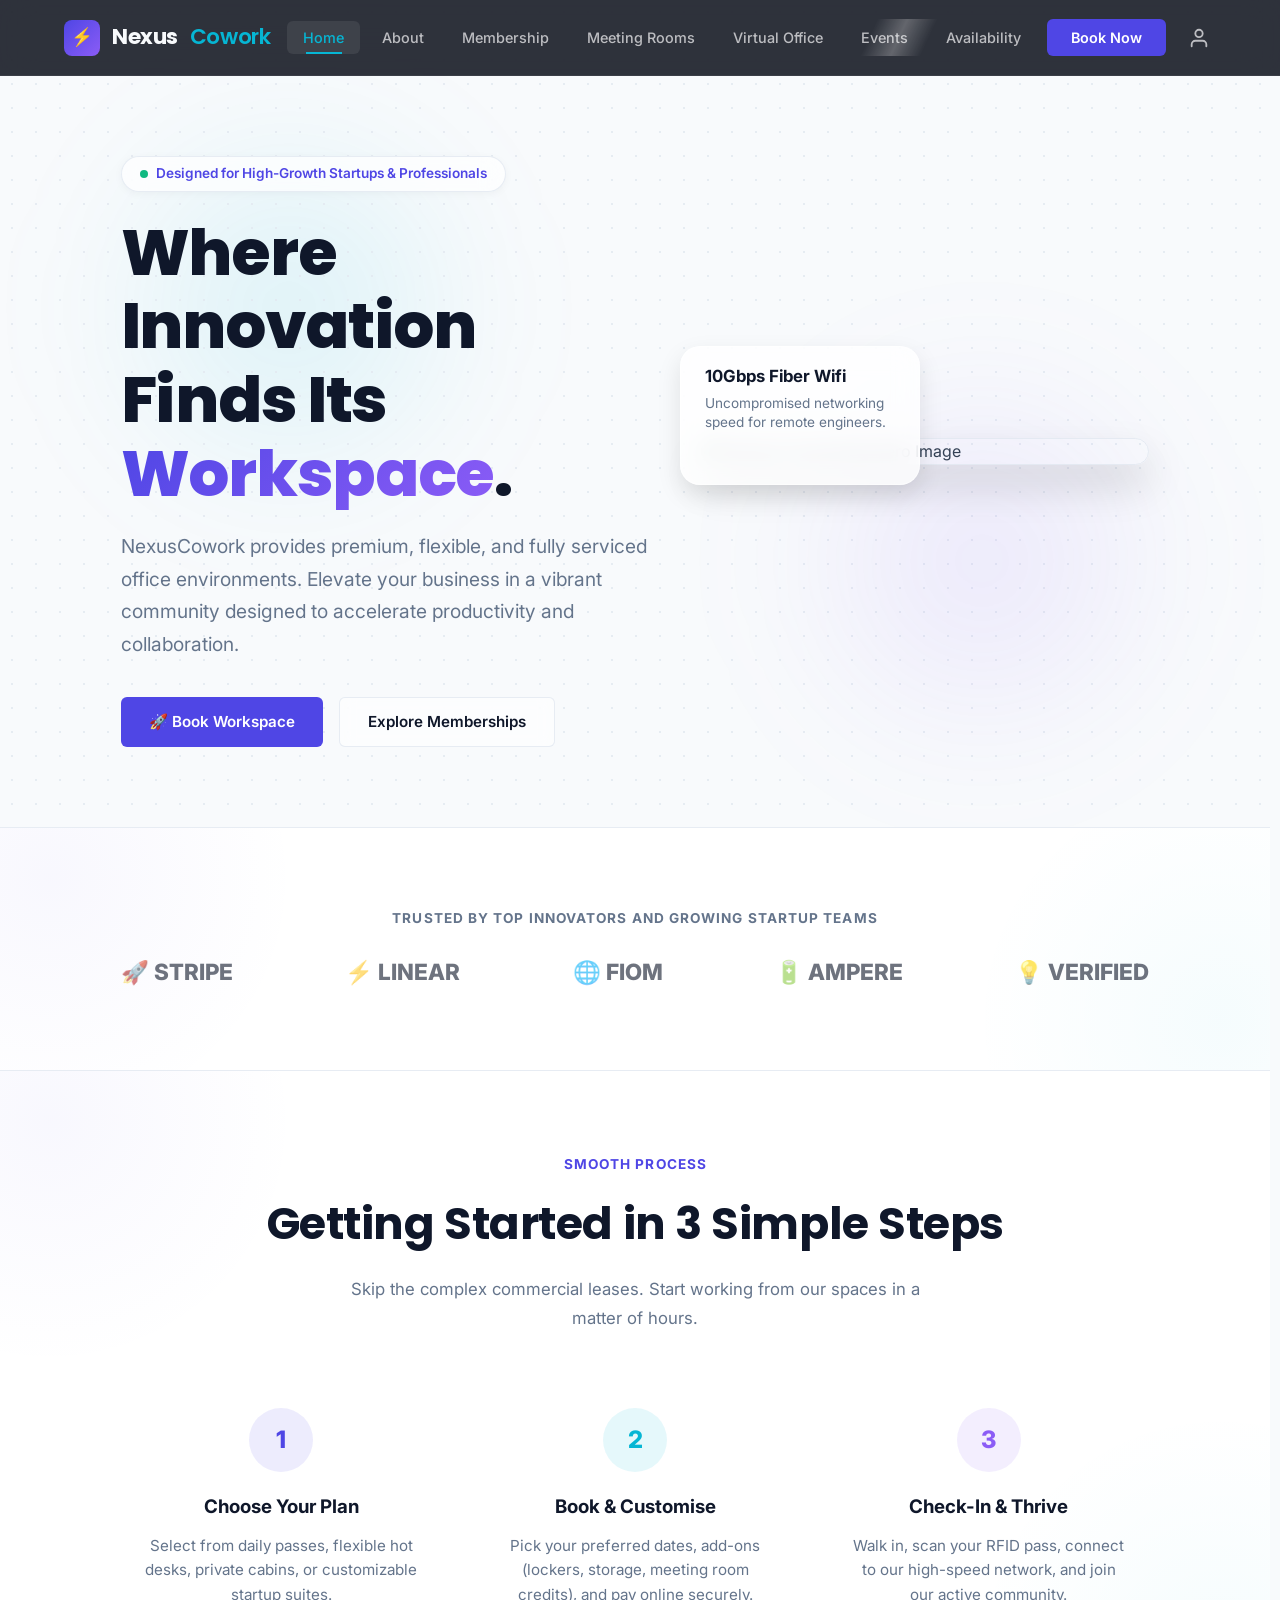
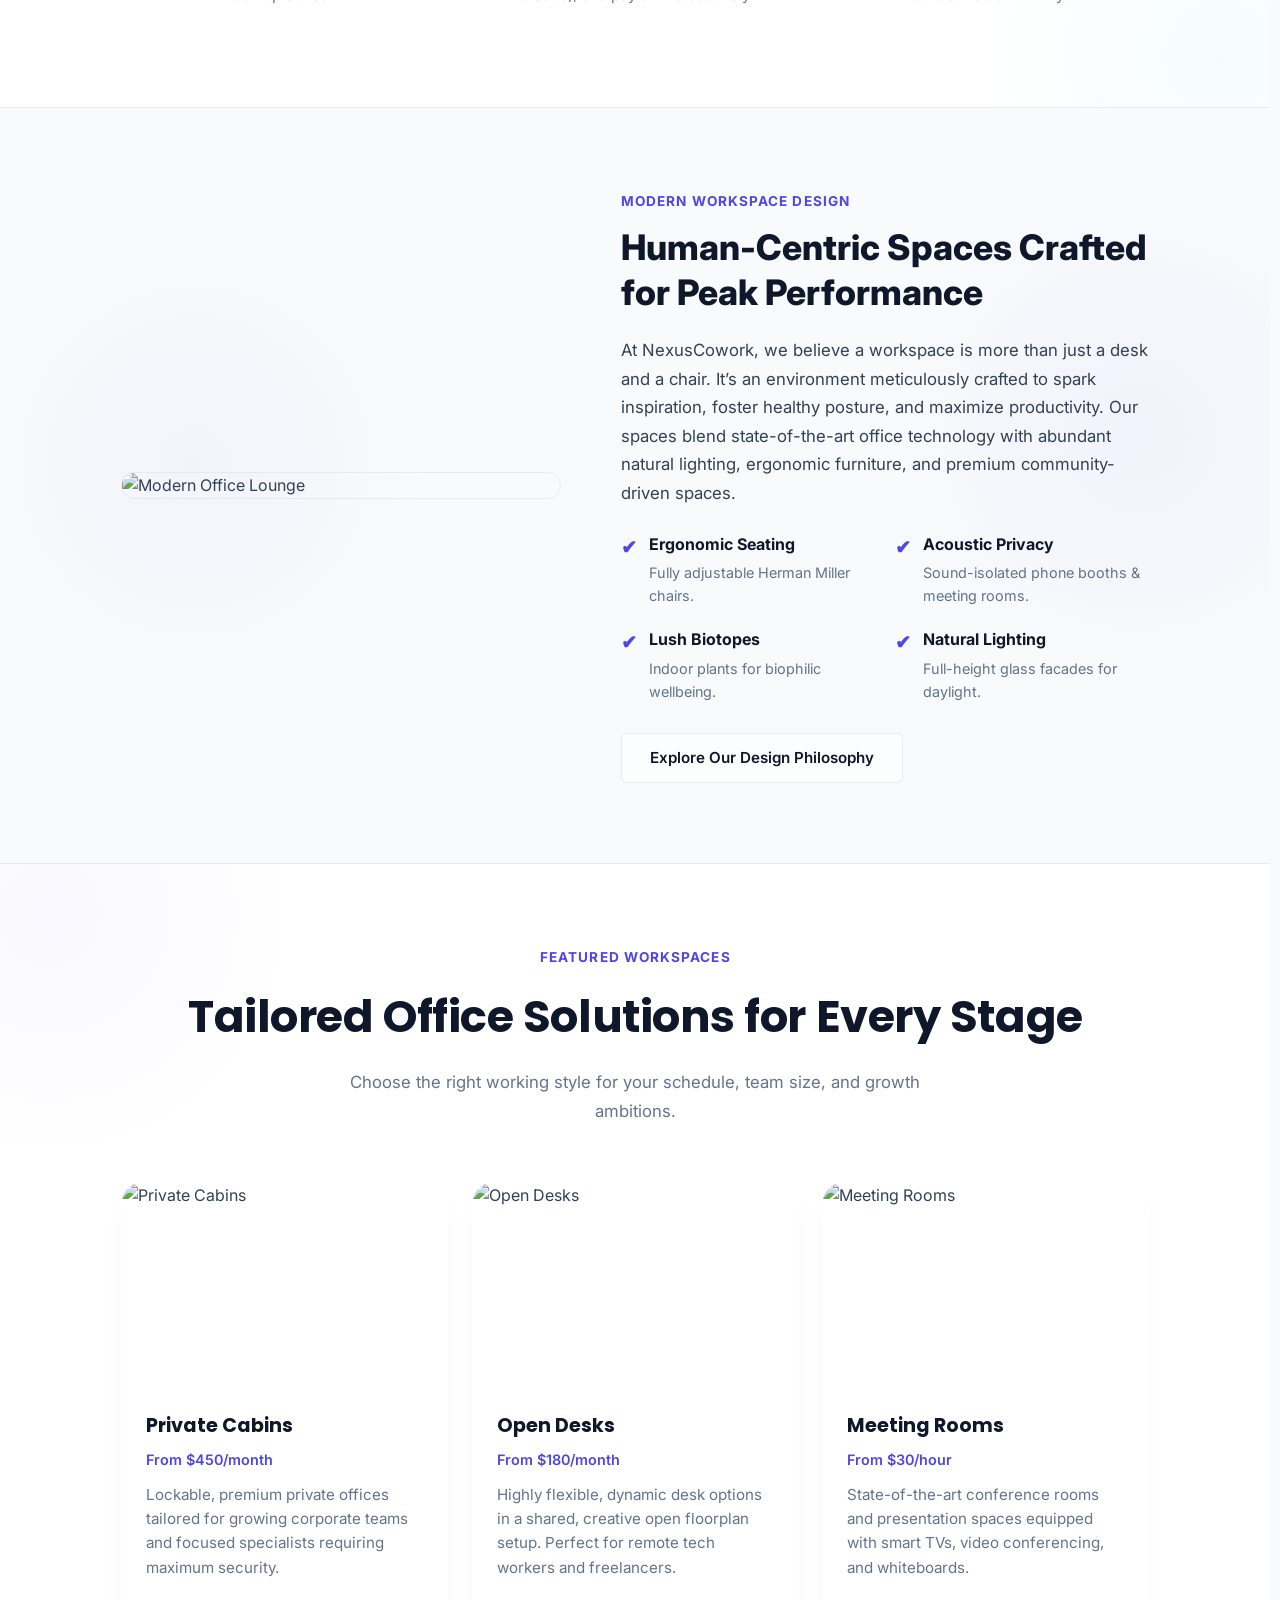
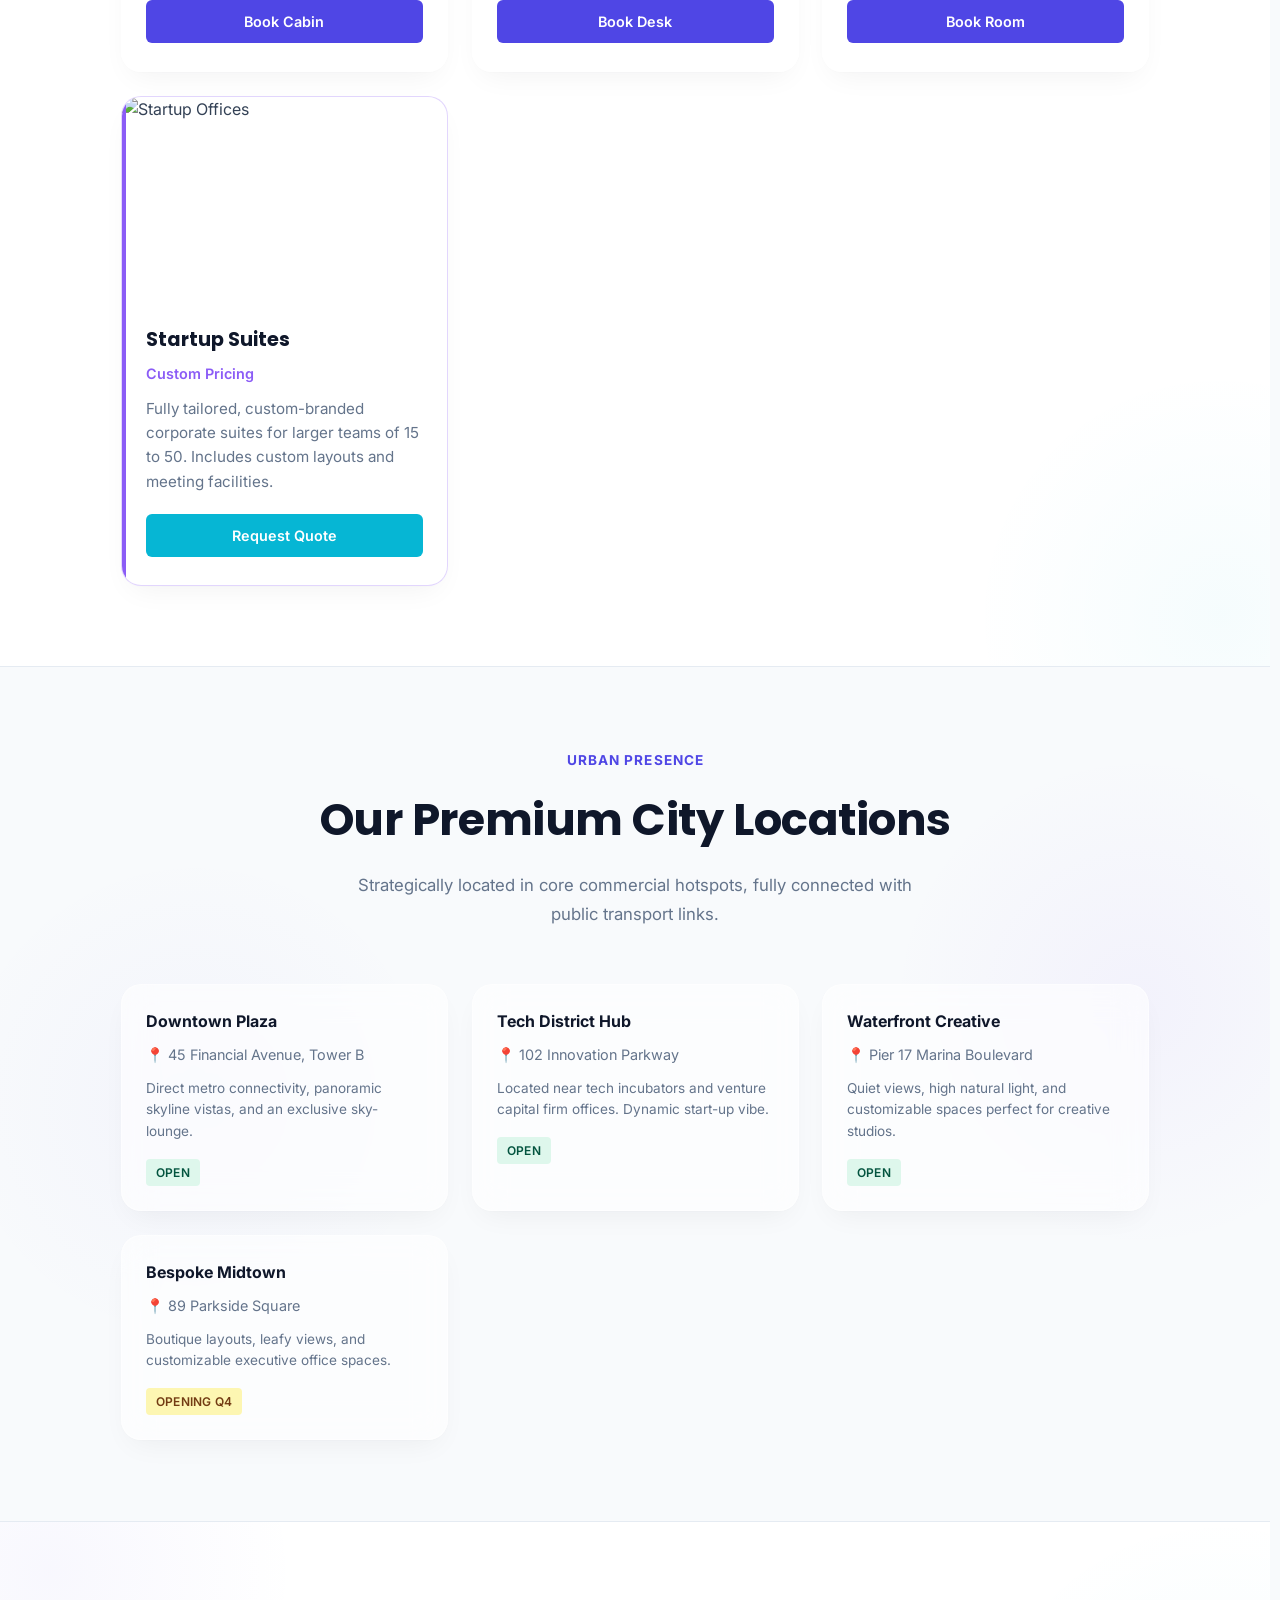
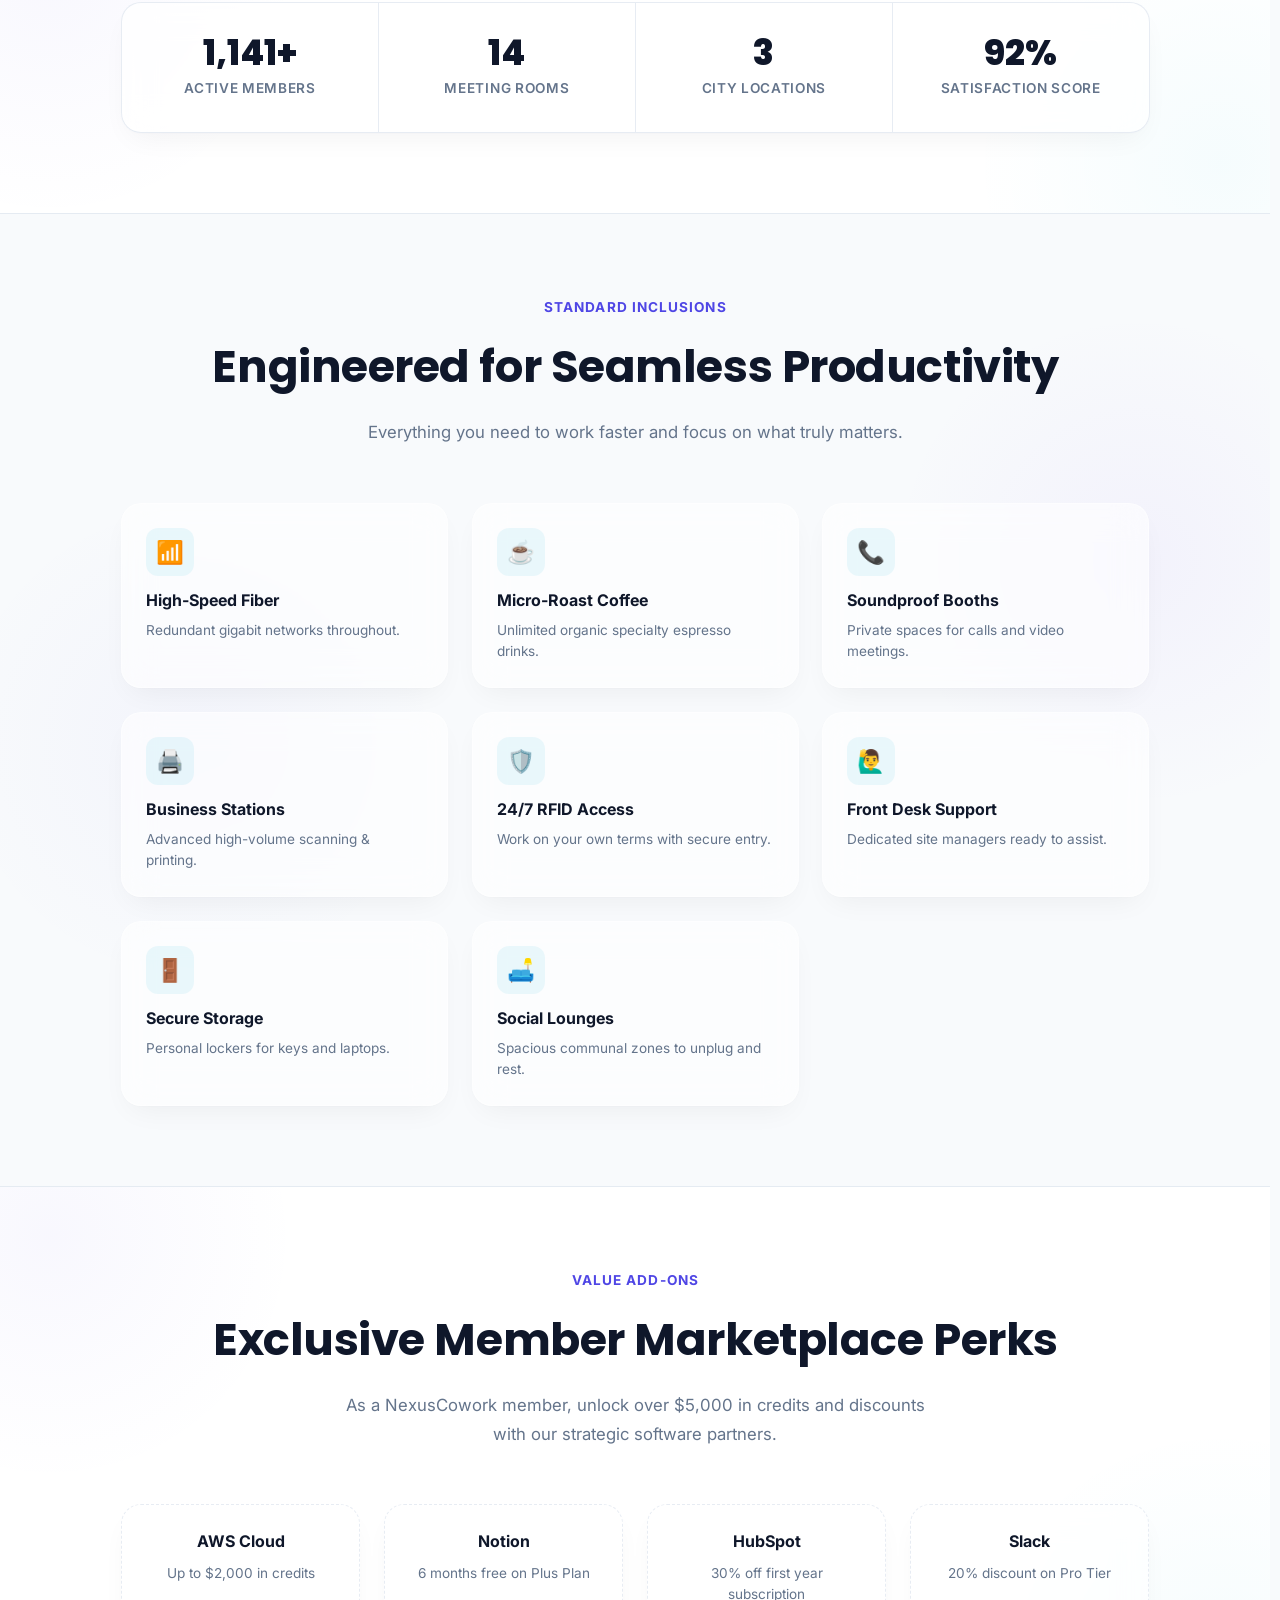
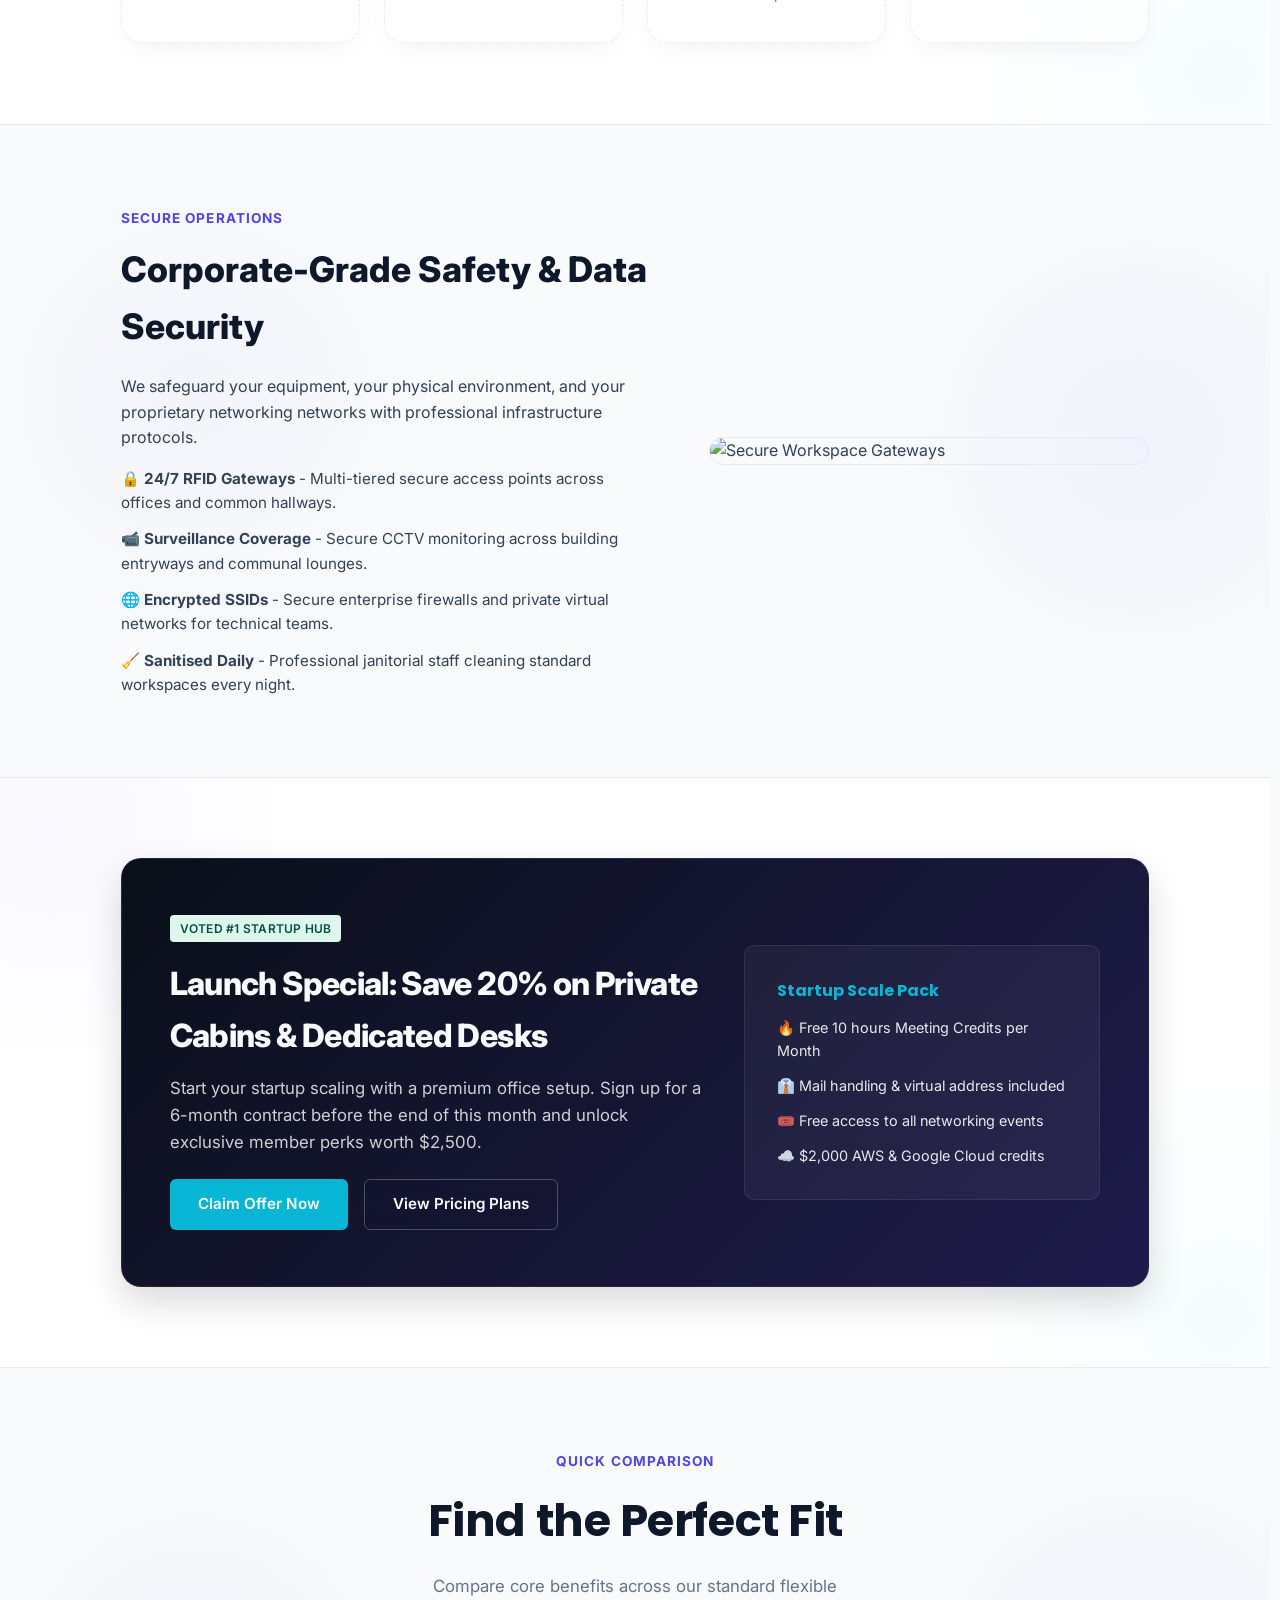
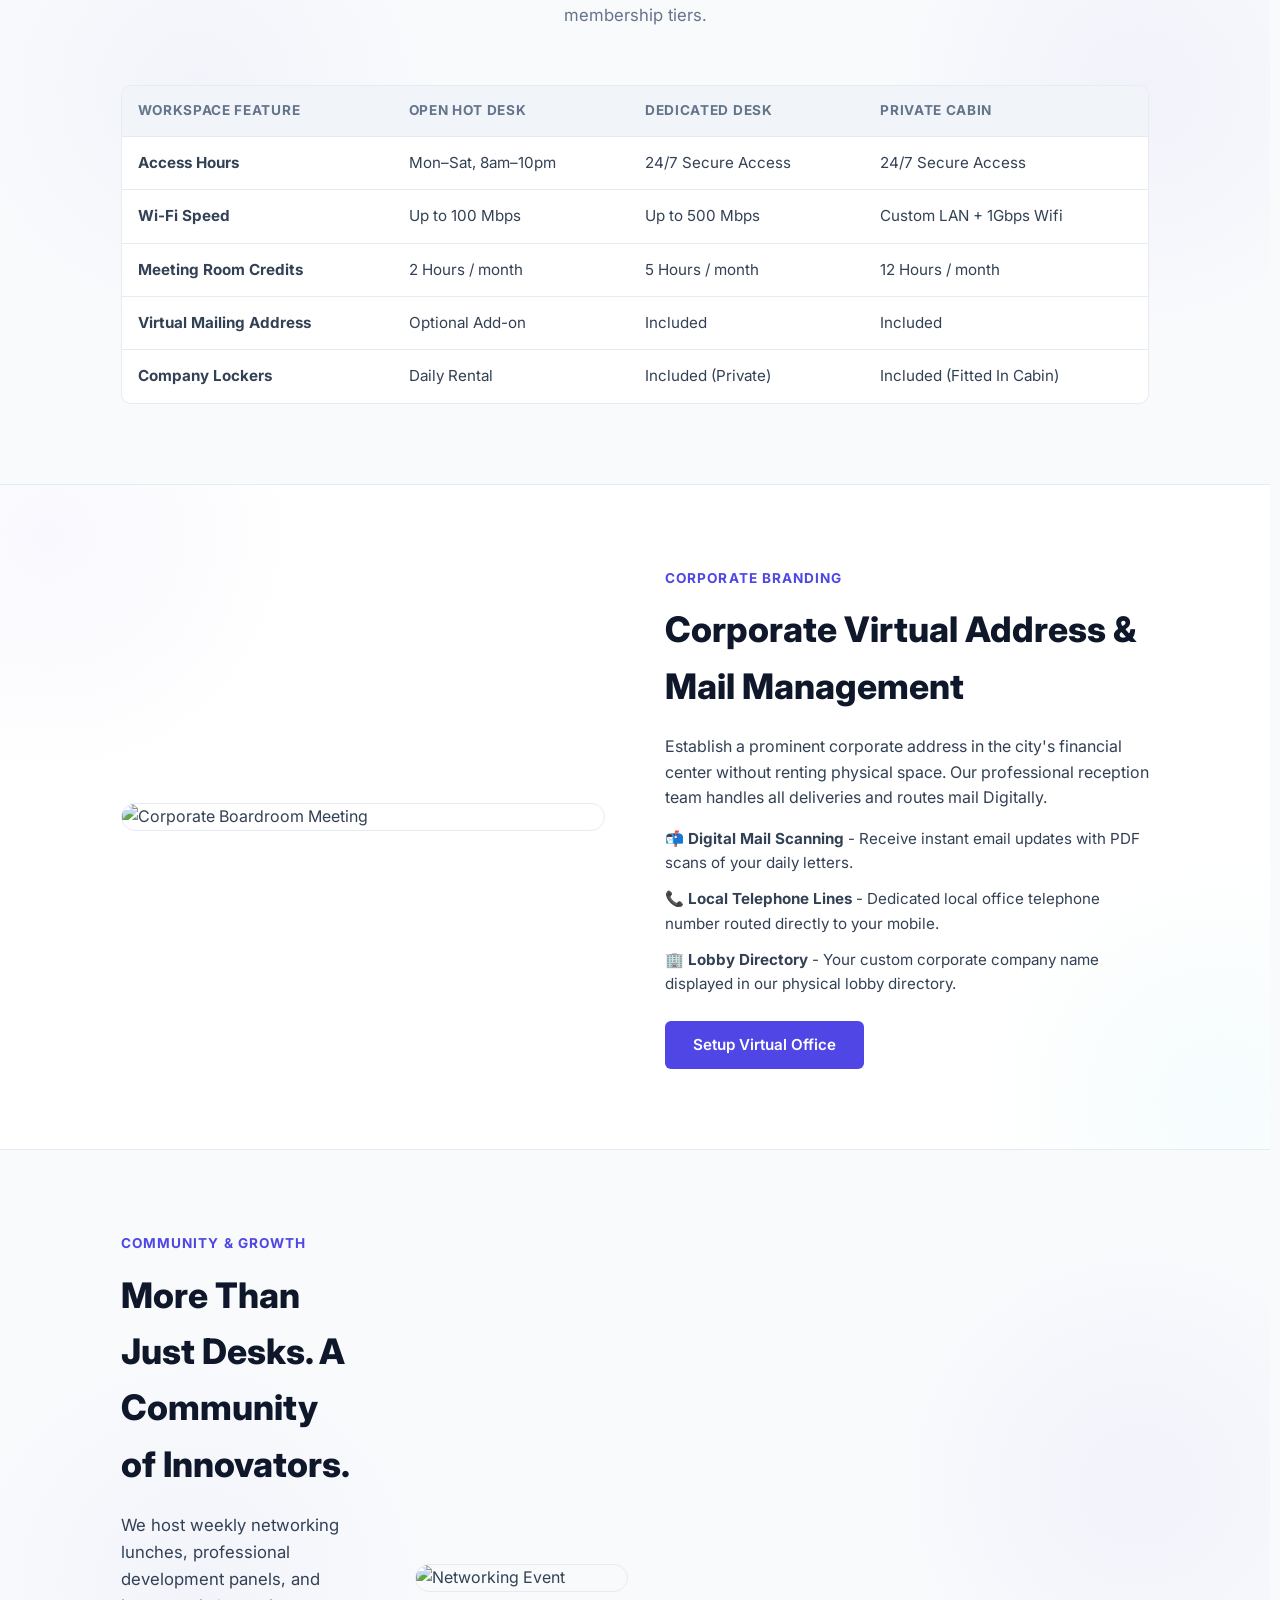
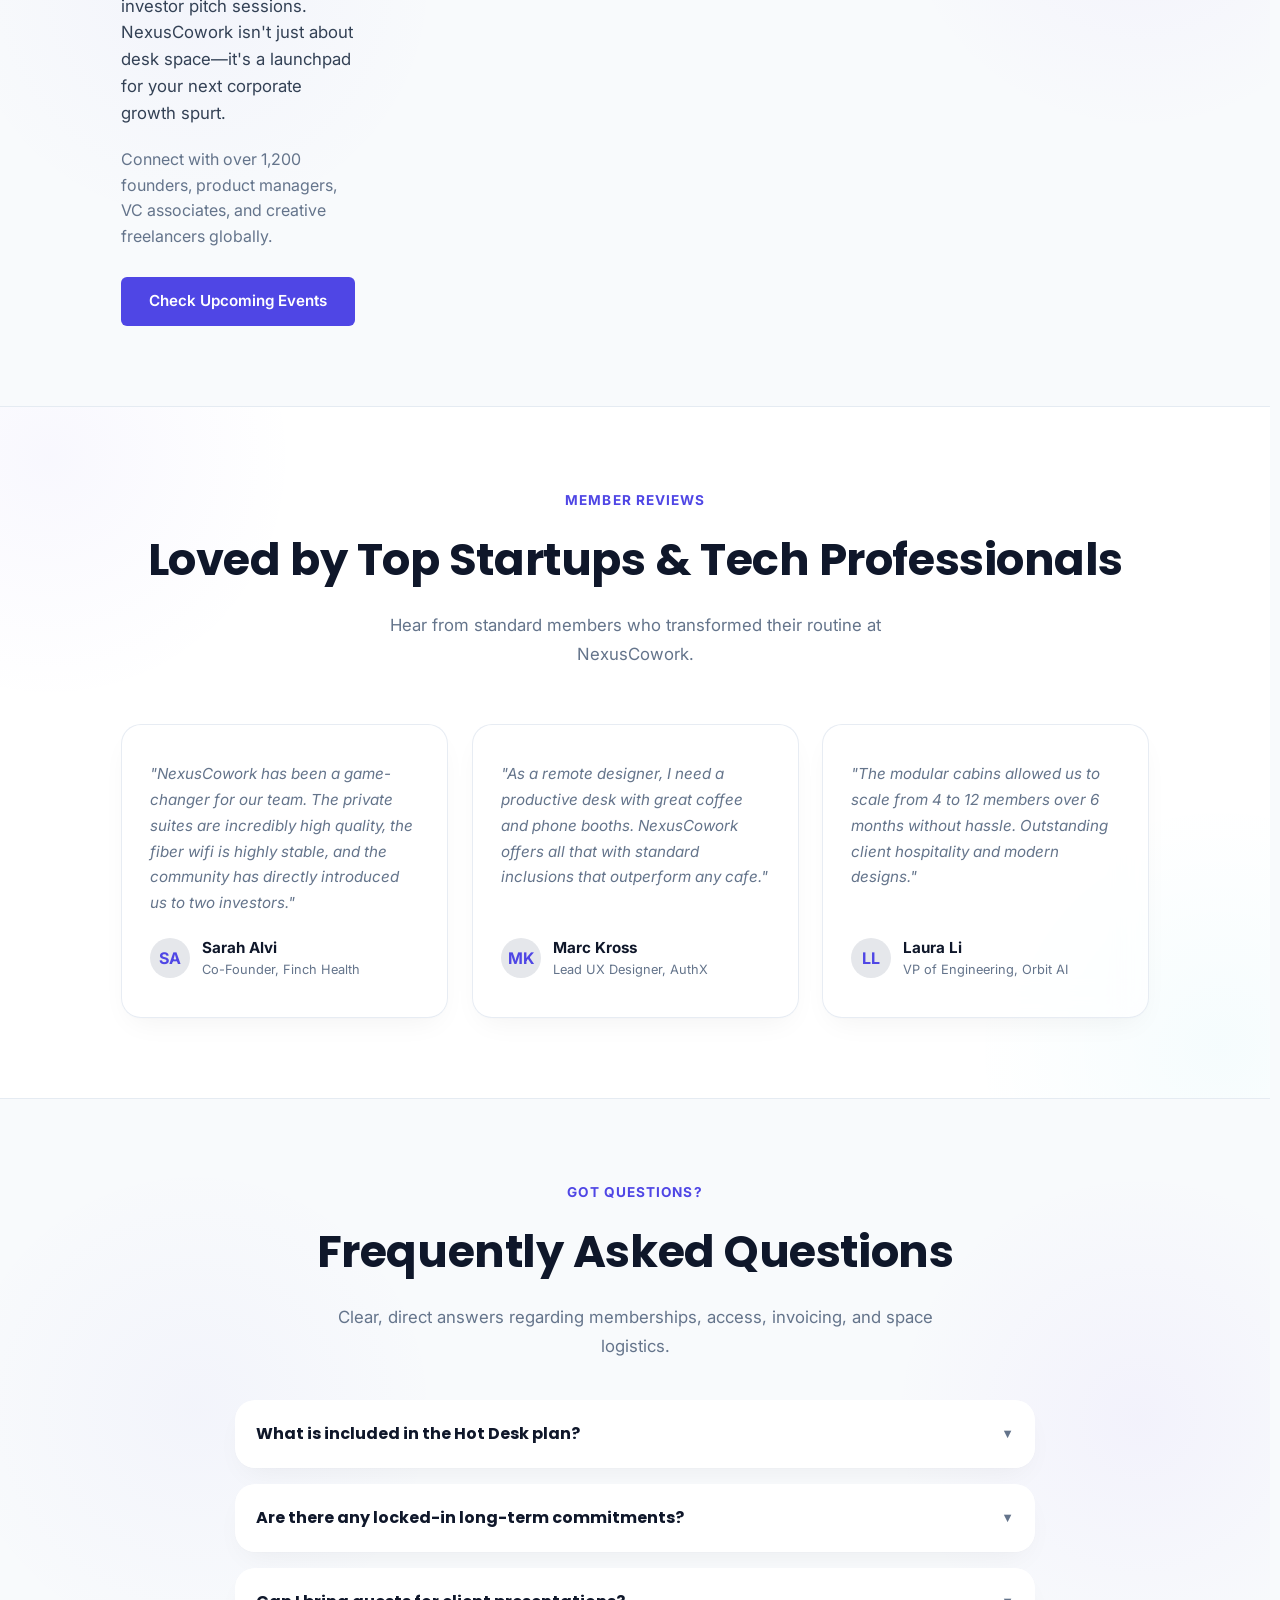
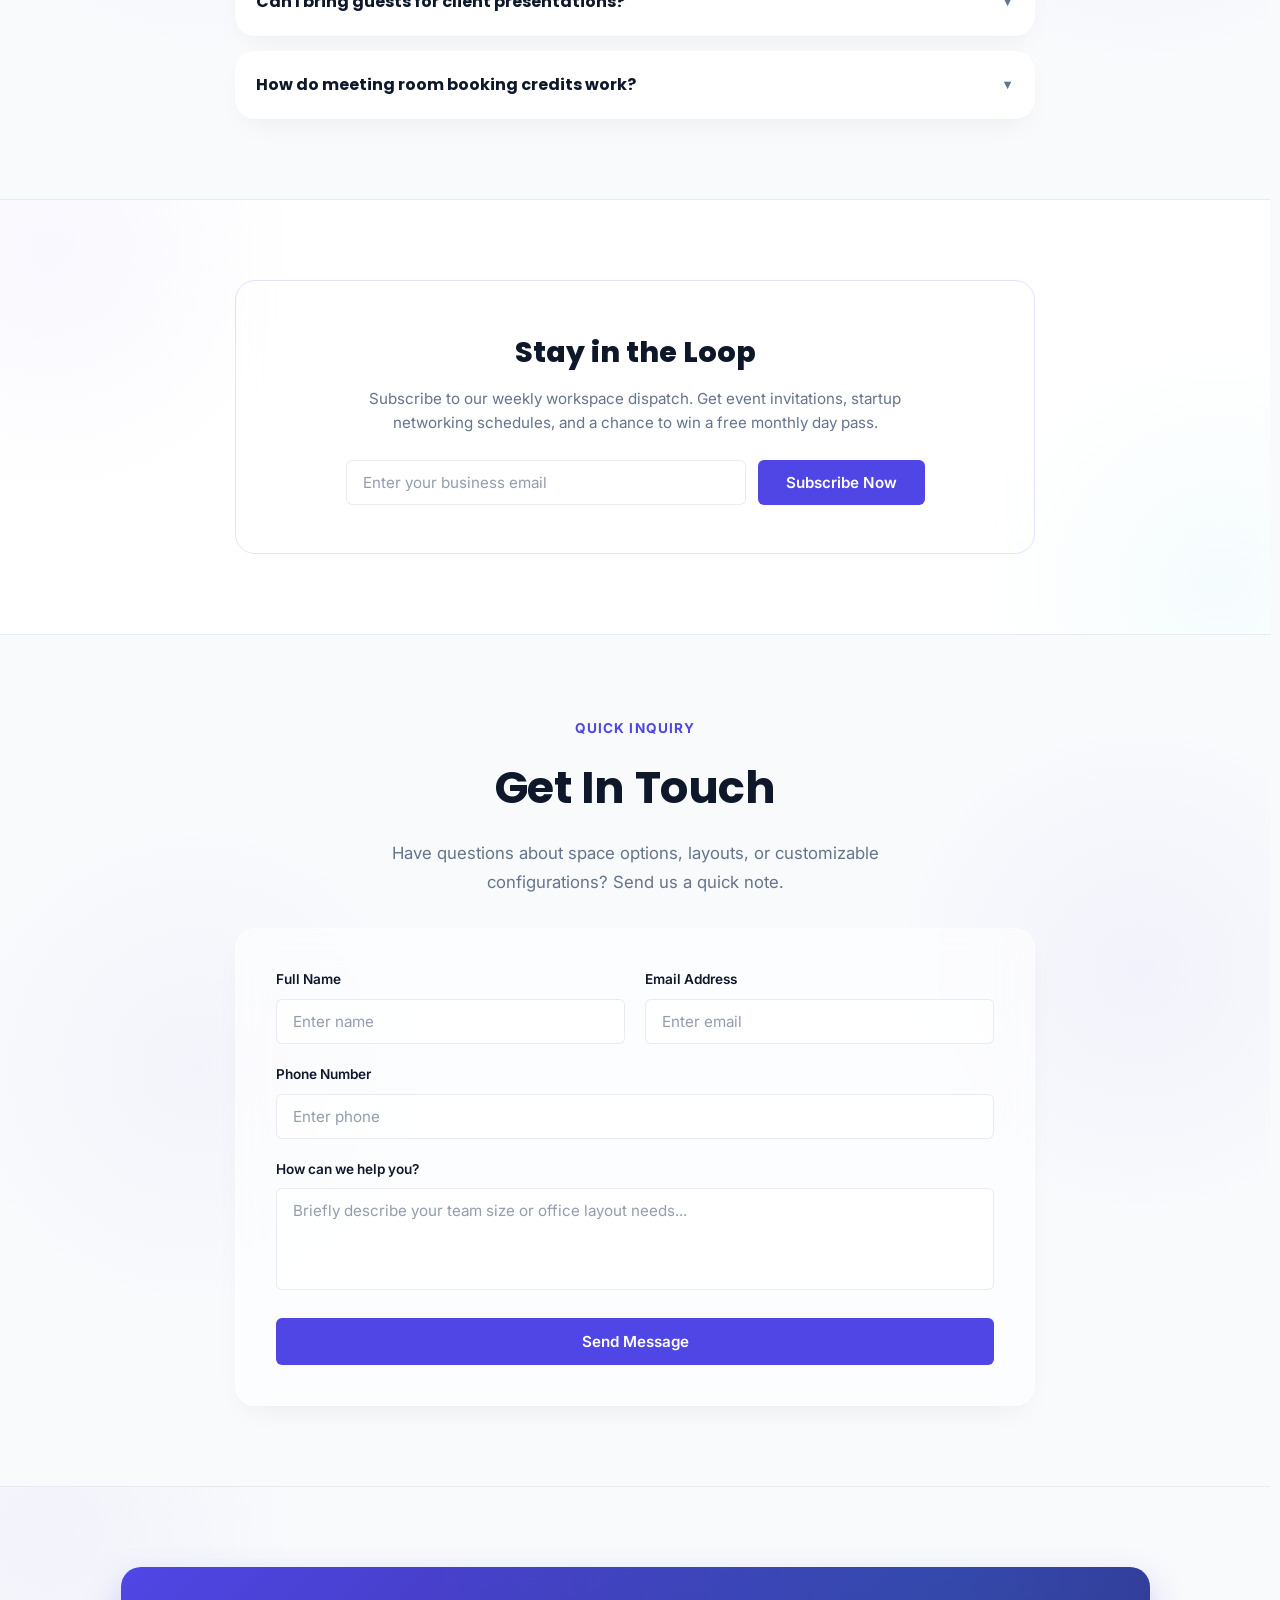
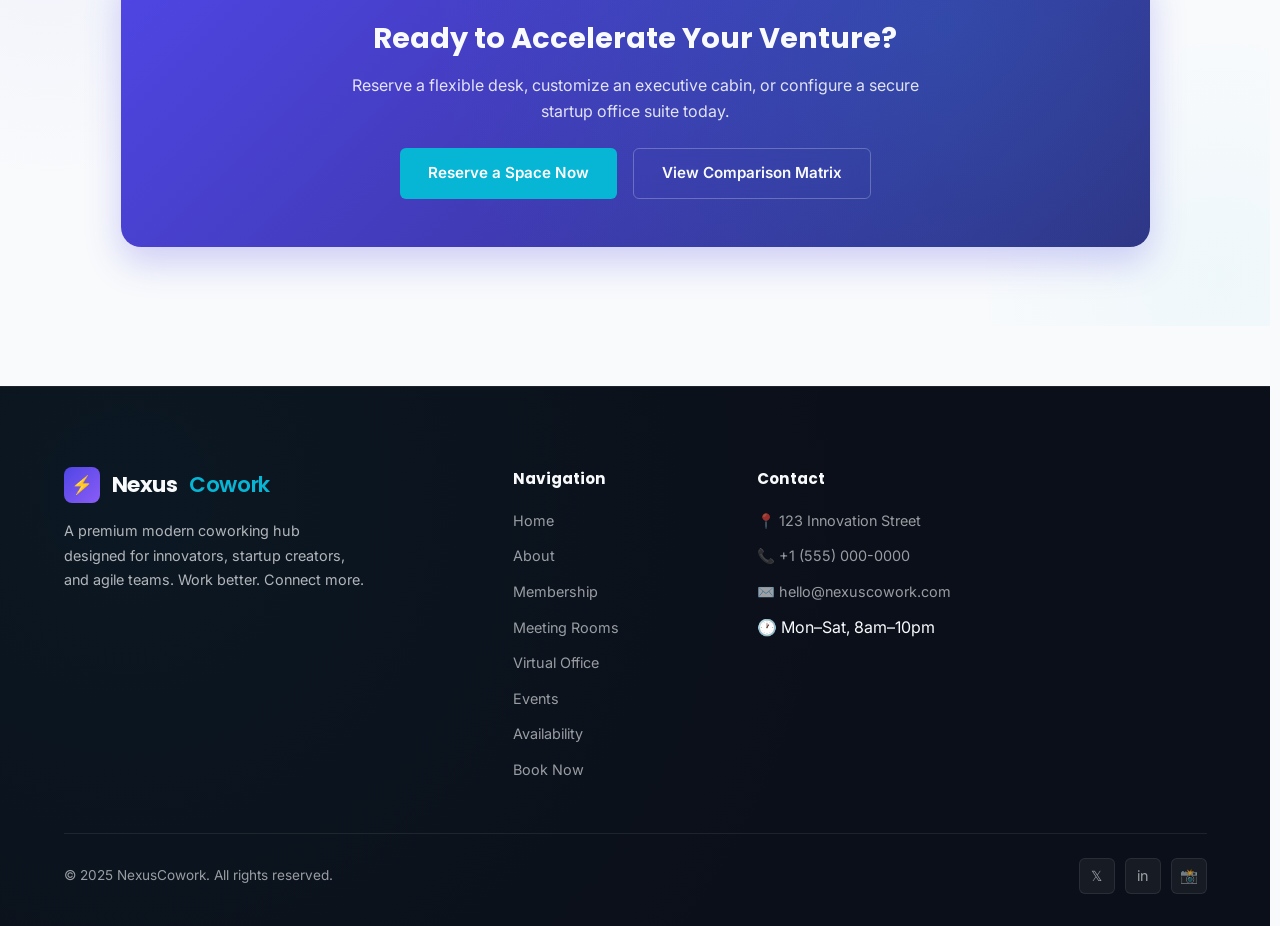
==== index.html @ 45cfad2c "first commit" ====
<!DOCTYPE html>
<html lang="en">
<head>
  <meta charset="UTF-8" />
  <meta name="viewport" content="width=device-width, initial-scale=1.0" />
  <title>NexusCowork — Premium Coworking Space & Startup Hub</title>
  <meta name="description" content="Welcome to NexusCowork. Explore premium hot desks, private cabins, modern meeting rooms, and custom startup offices designed for innovation." />
  <link rel="stylesheet" href="style.css" />
</head>
<body>

<!-- Loader -->
<div id="page-loader"><div class="loader-ring"></div></div>

<!-- Navbar -->
<nav class="navbar" id="navbar">
  <a href="index.html" class="nav-brand">
    <div class="brand-icon">⚡</div>
    Nexus<span>Cowork</span>
  </a>
  <div class="hamburger" id="hamburger" aria-label="Toggle menu">
    <span></span><span></span><span></span>
  </div>
  <ul class="nav-links" id="nav-links">
    <li><a href="index.html" class="active">Home</a></li>
    <li><a href="about.html">About</a></li>
    <li><a href="membership.html">Membership</a></li>
    <li><a href="meetingrooms.html">Meeting Rooms</a></li>
    <li><a href="virtualoffice.html">Virtual Office</a></li>
    <li><a href="events.html">Events</a></li>
    <li><a href="availability.html">Availability</a></li>
    <li><a href="booking.html" class="nav-cta">Book Now</a></li>
  </ul>
</nav>

<!-- Hero Section -->
<section class="hero" id="home">
  <div class="hero-bg"></div>
  <style>
    .hero-container-grid {
      display: grid;
      grid-template-columns: 1.2fr 1fr;
      gap: 40px;
      align-items: center;
      text-align: left;
      z-index: 2;
      width: 100%;
    }
    @media (max-width: 1024px) {
      .hero-container-grid { grid-template-columns: 1fr; gap: 32px; }
    }
    @media (max-width: 768px) {
      .hero-container-grid { grid-template-columns: 1fr; gap: 24px; }
    }
    @media (max-width: 480px) {
      .hero-container-grid { gap: 16px; }
    }

    /* Workspace intro section */
    #workspace-intro .container {
      display: grid;
      grid-template-columns: 1fr 1.2fr;
      gap: 60px;
      align-items: center;
    }
    @media (max-width: 1024px) {
      #workspace-intro .container { grid-template-columns: 1fr; gap: 40px; }
    }

    /* Safety/Security section */
    #safety-security .container {
      display: grid;
      grid-template-columns: 1.2fr 1fr;
      gap: 60px;
      align-items: center;
    }
    @media (max-width: 1024px) {
      #safety-security .container { grid-template-columns: 1fr; gap: 40px; }
    }

    /* Virtual services section */
    #virtual-services .container {
      display: grid;
      grid-template-columns: 1fr 1fr;
      gap: 60px;
      align-items: center;
    }
    @media (max-width: 1024px) {
      #virtual-services .container { grid-template-columns: 1fr; gap: 40px; }
    }

    /* Community section */
    #community .container {
      display: grid;
      grid-template-columns: 1.1fr 1fr;
      gap: 60px;
      align-items: center;
    }
    @media (max-width: 1024px) {
      #community .container { grid-template-columns: 1fr; gap: 40px; }
    }

    /* Promotions section */
    .promotions-grid {
      background: linear-gradient(135deg, var(--primary-dark) 0%, #1e1b4b 100%);
      color: var(--text-light);
      border-radius: var(--radius-lg);
      padding: 56px 48px;
      border: 1px solid rgba(255,255,255,0.08);
      display: grid;
      grid-template-columns: 1.5fr 1fr;
      gap: 40px;
      align-items: center;
      box-shadow: 0 15px 35px rgba(0,0,0,0.15);
    }
    @media (max-width: 1024px) {
      .promotions-grid { grid-template-columns: 1fr; gap: 32px; padding: 40px 32px; }
    }
    @media (max-width: 768px) {
      .promotions-grid { padding: 32px 24px; gap: 24px; }
    }
    @media (max-width: 480px) {
      .promotions-grid { padding: 24px 16px; gap: 16px; }
    }
  </style>
  <div class="container hero-container-grid">
    <div class="hero-content">
      <div class="hero-badge"><span class="dot"></span> Designed for High-Growth Startups & Professionals</div>
      <h1>Where Innovation Finds Its <span class="highlight">Workspace</span>.</h1>
      <p>NexusCowork provides premium, flexible, and fully serviced office environments. Elevate your business in a vibrant community designed to accelerate productivity and collaboration.</p>
      <div class="hero-actions" style="justify-content: flex-start;">
        <a href="booking.html" class="btn btn-primary">🚀 Book Workspace</a>
        <a href="membership.html" class="btn btn-outline">Explore Memberships</a>
      </div>
    </div>
    <div class="hero-image-wrapper" style="position:relative;">
      <div style="border-radius: var(--radius-lg); overflow:hidden; box-shadow: 0 20px 40px rgba(0,0,0,0.15); border:1px solid var(--border);">
        <img src="https://images.unsplash.com/photo-1497366216548-37526070297c?auto=format&fit=crop&w=800&q=80" alt="Premium Coworking Hero Image" style="width:100%; transition: transform var(--transition);" />
      </div>
      <!-- Floating Card Accent -->
      <div class="card hero-floating-card">
        <h4 style="color:var(--text-dark); font-weight:700; margin-bottom:4px; font-size:1.05rem;">10Gbps Fiber Wifi</h4>
        <p style="font-size:0.85rem; color:var(--text-muted); line-height:1.4;">Uncompromised networking speed for remote engineers.</p>
      </div>
    </div>
  </div>
</section>

<!-- Logo Wall (Client/Startup Logos) -->
<section class="section" style="border-top:1px solid var(--border); border-bottom:1px solid var(--border); background:#fff;">
  <div class="container">
    <p style="text-align:center; font-size:0.85rem; font-weight:700; text-transform:uppercase; letter-spacing:0.08em; color:var(--text-muted); margin-bottom:24px;">Trusted by top innovators and growing startup teams</p>
    <div style="display:flex; justify-content:space-between; align-items:center; flex-wrap:wrap; gap:32px; opacity:0.6;">
      <span style="font-size:1.4rem; font-weight:800; color:var(--text-dark);">🚀 STRIPE</span>
      <span style="font-size:1.4rem; font-weight:800; color:var(--text-dark);">⚡ LINEAR</span>
      <span style="font-size:1.4rem; font-weight:800; color:var(--text-dark);">🌐 FIOM</span>
      <span style="font-size:1.4rem; font-weight:800; color:var(--text-dark);">🔋 AMPERE</span>
      <span style="font-size:1.4rem; font-weight:800; color:var(--text-dark);">💡 VERIFIED</span>
    </div>
  </div>
</section>

<!-- [NEW SECTION 1] How It Works -->
<section class="section" id="how-it-works" style="background:#fff;">
  <div class="container">
    <div class="section-header reveal">
      <div class="section-tag">Smooth Process</div>
      <h2>Getting Started in 3 Simple Steps</h2>
      <p style="max-width:600px; margin:0 auto;">Skip the complex commercial leases. Start working from our spaces in a matter of hours.</p>
    </div>
    <div style="display:grid; grid-template-columns: repeat(auto-fit, minmax(280px, 1fr)); gap:32px; text-align:center;">
      <div style="padding:20px;">
        <div style="width:64px; height:64px; border-radius:50%; background:rgba(79, 70, 229, 0.1); color:var(--secondary); font-size:1.5rem; font-weight:800; display:flex; align-items:center; justify-content:center; margin:0 auto 20px;">1</div>
        <h3 style="color:var(--text-dark); font-weight:700; margin-bottom:12px;">Choose Your Plan</h3>
        <p style="color:var(--text-muted); font-size:0.95rem;">Select from daily passes, flexible hot desks, private cabins, or customizable startup suites.</p>
      </div>
      <div style="padding:20px;">
        <div style="width:64px; height:64px; border-radius:50%; background:rgba(6, 182, 212, 0.1); color:var(--accent); font-size:1.5rem; font-weight:800; display:flex; align-items:center; justify-content:center; margin:0 auto 20px;">2</div>
        <h3 style="color:var(--text-dark); font-weight:700; margin-bottom:12px;">Book & Customise</h3>
        <p style="color:var(--text-muted); font-size:0.95rem;">Pick your preferred dates, add-ons (lockers, storage, meeting room credits), and pay online securely.</p>
      </div>
      <div style="padding:20px;">
        <div style="width:64px; height:64px; border-radius:50%; background:rgba(139, 92, 246, 0.1); color:var(--purple); font-size:1.5rem; font-weight:800; display:flex; align-items:center; justify-content:center; margin:0 auto 20px;">3</div>
        <h3 style="color:var(--text-dark); font-weight:700; margin-bottom:12px;">Check-In & Thrive</h3>
        <p style="color:var(--text-muted); font-size:0.95rem;">Walk in, scan your RFID pass, connect to our high-speed network, and join our active community.</p>
      </div>
    </div>
  </div>
</section>

<!-- Workspace Introduction & Modern Workspace Design -->
<section class="section section-alt" id="workspace-intro">
  <div class="container">
    <div style="position:relative;">
      <div style="border-radius:var(--radius-lg); overflow:hidden; box-shadow:var(--shadow); border:1px solid var(--border);">
        <img src="https://images.unsplash.com/photo-1497215728101-856f4ea42174?auto=format&fit=crop&w=800&q=80" alt="Modern Office Lounge" style="width:100%;" />
      </div>
    </div>
    <div>
      <div class="section-tag">Modern Workspace Design</div>
      <h2 style="font-size:2.2rem; font-weight:800; color:var(--text-dark); margin-bottom:20px; line-height:1.3;">Human-Centric Spaces Crafted for Peak Performance</h2>
      <p style="color:var(--text); margin-bottom:24px; font-size:1.05rem; line-height:1.7;">At NexusCowork, we believe a workspace is more than just a desk and a chair. It’s an environment meticulously crafted to spark inspiration, foster healthy posture, and maximize productivity. Our spaces blend state-of-the-art office technology with abundant natural lighting, ergonomic furniture, and premium community-driven spaces.</p>
      
      <div class="grid-2col equal" style="gap:20px; margin-bottom:30px; align-items:start;">
        <div style="display:flex; gap:12px; align-items:flex-start;">
          <div style="color:var(--secondary); font-size:1.2rem; font-weight:bold;">✔</div>
          <div>
            <h4 style="color:var(--text-dark); font-weight:700; margin-bottom:4px;">Ergonomic Seating</h4>
            <p style="font-size:0.9rem; color:var(--text-muted);">Fully adjustable Herman Miller chairs.</p>
          </div>
        </div>
        <div style="display:flex; gap:12px; align-items:flex-start;">
          <div style="color:var(--secondary); font-size:1.2rem; font-weight:bold;">✔</div>
          <div>
            <h4 style="color:var(--text-dark); font-weight:700; margin-bottom:4px;">Acoustic Privacy</h4>
            <p style="font-size:0.9rem; color:var(--text-muted);">Sound-isolated phone booths & meeting rooms.</p>
          </div>
        </div>
        <div style="display:flex; gap:12px; align-items:flex-start;">
          <div style="color:var(--secondary); font-size:1.2rem; font-weight:bold;">✔</div>
          <div>
            <h4 style="color:var(--text-dark); font-weight:700; margin-bottom:4px;">Lush Biotopes</h4>
            <p style="font-size:0.9rem; color:var(--text-muted);">Indoor plants for biophilic wellbeing.</p>
          </div>
        </div>
        <div style="display:flex; gap:12px; align-items:flex-start;">
          <div style="color:var(--secondary); font-size:1.2rem; font-weight:bold;">✔</div>
          <div>
            <h4 style="color:var(--text-dark); font-weight:700; margin-bottom:4px;">Natural Lighting</h4>
            <p style="font-size:0.9rem; color:var(--text-muted);">Full-height glass facades for daylight.</p>
          </div>
        </div>
      </div>
      <a href="about.html" class="btn btn-outline">Explore Our Design Philosophy</a>
    </div>
  </div>
</section>

<!-- Featured Workspaces (Private Cabins, Open Desks, Meeting Rooms, Startup Offices) -->
<section class="section" id="featured-workspaces" style="background:#fff;">
  <div class="container">
    <div class="section-header reveal">
      <div class="section-tag">Featured Workspaces</div>
      <h2>Tailored Office Solutions for Every Stage</h2>
      <p style="max-width:600px; margin:0 auto;">Choose the right working style for your schedule, team size, and growth ambitions.</p>
    </div>
    
    <div class="cards-grid">
      <!-- Private Cabins -->
      <div class="card reveal" style="padding:0; overflow:hidden;">
        <div style="height:200px; overflow:hidden;">
          <img src="https://images.unsplash.com/photo-1497366811353-6870744d04b2?auto=format&fit=crop&w=600&q=80" alt="Private Cabins" style="width:100%; height:100%; object-fit:cover; transition:transform var(--transition);" />
        </div>
        <div style="padding:28px 24px;">
          <h3 style="margin-bottom:6px;">Private Cabins</h3>
          <p style="font-size:0.9rem; color:var(--secondary); font-weight:600; margin-bottom:12px;">From $450/month</p>
          <p style="margin-bottom:20px; font-size:0.95rem;">Lockable, premium private offices tailored for growing corporate teams and focused specialists requiring maximum security.</p>
          <a href="booking.html?type=cabin" class="btn btn-primary w-full" style="padding:10px 0; font-size:0.9rem;">Book Cabin</a>
        </div>
      </div>
      
      <!-- Open Desks -->
      <div class="card reveal" style="padding:0; overflow:hidden;">
        <div style="height:200px; overflow:hidden;">
          <img src="https://images.unsplash.com/photo-1527192491265-7e15c55b1ed2?auto=format&fit=crop&w=600&q=80" alt="Open Desks" style="width:100%; height:100%; object-fit:cover;" />
        </div>
        <div style="padding:28px 24px;">
          <h3 style="margin-bottom:6px;">Open Desks</h3>
          <p style="font-size:0.9rem; color:var(--secondary); font-weight:600; margin-bottom:12px;">From $180/month</p>
          <p style="margin-bottom:20px; font-size:0.95rem;">Highly flexible, dynamic desk options in a shared, creative open floorplan setup. Perfect for remote tech workers and freelancers.</p>
          <a href="booking.html?type=desk" class="btn btn-primary w-full" style="padding:10px 0; font-size:0.9rem;">Book Desk</a>
        </div>
      </div>

      <!-- Meeting Rooms -->
      <div class="card reveal" style="padding:0; overflow:hidden;">
        <div style="height:200px; overflow:hidden;">
          <img src="https://images.unsplash.com/photo-1431540015161-0bf868a2d407?auto=format&fit=crop&w=600&q=80" alt="Meeting Rooms" style="width:100%; height:100%; object-fit:cover;" />
        </div>
        <div style="padding:28px 24px;">
          <h3 style="margin-bottom:6px;">Meeting Rooms</h3>
          <p style="font-size:0.9rem; color:var(--secondary); font-weight:600; margin-bottom:12px;">From $30/hour</p>
          <p style="margin-bottom:20px; font-size:0.95rem;">State-of-the-art conference rooms and presentation spaces equipped with smart TVs, video conferencing, and whiteboards.</p>
          <a href="booking.html?type=room" class="btn btn-primary w-full" style="padding:10px 0; font-size:0.9rem;">Book Room</a>
        </div>
      </div>

      <!-- Startup Offices -->
      <div class="card reveal card-special" style="padding:0; overflow:hidden;">
        <div style="height:200px; overflow:hidden;">
          <img src="https://images.unsplash.com/photo-1497366216548-37526070297c?auto=format&fit=crop&w=600&q=80" alt="Startup Offices" style="width:100%; height:100%; object-fit:cover;" />
        </div>
        <div style="padding:28px 24px;">
          <h3 style="margin-bottom:6px;">Startup Suites</h3>
          <p style="font-size:0.9rem; color:var(--purple); font-weight:600; margin-bottom:12px;">Custom Pricing</p>
          <p style="margin-bottom:20px; font-size:0.95rem;">Fully tailored, custom-branded corporate suites for larger teams of 15 to 50. Includes custom layouts and meeting facilities.</p>
          <a href="booking.html?type=suite" class="btn btn-accent w-full" style="padding:10px 0; font-size:0.9rem;">Request Quote</a>
        </div>
      </div>
    </div>
  </div>
</section>

<!-- [NEW SECTION 2] Location Highlights -->
<section class="section section-alt" id="locations">
  <div class="container">
    <div class="section-header reveal">
      <div class="section-tag">Urban Presence</div>
      <h2>Our Premium City Locations</h2>
      <p style="max-width:600px; margin:0 auto;">Strategically located in core commercial hotspots, fully connected with public transport links.</p>
    </div>
    <div style="display:grid; grid-template-columns: repeat(auto-fit, minmax(250px, 1fr)); gap:24px;">
      <div class="card reveal" style="padding:24px;">
        <h4 style="color:var(--text-dark); font-weight:700; margin-bottom:8px;">Downtown Plaza</h4>
        <p style="font-size:0.9rem; color:var(--text-muted); margin-bottom:12px;">📍 45 Financial Avenue, Tower B</p>
        <p style="font-size:0.85rem; margin-bottom:16px;">Direct metro connectivity, panoramic skyline vistas, and an exclusive sky-lounge.</p>
        <span class="badge badge-success">Open</span>
      </div>
      <div class="card reveal" style="padding:24px;">
        <h4 style="color:var(--text-dark); font-weight:700; margin-bottom:8px;">Tech District Hub</h4>
        <p style="font-size:0.9rem; color:var(--text-muted); margin-bottom:12px;">📍 102 Innovation Parkway</p>
        <p style="font-size:0.85rem; margin-bottom:16px;">Located near tech incubators and venture capital firm offices. Dynamic start-up vibe.</p>
        <span class="badge badge-success">Open</span>
      </div>
      <div class="card reveal" style="padding:24px;">
        <h4 style="color:var(--text-dark); font-weight:700; margin-bottom:8px;">Waterfront Creative</h4>
        <p style="font-size:0.9rem; color:var(--text-muted); margin-bottom:12px;">📍 Pier 17 Marina Boulevard</p>
        <p style="font-size:0.85rem; margin-bottom:16px;">Quiet views, high natural light, and customizable spaces perfect for creative studios.</p>
        <span class="badge badge-success">Open</span>
      </div>
      <div class="card reveal" style="padding:24px;">
        <h4 style="color:var(--text-dark); font-weight:700; margin-bottom:8px;">Bespoke Midtown</h4>
        <p style="font-size:0.9rem; color:var(--text-muted); margin-bottom:12px;">📍 89 Parkside Square</p>
        <p style="font-size:0.85rem; margin-bottom:16px;">Boutique layouts, leafy views, and customizable executive office spaces.</p>
        <span class="badge badge-warning">Opening Q4</span>
      </div>
    </div>
  </div>
</section>

<!-- Workspace Statistics Counters -->
<section class="section" id="stats" style="background:#fff;">
  <div class="container">
    <div class="stats-bar reveal">
      <div class="stat-item">
        <div class="stat-num" data-count="1200" data-suffix="+">0</div>
        <div class="stat-label">Active Members</div>
      </div>
      <div class="stat-item">
        <div class="stat-num" data-count="15" data-suffix="">0</div>
        <div class="stat-label">Meeting Rooms</div>
      </div>
      <div class="stat-item">
        <div class="stat-num" data-count="4" data-suffix="">0</div>
        <div class="stat-label">City Locations</div>
      </div>
      <div class="stat-item">
        <div class="stat-num" data-count="99" data-suffix="%">0</div>
        <div class="stat-label">Satisfaction Score</div>
      </div>
    </div>
  </div>
</section>

<!-- Workspace Amenities Section -->
<section class="section section-alt" id="amenities">
  <div class="container">
    <div class="section-header reveal">
      <div class="section-tag">Standard Inclusions</div>
      <h2>Engineered for Seamless Productivity</h2>
      <p style="max-width:600px; margin:0 auto;">Everything you need to work faster and focus on what truly matters.</p>
    </div>
    
    <div style="display:grid; grid-template-columns:repeat(auto-fit, minmax(240px, 1fr)); gap:24px;">
      <div class="card reveal" style="padding:24px;">
        <div class="card-icon" style="margin-bottom:12px;">📶</div>
        <h4 style="color:var(--text-dark); margin-bottom:6px;">High-Speed Fiber</h4>
        <p style="font-size:0.85rem; color:var(--text-muted);">Redundant gigabit networks throughout.</p>
      </div>
      <div class="card reveal" style="padding:24px;">
        <div class="card-icon" style="margin-bottom:12px;">☕</div>
        <h4 style="color:var(--text-dark); margin-bottom:6px;">Micro-Roast Coffee</h4>
        <p style="font-size:0.85rem; color:var(--text-muted);">Unlimited organic specialty espresso drinks.</p>
      </div>
      <div class="card reveal" style="padding:24px;">
        <div class="card-icon" style="margin-bottom:12px;">📞</div>
        <h4 style="color:var(--text-dark); margin-bottom:6px;">Soundproof Booths</h4>
        <p style="font-size:0.85rem; color:var(--text-muted);">Private spaces for calls and video meetings.</p>
      </div>
      <div class="card reveal" style="padding:24px;">
        <div class="card-icon" style="margin-bottom:12px;">🖨️</div>
        <h4 style="color:var(--text-dark); margin-bottom:6px;">Business Stations</h4>
        <p style="font-size:0.85rem; color:var(--text-muted);">Advanced high-volume scanning & printing.</p>
      </div>
      <div class="card reveal" style="padding:24px;">
        <div class="card-icon" style="margin-bottom:12px;">🛡️</div>
        <h4 style="color:var(--text-dark); margin-bottom:6px;">24/7 RFID Access</h4>
        <p style="font-size:0.85rem; color:var(--text-muted);">Work on your own terms with secure entry.</p>
      </div>
      <div class="card reveal" style="padding:24px;">
        <div class="card-icon" style="margin-bottom:12px;">🙋‍♂️</div>
        <h4 style="color:var(--text-dark); margin-bottom:6px;">Front Desk Support</h4>
        <p style="font-size:0.85rem; color:var(--text-muted);">Dedicated site managers ready to assist.</p>
      </div>
      <div class="card reveal" style="padding:24px;">
        <div class="card-icon" style="margin-bottom:12px;">🚪</div>
        <h4 style="color:var(--text-dark); margin-bottom:6px;">Secure Storage</h4>
        <p style="font-size:0.85rem; color:var(--text-muted);">Personal lockers for keys and laptops.</p>
      </div>
      <div class="card reveal" style="padding:24px;">
        <div class="card-icon" style="margin-bottom:12px;">🛋️</div>
        <h4 style="color:var(--text-dark); margin-bottom:6px;">Social Lounges</h4>
        <p style="font-size:0.85rem; color:var(--text-muted);">Spacious communal zones to unplug and rest.</p>
      </div>
    </div>
  </div>
</section>

<!-- [NEW SECTION 3] B2B SaaS Perks & Benefits -->
<section class="section" id="perks" style="background:#fff;">
  <div class="container">
    <div class="section-header reveal">
      <div class="section-tag">Value Add-Ons</div>
      <h2>Exclusive Member Marketplace Perks</h2>
      <p style="max-width:600px; margin:0 auto;">As a NexusCowork member, unlock over $5,000 in credits and discounts with our strategic software partners.</p>
    </div>
    <div style="display:grid; grid-template-columns: repeat(auto-fit, minmax(200px, 1fr)); gap:24px; text-align:center;">
      <div class="card reveal" style="padding:24px; border:1.5px dashed var(--border);">
        <h4 style="color:var(--text-dark); font-weight:700; margin-bottom:8px;">AWS Cloud</h4>
        <p style="font-size:0.85rem; color:var(--text-muted); margin-bottom:12px;">Up to $2,000 in credits</p>
      </div>
      <div class="card reveal" style="padding:24px; border:1.5px dashed var(--border);">
        <h4 style="color:var(--text-dark); font-weight:700; margin-bottom:8px;">Notion</h4>
        <p style="font-size:0.85rem; color:var(--text-muted); margin-bottom:12px;">6 months free on Plus Plan</p>
      </div>
      <div class="card reveal" style="padding:24px; border:1.5px dashed var(--border);">
        <h4 style="color:var(--text-dark); font-weight:700; margin-bottom:8px;">HubSpot</h4>
        <p style="font-size:0.85rem; color:var(--text-muted); margin-bottom:12px;">30% off first year subscription</p>
      </div>
      <div class="card reveal" style="padding:24px; border:1.5px dashed var(--border);">
        <h4 style="color:var(--text-dark); font-weight:700; margin-bottom:8px;">Slack</h4>
        <p style="font-size:0.85rem; color:var(--text-muted); margin-bottom:12px;">20% discount on Pro Tier</p>
      </div>
    </div>
  </div>
</section>

<!-- [NEW SECTION 4] Workspace Safety & Access Security -->
<section class="section section-alt" id="safety-security">
  <div class="container">
    <div>
      <div class="section-tag">Secure Operations</div>
      <h2 style="font-size:2.2rem; font-weight:800; color:var(--text-dark); margin-bottom:20px;">Corporate-Grade Safety & Data Security</h2>
      <p style="color:var(--text); margin-bottom:16px;">We safeguard your equipment, your physical environment, and your proprietary networking networks with professional infrastructure protocols.</p>
      
      <ul style="display:flex; flex-direction:column; gap:12px; font-size:0.95rem; color:var(--text);">
        <li>🔒 <strong>24/7 RFID Gateways</strong> - Multi-tiered secure access points across offices and common hallways.</li>
        <li>📹 <strong>Surveillance Coverage</strong> - Secure CCTV monitoring across building entryways and communal lounges.</li>
        <li>🌐 <strong>Encrypted SSIDs</strong> - Secure enterprise firewalls and private virtual networks for technical teams.</li>
        <li>🧹 <strong>Sanitised Daily</strong> - Professional janitorial staff cleaning standard workspaces every night.</li>
      </ul>
    </div>
    <div>
      <div style="border-radius:var(--radius-lg); overflow:hidden; box-shadow:var(--shadow); border:1px solid var(--border);">
        <img src="https://images.unsplash.com/photo-1497366811353-6870744d04b2?auto=format&fit=crop&w=800&q=80" alt="Secure Workspace Gateways" style="width:100%;" />
      </div>
    </div>
  </div>
</section>

<!-- Promotions & Membership Offer Banners -->
<section class="section" id="promotions" style="background:#fff;">
  <div class="container">
    <div style="background: linear-gradient(135deg, var(--primary-dark) 0%, #1e1b4b 100%); color:var(--text-light); border-radius:var(--radius-lg); border:1px solid rgba(255,255,255,0.08); box-shadow:0 15px 35px rgba(0,0,0,0.15);" class="promotions-grid">
      <div>
        <div class="badge badge-success" style="margin-bottom:16px;">Voted #1 Startup Hub</div>
        <h2 style="color:var(--text-light); font-size:2rem; font-weight:800; margin-bottom:14px; letter-spacing:-0.02em;">Launch Special: Save 20% on Private Cabins & Dedicated Desks</h2>
        <p style="color:rgba(255,255,255,0.8); margin-bottom:24px; font-size:1.05rem;">Start your startup scaling with a premium office setup. Sign up for a 6-month contract before the end of this month and unlock exclusive member perks worth $2,500.</p>
        <div style="display:flex; gap:16px;">
          <a href="booking.html" class="btn btn-accent">Claim Offer Now</a>
          <a href="membership.html" class="btn btn-outline" style="color:var(--text-light); border-color:rgba(255,255,255,0.25); background:transparent;">View Pricing Plans</a>
        </div>
      </div>
      <div style="background:rgba(255,255,255,0.05); padding:32px; border-radius:var(--radius); border:1px solid rgba(255,255,255,0.08);">
        <h4 style="font-family:var(--font-head); font-weight:700; margin-bottom:12px; color:var(--accent);">Startup Scale Pack</h4>
        <ul style="display:flex; flex-direction:column; gap:12px; font-size:0.9rem; color:rgba(255,255,255,0.9);">
          <li>🔥 Free 10 hours Meeting Credits per Month</li>
          <li>👔 Mail handling & virtual address included</li>
          <li>🎟️ Free access to all networking events</li>
          <li>☁️ $2,000 AWS & Google Cloud credits</li>
        </ul>
      </div>
    </div>
  </div>
</section>

<!-- [NEW SECTION 5] Plan Comparison Matrix Summary -->
<section class="section section-alt" id="plan-comparison">
  <div class="container">
    <div class="section-header reveal">
      <div class="section-tag">Quick Comparison</div>
      <h2>Find the Perfect Fit</h2>
      <p style="max-width:500px; margin:0 auto;">Compare core benefits across our standard flexible membership tiers.</p>
    </div>
    <div style="overflow-x:auto;">
      <table class="data-table" style="width:100%; border:1px solid var(--border); border-radius:var(--radius); background:#fff;">
        <thead>
          <tr>
            <th>Workspace Feature</th>
            <th>Open Hot Desk</th>
            <th>Dedicated Desk</th>
            <th>Private Cabin</th>
          </tr>
        </thead>
        <tbody>
          <tr>
            <td><strong>Access Hours</strong></td>
            <td>Mon–Sat, 8am–10pm</td>
            <td>24/7 Secure Access</td>
            <td>24/7 Secure Access</td>
          </tr>
          <tr>
            <td><strong>Wi-Fi Speed</strong></td>
            <td>Up to 100 Mbps</td>
            <td>Up to 500 Mbps</td>
            <td>Custom LAN + 1Gbps Wifi</td>
          </tr>
          <tr>
            <td><strong>Meeting Room Credits</strong></td>
            <td>2 Hours / month</td>
            <td>5 Hours / month</td>
            <td>12 Hours / month</td>
          </tr>
          <tr>
            <td><strong>Virtual Mailing Address</strong></td>
            <td>Optional Add-on</td>
            <td>Included</td>
            <td>Included</td>
          </tr>
          <tr>
            <td><strong>Company Lockers</strong></td>
            <td>Daily Rental</td>
            <td>Included (Private)</td>
            <td>Included (Fitted In Cabin)</td>
          </tr>
        </tbody>
      </table>
    </div>
  </div>
</section>

<!-- [NEW SECTION 6] Virtual Office Perks & Corporate Services -->
<section class="section" id="virtual-services" style="background:#fff;">
  <div class="container">
    <div style="border-radius:var(--radius-lg); overflow:hidden; box-shadow:var(--shadow); border:1px solid var(--border);">
      <img src="https://images.unsplash.com/photo-1431540015161-0bf868a2d407?auto=format&fit=crop&w=800&q=80" alt="Corporate Boardroom Meeting" style="width:100%;" />
    </div>
    <div>
      <div class="section-tag">Corporate Branding</div>
      <h2 style="font-size:2.2rem; font-weight:800; color:var(--text-dark); margin-bottom:20px;">Corporate Virtual Address & Mail Management</h2>
      <p style="color:var(--text); margin-bottom:16px;">Establish a prominent corporate address in the city's financial center without renting physical space. Our professional reception team handles all deliveries and routes mail Digitally.</p>
      
      <ul style="display:flex; flex-direction:column; gap:12px; font-size:0.95rem; color:var(--text); margin-bottom:24px;">
        <li>📬 <strong>Digital Mail Scanning</strong> - Receive instant email updates with PDF scans of your daily letters.</li>
        <li>📞 <strong>Local Telephone Lines</strong> - Dedicated local office telephone number routed directly to your mobile.</li>
        <li>🏢 <strong>Lobby Directory</strong> - Your custom corporate company name displayed in our physical lobby directory.</li>
      </ul>
      <a href="virtualoffice.html" class="btn btn-primary">Setup Virtual Office</a>
    </div>
  </div>
</section>

<!-- Community Highlights -->
<section class="section section-alt" id="community">
  <div class="container">
    <div class="grid-2col">
      <div>
        <div class="section-tag">Community & Growth</div>
        <h2 style="font-size:2.2rem; font-weight:800; color:var(--text-dark); margin-bottom:20px;">More Than Just Desks. A Community of Innovators.</h2>
        <p style="color:var(--text); margin-bottom:20px; font-size:1.05rem;">We host weekly networking lunches, professional development panels, and investor pitch sessions. NexusCowork isn't just about desk space—it's a launchpad for your next corporate growth spurt.</p>
        <p style="color:var(--text-muted); margin-bottom:28px;">Connect with over 1,200 founders, product managers, VC associates, and creative freelancers globally.</p>
        <a href="events.html" class="btn btn-primary">Check Upcoming Events</a>
      </div>
      <div style="position:relative;">
        <div style="border-radius:var(--radius-lg); overflow:hidden; box-shadow:var(--shadow); border:1px solid var(--border);">
          <img src="https://images.unsplash.com/photo-1540575467063-178a50c2df87?auto=format&fit=crop&w=800&q=80" alt="Networking Event" style="width:100%;" />
        </div>
      </div>
    </div>
  </div>
</section>

<!-- Testimonials Preview -->
<section class="section" id="testimonials" style="background:#fff;">
  <div class="container">
    <div class="section-header reveal">
      <div class="section-tag">Member Reviews</div>
      <h2>Loved by Top Startups & Tech Professionals</h2>
      <p style="max-width:500px; margin:0 auto;">Hear from standard members who transformed their routine at NexusCowork.</p>
    </div>
    
    <div style="display:grid; grid-template-columns:repeat(auto-fit, minmax(300px, 1fr)); gap:24px;">
      <div class="card reveal" style="display:flex; flex-direction:column; justify-content:space-between; border-color:var(--border);">
        <p style="font-style:italic; font-size:0.95rem; margin-bottom:20px; line-height:1.7;">"NexusCowork has been a game-changer for our team. The private suites are incredibly high quality, the fiber wifi is highly stable, and the community has directly introduced us to two investors."</p>
        <div style="display:flex; align-items:center; gap:12px;">
          <div style="width:40px; height:40px; border-radius:50%; background:#E5E7EB; display:flex; align-items:center; justify-content:center; font-weight:700; color:var(--secondary);">SA</div>
          <div>
            <h4 style="font-size:0.95rem; color:var(--text-dark); font-weight:700;">Sarah Alvi</h4>
            <p style="font-size:0.8rem; color:var(--text-muted);">Co-Founder, Finch Health</p>
          </div>
        </div>
      </div>
      
      <div class="card reveal" style="display:flex; flex-direction:column; justify-content:space-between; border-color:var(--border);">
        <p style="font-style:italic; font-size:0.95rem; margin-bottom:20px; line-height:1.7;">"As a remote designer, I need a productive desk with great coffee and phone booths. NexusCowork offers all that with standard inclusions that outperform any cafe."</p>
        <div style="display:flex; align-items:center; gap:12px;">
          <div style="width:40px; height:40px; border-radius:50%; background:#E5E7EB; display:flex; align-items:center; justify-content:center; font-weight:700; color:var(--secondary);">MK</div>
          <div>
            <h4 style="font-size:0.95rem; color:var(--text-dark); font-weight:700;">Marc Kross</h4>
            <p style="font-size:0.8rem; color:var(--text-muted);">Lead UX Designer, AuthX</p>
          </div>
        </div>
      </div>

      <div class="card reveal" style="display:flex; flex-direction:column; justify-content:space-between; border-color:var(--border);">
        <p style="font-style:italic; font-size:0.95rem; margin-bottom:20px; line-height:1.7;">"The modular cabins allowed us to scale from 4 to 12 members over 6 months without hassle. Outstanding client hospitality and modern designs."</p>
        <div style="display:flex; align-items:center; gap:12px;">
          <div style="width:40px; height:40px; border-radius:50%; background:#E5E7EB; display:flex; align-items:center; justify-content:center; font-weight:700; color:var(--secondary);">LL</div>
          <div>
            <h4 style="font-size:0.95rem; color:var(--text-dark); font-weight:700;">Laura Li</h4>
            <p style="font-size:0.8rem; color:var(--text-muted);">VP of Engineering, Orbit AI</p>
          </div>
        </div>
      </div>
    </div>
  </div>
</section>

<!-- [NEW SECTION 7] Frequently Asked Questions (FAQ) -->
<section class="section section-alt" id="faq">
  <div class="container" style="max-width:800px;">
    <div class="section-header reveal" style="margin-bottom:40px;">
      <div class="section-tag">Got Questions?</div>
      <h2>Frequently Asked Questions</h2>
      <p>Clear, direct answers regarding memberships, access, invoicing, and space logistics.</p>
    </div>
    <div style="display:flex; flex-direction:column; gap:16px;">
      <details class="card reveal" style="padding:20px; background:#fff; cursor:pointer;">
        <summary style="font-weight:700; color:var(--text-dark); outline:none; font-family:var(--font-head);">What is included in the Hot Desk plan?</summary>
        <p style="margin-top:12px; font-size:0.95rem; color:var(--text-muted); cursor:default; line-height:1.6;">Our Hot Desk plan grants full access to open-plan working bays, high-speed fiber internet, locker rentals, unlimited espresso specialty coffee, and full access to standard member networking events.</p>
      </details>
      <details class="card reveal" style="padding:20px; background:#fff; cursor:pointer;">
        <summary style="font-weight:700; color:var(--text-dark); outline:none; font-family:var(--font-head);">Are there any locked-in long-term commitments?</summary>
        <p style="margin-top:12px; font-size:0.95rem; color:var(--text-muted); cursor:default; line-height:1.6;">No! We offer flexible monthly billing agreements. You can cancel your desk plan or upgrade to larger cabins anytime with a standard 30-day notice.</p>
      </details>
      <details class="card reveal" style="padding:20px; background:#fff; cursor:pointer;">
        <summary style="font-weight:700; color:var(--text-dark); outline:none; font-family:var(--font-head);">Can I bring guests for client presentations?</summary>
        <p style="margin-top:12px; font-size:0.95rem; color:var(--text-muted); cursor:default; line-height:1.6;">Yes. Guests are welcome if you book a dedicated meeting room. They will be registered at the reception entryway and ushered directly to your presentation workspace.</p>
      </details>
      <details class="card reveal" style="padding:20px; background:#fff; cursor:pointer;">
        <summary style="font-weight:700; color:var(--text-dark); outline:none; font-family:var(--font-head);">How do meeting room booking credits work?</summary>
        <p style="margin-top:12px; font-size:0.95rem; color:var(--text-muted); cursor:default; line-height:1.6;">Every desk membership receives monthly room credits. These credits reset on the first of each month. Additional meeting room reservations can be added directly via your online member dashboard.</p>
      </details>
    </div>
  </div>
</section>

<!-- [NEW SECTION 8] Newsletter & Event Day Pass Sweepstakes -->
<section class="section" id="newsletter" style="background:#fff;">
  <div class="container" style="max-width:800px; text-align:center;">
    <div class="card reveal" style="padding:48px 40px; background:var(--bg-tint-1); border:1px solid rgba(79,70,229,0.15); box-shadow:var(--shadow);">
      <h3 style="font-family:var(--font-head); font-size:1.8rem; font-weight:800; color:var(--text-dark); margin-bottom:12px;">Stay in the Loop</h3>
      <p style="color:var(--text-muted); max-width:550px; margin:0 auto 24px; font-size:0.95rem;">Subscribe to our weekly workspace dispatch. Get event invitations, startup networking schedules, and a chance to win a free monthly day pass.</p>
      <form onsubmit="event.preventDefault(); alert('Subscribed! We have sent a confirmation email.'); style='display:none;'; document.getElementById('newsletter-success').classList.remove('hidden');" style="display:flex; gap:12px; flex-wrap:wrap; justify-content:center;">
        <input type="email" class="form-control" placeholder="Enter your business email" required style="max-width:400px; border-color:var(--border);" />
        <button type="submit" class="btn btn-primary" style="padding:12px 28px;">Subscribe Now</button>
      </form>
      <div id="newsletter-success" class="hidden text-success" style="font-weight:700; font-size:1rem; margin-top:12px;">🎉 Subscription confirmed! Thank you.</div>
    </div>
  </div>
</section>

<!-- Quick Contact Section -->
<section class="section section-alt" id="contact">
  <div class="container" style="max-width:800px;">
    <div class="section-header reveal" style="margin-bottom:32px;">
      <div class="section-tag">Quick Inquiry</div>
      <h2>Get In Touch</h2>
      <p>Have questions about space options, layouts, or customizable configurations? Send us a quick note.</p>
    </div>
    
    <form class="card reveal" style="padding:40px;" onsubmit="event.preventDefault(); alert('Message sent! Our workspace manager will contact you in 2 hours.');">
      <div class="form-row">
        <div class="form-group">
          <label for="contact-name">Full Name</label>
          <input type="text" id="contact-name" class="form-control" placeholder="Enter name" required />
        </div>
        <div class="form-group">
          <label for="contact-email">Email Address</label>
          <input type="email" id="contact-email" class="form-control" placeholder="Enter email" required />
        </div>
      </div>
      <div class="form-group">
        <label for="contact-phone">Phone Number</label>
        <input type="tel" id="contact-phone" class="form-control" placeholder="Enter phone" required />
      </div>
      <div class="form-group">
        <label for="contact-message">How can we help you?</label>
        <textarea id="contact-message" class="form-control" rows="4" placeholder="Briefly describe your team size or office layout needs..." required style="resize:none; font-family:inherit;"></textarea>
      </div>
      <button type="submit" class="btn btn-primary w-full" style="padding:14px 0;">Send Message</button>
    </form>
  </div>
</section>

<!-- CTA Banner Section -->
<section class="section">
  <div class="container">
    <div class="cta-banner reveal">
      <h3>Ready to Accelerate Your Venture?</h3>
      <p>Reserve a flexible desk, customize an executive cabin, or configure a secure startup office suite today.</p>
      <div style="display:flex; gap:16px; justify-content:center; flex-wrap:wrap;">
        <a href="booking.html" class="btn btn-accent">Reserve a Space Now</a>
        <a href="membership.html" class="btn btn-outline" style="color:var(--text-light); border-color:rgba(255,255,255,0.25); background:transparent;">View Comparison Matrix</a>
      </div>
    </div>
  </div>
</section>

<!-- Footer -->
<footer>
  <div class="footer-grid">
    <div class="footer-brand">
      <div class="nav-brand" style="margin-bottom:0">
        <div class="brand-icon">⚡</div> Nexus<span>Cowork</span>
      </div>
      <p>A premium modern coworking hub designed for innovators, startup creators, and agile teams. Work better. Connect more.</p>
    </div>
    <div class="footer-col">
      <h4>Spaces</h4>
      <ul>
        <li><a href="membership.html">Membership Plans</a></li>
        <li><a href="meetingrooms.html">Meeting Rooms</a></li>
        <li><a href="virtualoffice.html">Virtual Office</a></li>
        <li><a href="availability.html">Availability Grid</a></li>
      </ul>
    </div>
    <div class="footer-col">
      <h4>Company</h4>
      <ul>
        <li><a href="about.html">About Us</a></li>
        <li><a href="events.html">Events Grid</a></li>
        <li><a href="dashboard.html">Member Portal</a></li>
        <li><a href="admin.html">Admin Console</a></li>
      </ul>
    </div>
    <div class="footer-col">
      <h4>Contact</h4>
      <ul>
        <li><a href="#">📍 123 Innovation Street</a></li>
        <li><a href="#">📞 +1 (555) 000-0000</a></li>
        <li><a href="#">✉️ hello@nexuscowork.com</a></li>
        <li><a href="#">🕐 Mon–Sat, 8am–10pm</a></li>
      </ul>
    </div>
  </div>
  <div class="footer-bottom">
    <p>© 2025 NexusCowork. All rights reserved.</p>
    <div class="social-links">
      <a href="#" class="social-link" aria-label="Twitter">𝕏</a>
      <a href="#" class="social-link" aria-label="LinkedIn">in</a>
      <a href="#" class="social-link" aria-label="Instagram">📸</a>
    </div>
  </div>
</footer>

<script src="script.js"></script>
</body>
</html>
---- style.css ----
/* ===== IMPORTS ===== */
@import url('https://fonts.googleapis.com/css2?family=Poppins:wght@300;400;500;600;700;800&family=Inter:wght@300;400;500;600;700&display=swap');

/* ===== CSS VARIABLES (SaaS Startup Theme) ===== */
:root {
  --bg-main:      #F8FAFC; /* Clean Slate-50 background */
  --primary-dark: #0B0F19; /* Premium Deep Space Dark */
  --secondary:    #4F46E5; /* Secondary Indigo */
  --accent:       #06B6D4; /* Accent Cyan */
  --purple:       #8B5CF6; /* Highlight Purple */
  --success:      #10B981; /* Success Green */

  /* Text & Border Colors */
  --text:         #334155; /* Slate-700 */
  --text-dark:    #0F172A; /* Slate-900 */
  --text-light:   #F8FAFC; /* Slate-50 */
  --text-muted:   #64748B; /* Slate-500 */
  --border:       rgba(226, 232, 240, 0.8); /* Translucent border */
  --border-active: #4F46E5;

  /* Gradients */
  --gradient-brand: linear-gradient(135deg, var(--secondary) 0%, var(--purple) 100%);
  --gradient-cool:  linear-gradient(135deg, var(--accent) 0%, var(--secondary) 100%);
  --gradient-glow:  linear-gradient(135deg, rgba(6, 182, 212, 0.15) 0%, rgba(139, 92, 246, 0.15) 100%);

  /* Border Radius */
  --radius-sm:    6px;
  --radius:       10px;
  --radius-lg:    20px;
  
  /* Transition timings */
  --transition:   0.3s cubic-bezier(0.4, 0, 0.2, 1);
  --transition-premium: 0.4s cubic-bezier(0.16, 1, 0.3, 1);
  --nav-h:        76px;
  --font-head:    'Poppins', sans-serif;
  --font-body:    'Inter', sans-serif;

  /* Premium Layered Shadows */
  --shadow-sm: 0 2px 8px rgba(0, 0, 0, 0.04);
  --shadow-md: 0 12px 30px -10px rgba(15, 23, 42, 0.06), 0 1px 3px rgba(15, 23, 42, 0.02);
  --shadow-lg: 0 24px 48px -15px rgba(15, 23, 42, 0.08), 0 1px 4px rgba(15, 23, 42, 0.02);
  --shadow-glow-cyan: 0 0 24px rgba(6, 182, 212, 0.15);
  --shadow-glow-purple: 0 0 24px rgba(139, 92, 246, 0.15);
  --shadow-glow-indigo: 0 0 24px rgba(79, 70, 229, 0.15);
}

/* ===== RESET ===== */
*, *::before, *::after { box-sizing: border-box; margin: 0; padding: 0; }
html, body {
  overflow-x: hidden;
  width: 100%;
}
html { 
  scroll-behavior: smooth; 
  scrollbar-gutter: stable;
}
body {
  font-family: var(--font-body);
  background: var(--bg-main);
  color: var(--text);
  line-height: 1.6;
  -webkit-font-smoothing: antialiased;
  position: relative;
}
a { text-decoration: none; color: inherit; }
ul { list-style: none; }
img { max-width: 100%; display: block; }
button { cursor: pointer; border: none; outline: none; font-family: var(--font-body); }

/* ===== CUSTOM SCROLLBAR ===== */
::-webkit-scrollbar {
  width: 10px;
  height: 10px;
}
::-webkit-scrollbar-track {
  background: var(--bg-main);
}
::-webkit-scrollbar-thumb {
  background: linear-gradient(180deg, var(--secondary) 0%, var(--purple) 100%);
  border-radius: 10px;
  border: 2px solid var(--bg-main);
}
::-webkit-scrollbar-thumb:hover {
  background: linear-gradient(180deg, var(--accent) 0%, var(--secondary) 100%);
}

/* ===== LOADER (Premium Splash Screen) ===== */
#page-loader {
  position: fixed; inset: 0; z-index: 9999;
  background: var(--primary-dark);
  display: flex; align-items: center; justify-content: center;
  transition: opacity 0.6s cubic-bezier(0.16, 1, 0.3, 1), transform 0.6s cubic-bezier(0.16, 1, 0.3, 1), visibility 0.6s ease;
}
#page-loader.hidden { 
  opacity: 0; 
  transform: scale(1.05); 
  visibility: hidden; 
  pointer-events: none;
}
.loader-ring {
  width: 64px; height: 64px;
  border: 3px solid rgba(255, 255, 255, 0.05);
  border-top-color: var(--accent);
  border-right-color: var(--purple);
  border-radius: 50%;
  position: relative;
  animation: spin 1s cubic-bezier(0.55, 0.15, 0.45, 0.85) infinite;
  box-shadow: var(--shadow-glow-cyan);
}
.loader-ring::after {
  content: '⚡';
  position: absolute;
  inset: 0;
  display: flex;
  align-items: center;
  justify-content: center;
  font-size: 1.6rem;
  color: #fff;
  animation: pulse 1.5s ease-in-out infinite, spinReverse 1s linear infinite;
  text-shadow: 0 0 10px var(--accent);
}
@keyframes spin { 0% { transform: rotate(0deg); } 100% { transform: rotate(360deg); } }
@keyframes spinReverse { 0% { transform: rotate(360deg); } 100% { transform: rotate(0deg); } }
@keyframes pulse { 0%, 100% { transform: scale(0.9); opacity: 0.7; } 50% { transform: scale(1.15); opacity: 1; } }

/* ===== RADIAL GLOW BACKGROUNDS (Mesh Gradients) ===== */
.section {
  position: relative;
  overflow: hidden;
  z-index: 2;
  padding: 80px 5%;
}
.section::before {
  content: '';
  position: absolute;
  width: 500px;
  height: 500px;
  border-radius: 50%;
  background: radial-gradient(circle, rgba(79, 70, 229, 0.04) 0%, transparent 70%);
  top: -200px;
  left: -200px;
  pointer-events: none;
  z-index: 1;
}
.section::after {
  content: '';
  position: absolute;
  width: 500px;
  height: 500px;
  border-radius: 50%;
  background: radial-gradient(circle, rgba(6, 182, 212, 0.04) 0%, transparent 70%);
  bottom: -200px;
  right: -200px;
  pointer-events: none;
  z-index: 1;
}
.section-alt {
  background: var(--bg-main);
  border-top: 1px solid var(--border);
  border-bottom: 1px solid var(--border);
}
.section-alt::before {
  background: radial-gradient(circle, rgba(139, 92, 246, 0.05) 0%, transparent 70%);
  top: 10%;
  left: 70%;
}
.section-alt::after {
  background: radial-gradient(circle, rgba(79, 70, 229, 0.03) 0%, transparent 70%);
  bottom: 20%;
  right: 65%;
}
.container {
  max-width: 1200px;
  margin: 0 auto;
  position: relative;
  z-index: 5;
}

/* ===== GLASSMORPHISM SYSTEM ===== */
.glass-card {
  background: rgba(255, 255, 255, 0.6) !important;
  backdrop-filter: blur(16px) saturate(130%) !important;
  -webkit-backdrop-filter: blur(16px) saturate(130%) !important;
  border: 1px solid rgba(255, 255, 255, 0.45) !important;
  box-shadow: var(--shadow-md) !important;
}
.glass-card-dark {
  background: rgba(11, 15, 25, 0.6) !important;
  backdrop-filter: blur(16px) saturate(130%) !important;
  -webkit-backdrop-filter: blur(16px) saturate(130%) !important;
  border: 1px solid rgba(255, 255, 255, 0.08) !important;
  box-shadow: 0 15px 35px rgba(0, 0, 0, 0.25) !important;
}

/* ===== NAVBAR (Premium Floating Glass) ===== */
.navbar {
  position: fixed; top: 0; left: 0; right: 0;
  height: var(--nav-h);
  background: rgba(11, 15, 25, 0.85); /* Dark space glass initially */
  backdrop-filter: blur(16px);
  -webkit-backdrop-filter: blur(16px);
  border-bottom: 1px solid rgba(255, 255, 255, 0.06);
  z-index: 1000;
  display: flex; align-items: center;
  padding: 0 5%;
  transition: all var(--transition-premium);
  color: var(--text-light);
}
.navbar.scrolled {
  height: 64px;
  background: rgba(11, 15, 25, 0.95);
  border-bottom: 1px solid rgba(255, 255, 255, 0.12);
  box-shadow: 0 10px 30px -10px rgba(0, 0, 0, 0.4);
}
.nav-brand {
  display: flex; align-items: center; gap: 12px;
  font-family: var(--font-head); font-weight: 700; font-size: 1.35rem;
  color: var(--text-light);
  letter-spacing: -0.02em;
  order: 1;
}
.nav-brand .brand-icon {
  width: 36px; height: 36px;
  background: var(--gradient-brand);
  color: #fff;
  border-radius: 8px;
  display: flex; align-items: center; justify-content: center;
  font-size: 1.1rem;
}
.nav-brand span { color: var(--accent); font-weight: 600; }
.nav-links {
  display: flex; align-items: center; gap: 6px;
  margin-left: auto;
  order: 2;
}
.nav-links a {
  padding: 8px 16px;
  border-radius: 6px;
  font-size: 0.9rem; font-weight: 500;
  color: rgba(249, 250, 251, 0.7);
  transition: all var(--transition-premium);
  position: relative;
}
.nav-links a::after {
  content: '';
  position: absolute; bottom: 0; left: 50%; width: 0; height: 2px;
  background: var(--accent);
  transition: all 0.3s ease;
}
.nav-links a:hover {
  color: var(--text-light);
  background: rgba(255, 255, 255, 0.05);
}
.nav-links a.active { 
  color: var(--accent);
  background: rgba(255, 255, 255, 0.08);
}
.nav-links a.active::after {
  width: 50%;
  left: 25%;
}
.nav-cta {
  margin-left: 16px;
  background: var(--secondary) !important;
  color: #fff !important;
  padding: 10px 24px !important;
  border-radius: var(--radius-sm) !important;
  font-weight: 600 !important;
  transition: all var(--transition-premium) !important;
  overflow: hidden;
  position: relative;
  z-index: 1;
}
.nav-cta::before {
  content: '';
  position: absolute; top: 0; left: -150%; width: 50%; height: 100%;
  background: linear-gradient(90deg, transparent, rgba(255, 255, 255, 0.25), transparent);
  transform: skewX(-25deg);
  transition: 0.75s;
  z-index: -1;
}
.nav-cta:hover::before {
  left: 150%;
}
.nav-cta:hover { 
  background: #3F37C9 !important; 
  transform: translateY(-2px) scale(1.02) !important; 
  box-shadow: 0 8px 20px rgba(79, 70, 229, 0.45) !important; 
}
.hamburger {
  display: none; flex-direction: column; gap: 6px; cursor: pointer;
  margin-left: auto; padding: 6px;
  order: 4;
}
.hamburger span {
  display: block; width: 24px; height: 2px;
  background: var(--text-light); border-radius: 2px;
  transition: var(--transition);
}
.hamburger.open span:nth-child(1) { transform: translateY(8px) rotate(45deg); }
.hamburger.open span:nth-child(2) { opacity: 0; }
.hamburger.open span:nth-child(3) { transform: translateY(-8px) rotate(-45deg); }

/* ===== HERO & OVERLAYS ===== */
.hero {
  min-height: 85vh;
  display: flex; align-items: center; justify-content: center; flex-direction: column;
  text-align: center;
  padding: calc(var(--nav-h) + 80px) 5% 80px;
  position: relative; overflow: hidden;
  background: var(--bg-main);
  z-index: 2;
  transition: padding var(--transition-premium);
}
@media (max-height: 850px) {
  .hero {
    justify-content: flex-start;
    padding-top: calc(var(--nav-h) + 90px);
  }
}
.hero-bg {
  position: absolute; inset: 0;
  background-image: radial-gradient(#E2E8F0 1.5px, transparent 1.5px);
  background-size: 24px 24px;
  opacity: 0.8;
  pointer-events: none;
  z-index: 1;
}
/* Radial Mesh Gradients on Hero */
.hero::before {
  content: '';
  position: absolute;
  top: 10%; left: 5%; width: 450px; height: 450px;
  background: radial-gradient(circle, rgba(6, 182, 212, 0.12) 0%, transparent 70%);
  filter: blur(60px);
  pointer-events: none;
  z-index: 1;
}
.hero::after {
  content: '';
  position: absolute;
  bottom: 5%; right: 5%; width: 450px; height: 450px;
  background: radial-gradient(circle, rgba(139, 92, 246, 0.12) 0%, transparent 70%);
  filter: blur(60px);
  pointer-events: none;
  z-index: 1;
}
.hero-badge {
  display: inline-flex; align-items: center; gap: 8px;
  background: rgba(255, 255, 255, 0.7);
  backdrop-filter: blur(12px);
  -webkit-backdrop-filter: blur(12px);
  border: 1px solid var(--border);
  border-radius: 100px;
  padding: 6px 18px;
  font-size: 0.85rem; font-weight: 600; color: var(--secondary);
  margin-bottom: 24px;
  box-shadow: var(--shadow-sm);
  z-index: 5;
}
.hero-badge .dot { width: 8px; height: 8px; background: var(--success); border-radius: 50%; animation: pulse 1.6s infinite; }
.hero h1 {
  font-family: var(--font-head); font-size: clamp(2.5rem, 5vw, 4.2rem);
  font-weight: 800; line-height: 1.15; margin-bottom: 20px;
  color: var(--text-dark);
  letter-spacing: -0.02em;
  z-index: 5;
}
.hero h1 .highlight {
  background: linear-gradient(135deg, var(--secondary) 0%, var(--purple) 100%);
  background-clip: text;
  -webkit-background-clip: text;
  -webkit-text-fill-color: transparent;
  display: inline-block;
}
.hero p { 
  font-size: clamp(1.05rem, 2vw, 1.2rem); 
  color: var(--text-muted); 
  max-width: 600px; 
  margin: 0 auto 36px; 
  line-height: 1.7;
  z-index: 5; position: relative;
}
.hero-actions { display: flex; gap: 16px; justify-content: center; flex-wrap: wrap; z-index: 5; position: relative; }

/* Floating Card Accent */
.hero-image-wrapper .card {
  background: rgba(255, 255, 255, 0.8);
  backdrop-filter: blur(12px);
  -webkit-backdrop-filter: blur(12px);
  border: 1px solid rgba(255, 255, 255, 0.5);
  z-index: 10;
}

/* ===== BUTTONS (Premium Animated) ===== */
.btn {
  display: inline-flex; align-items: center; justify-content: center; gap: 8px;
  padding: 12px 28px; border-radius: var(--radius-sm);
  font-size: 0.95rem; font-weight: 600;
  transition: all var(--transition-premium);
  font-family: var(--font-body);
  position: relative;
  overflow: hidden;
  z-index: 1;
}
.btn::before {
  content: '';
  position: absolute; top: 0; left: -150%; width: 50%; height: 100%;
  background: linear-gradient(90deg, transparent, rgba(255, 255, 255, 0.25), transparent);
  transform: skewX(-25deg);
  transition: 0.75s;
  z-index: -1;
}
.btn:hover::before {
  left: 150%;
}
.btn:hover { 
  transform: translateY(-3px) scale(1.02);
}
.btn:active {
  transform: translateY(-1px) scale(0.98);
}
.btn-primary {
  background: var(--secondary); color: #fff;
}
.btn-primary:hover { 
  background: #3F37C9; 
  box-shadow: 0 10px 25px -5px rgba(79, 70, 229, 0.4); 
}
.btn-outline {
  background: rgba(255, 255, 255, 0.6); color: var(--text-dark);
  border: 1px solid var(--border);
  backdrop-filter: blur(8px);
}
.btn-outline:hover { 
  background: var(--bg-main); 
  border-color: var(--border-active); 
  box-shadow: 0 10px 20px -10px rgba(15, 23, 42, 0.15);
}
.btn-accent {
  background: var(--accent); color: #fff;
}
.btn-accent:hover { 
  background: #0891B2; 
  box-shadow: 0 10px 25px -5px rgba(6, 182, 212, 0.4); 
}

/* ===== CARDS (Glassmorphism + Hover transitions) ===== */
.cards-grid {
  display: grid;
  grid-template-columns: repeat(auto-fit, minmax(280px, 1fr));
  gap: 24px;
}
.card {
  background: rgba(255, 255, 255, 0.6);
  backdrop-filter: blur(16px) saturate(120%);
  -webkit-backdrop-filter: blur(16px) saturate(120%);
  border: 1px solid rgba(255, 255, 255, 0.45);
  border-radius: var(--radius-lg);
  padding: 36px 28px;
  transition: all var(--transition-premium);
  box-shadow: var(--shadow-md);
  position: relative;
}
.card:hover {
  transform: translateY(-6px) scale(1.015);
  border-color: rgba(6, 182, 212, 0.4);
  box-shadow: 0 20px 40px -15px rgba(6, 182, 212, 0.15), 0 0 1px rgba(6, 182, 212, 0.1);
}
.card-icon {
  width: 48px; height: 48px;
  border-radius: 12px;
  background: rgba(6, 182, 212, 0.08);
  color: var(--accent);
  display: flex; align-items: center; justify-content: center;
  font-size: 1.4rem; margin-bottom: 20px;
  transition: all var(--transition-premium);
}
.card:hover .card-icon {
  transform: scale(1.1) rotate(5deg);
  background: rgba(6, 182, 212, 0.15);
}
.card h3 { font-family: var(--font-head); font-size: 1.2rem; font-weight: 700; margin-bottom: 10px; color: var(--text-dark); }
.card p { color: var(--text-muted); font-size: 0.95rem; line-height: 1.6; }

/* Special Cards - Highlight Purple */
.card-special {
  border: 1px solid rgba(139, 92, 246, 0.25);
  background: rgba(255, 255, 255, 0.7);
  position: relative;
  overflow: hidden;
}
.card-special::after {
  content: '';
  position: absolute; top: 0; left: 0; width: 4px; height: 100%;
  background: var(--purple);
}
.card-special:hover {
  border-color: rgba(139, 92, 246, 0.4);
  box-shadow: 0 20px 40px -15px rgba(139, 92, 246, 0.18);
}
.card-special .card-icon {
  background: rgba(139, 92, 246, 0.08);
  color: var(--purple);
}
.card-special:hover .card-icon {
  background: rgba(139, 92, 246, 0.15);
}

/* ===== PREMIUM SECTION DARK ===== */
.section-dark {
  background: var(--primary-dark);
  color: var(--text-light);
  padding: 80px 5%;
}
.section-dark::before {
  background: radial-gradient(circle, rgba(79, 70, 229, 0.08) 0%, transparent 60%);
}
.section-dark::after {
  background: radial-gradient(circle, rgba(139, 92, 246, 0.08) 0%, transparent 60%);
}
.section-dark .section-header h2 {
  color: var(--text-light);
}
.section-dark .section-header p {
  color: rgba(249, 250, 251, 0.7);
}
.section-dark .card {
  background: rgba(17, 24, 39, 0.55);
  backdrop-filter: blur(16px);
  -webkit-backdrop-filter: blur(16px);
  border: 1px solid rgba(255, 255, 255, 0.08);
  color: var(--text-light);
  box-shadow: 0 10px 30px rgba(0, 0, 0, 0.2);
}
.section-dark .card h3 {
  color: var(--text-light);
}
.section-dark .card:hover {
  border-color: rgba(6, 182, 212, 0.3);
  box-shadow: 0 20px 40px rgba(0, 0, 0, 0.35);
}

.section-header { text-align: center; margin-bottom: 56px; }
.section-tag {
  display: inline-block;
  color: var(--secondary);
  font-size: 0.85rem; font-weight: 700; letter-spacing: 0.08em;
  text-transform: uppercase; margin-bottom: 12px;
}
.section-header h2 {
  font-family: var(--font-head); font-size: clamp(2rem, 3.5vw, 2.8rem);
  font-weight: 700; color: var(--text-dark); margin-bottom: 16px;
  letter-spacing: -0.01em;
}
.section-header p { color: var(--text-muted); max-width: 600px; margin: 0 auto; font-size: 1.05rem; line-height: 1.7; }

/* ===== STATS BAR ===== */
.stats-bar {
  display: flex; flex-wrap: wrap; justify-content: center; gap: 0;
  background: rgba(255, 255, 255, 0.7);
  backdrop-filter: blur(16px);
  -webkit-backdrop-filter: blur(16px);
  border: 1px solid var(--border);
  border-radius: var(--radius-lg); overflow: hidden;
  box-shadow: var(--shadow-md);
}
.stat-item {
  flex: 1; min-width: 160px;
  text-align: center; padding: 32px 24px;
  border-right: 1px solid var(--border);
  transition: all var(--transition-premium);
}
.stat-item:hover {
  background: rgba(79, 70, 229, 0.03);
}
.stat-item:last-child { border-right: none; }
.stat-num { font-family: var(--font-head); font-size: 2.2rem; font-weight: 800; color: var(--text-dark); line-height: 1; }
.stat-label { font-size: 0.85rem; font-weight: 600; color: var(--text-muted); margin-top: 8px; text-transform: uppercase; letter-spacing: 0.05em; }

/* ===== CTA SECTIONS ===== */
.cta-banner {
  background: linear-gradient(135deg, var(--secondary) 0%, #312E81 100%);
  color: var(--text-light);
  border-radius: var(--radius-lg);
  padding: 48px 40px;
  text-align: center;
  box-shadow: 0 15px 35px rgba(79, 70, 229, 0.25);
  position: relative;
  overflow: hidden;
  z-index: 1;
}
.cta-banner::before {
  content: '';
  position: absolute; inset: 0;
  background: radial-gradient(circle at 80% 20%, rgba(6, 182, 212, 0.15) 0%, transparent 60%);
  z-index: -1;
  pointer-events: none;
}
.cta-banner h3 {
  font-family: var(--font-head); font-size: 1.8rem; font-weight: 700; margin-bottom: 12px;
}
.cta-banner p {
  color: rgba(255, 255, 255, 0.85); max-width: 600px; margin: 0 auto 24px;
}

/* ===== PRICING CARD (Glassmorphism layout) ===== */
.pricing-card {
  background: rgba(255, 255, 255, 0.65);
  backdrop-filter: blur(16px);
  -webkit-backdrop-filter: blur(16px);
  border: 1px solid rgba(255, 255, 255, 0.5);
  border-radius: var(--radius-lg);
  padding: 36px 32px;
  text-align: left;
  transition: all var(--transition-premium);
  position: relative; overflow: hidden;
  display: flex; flex-direction: column;
}
.pricing-card.featured {
  border: 2px solid var(--purple);
  box-shadow: 0 15px 35px rgba(139, 92, 246, 0.15);
  background: rgba(255, 255, 255, 0.75);
}
.pricing-card.featured::before {
  content: 'Most Popular';
  position: absolute; top: 16px; right: -30px;
  background: var(--purple);
  color: #fff; font-size: 0.7rem; font-weight: 700;
  padding: 4px 36px;
  transform: rotate(45deg);
  letter-spacing: 0.05em; text-transform: uppercase;
}
.pricing-card:hover { 
  transform: translateY(-6px) scale(1.01); 
  box-shadow: var(--shadow-lg); 
}
.pricing-card.featured:hover {
  box-shadow: 0 20px 40px rgba(139, 92, 246, 0.25);
}
.price-amount { font-family: var(--font-head); font-size: 2.8rem; font-weight: 800; color: var(--text-dark); line-height: 1; margin: 12px 0 8px; }
.price-amount sup { font-size: 1.2rem; vertical-align: top; margin-top: 10px; color: var(--text-muted); font-weight: 600; display: inline-block; }
.price-period { color: var(--text-muted); font-size: 0.9rem; font-weight: 500; }
.price-features { margin: 28px 0; flex-grow: 1; }
.price-features li {
  padding: 10px 0; color: var(--text); font-size: 0.95rem;
  border-bottom: 1px solid var(--border);
  display: flex; align-items: flex-start; gap: 12px;
}
.price-features li:last-child { border-bottom: none; }
.price-features li::before { content: '✓'; color: var(--success); font-weight: 800; font-size: 1.1rem; }

/* ===== FORM ===== */
.form-group { margin-bottom: 20px; }
.form-group label { display: block; font-size: 0.85rem; font-weight: 600; color: var(--text-dark); margin-bottom: 8px; }
.form-control {
  width: 100%;
  background: rgba(255, 255, 255, 0.7); 
  border: 1px solid var(--border);
  border-radius: var(--radius-sm); padding: 12px 16px;
  color: var(--text-dark); font-size: 0.95rem; font-family: var(--font-body);
  transition: all var(--transition-premium);
}
.form-control:focus {
  outline: none; border-color: var(--secondary);
  background: #FFF;
  box-shadow: 0 0 0 3px rgba(79, 70, 229, 0.15);
}
.form-control::placeholder { color: var(--text-muted); opacity: 0.7; }
.form-row { display: grid; grid-template-columns: 1fr 1fr; gap: 20px; }

/* ===== TABLE ===== */
.data-table { width: 100%; border-collapse: separate; border-spacing: 0; border-radius: var(--radius); overflow: hidden; border: 1px solid var(--border); }
.data-table th {
  text-align: left; padding: 14px 16px;
  font-size: 0.85rem; font-weight: 700; letter-spacing: 0.05em;
  text-transform: uppercase; color: var(--text-muted);
  border-bottom: 1px solid var(--border);
  background: #F1F5F9;
}
.data-table td {
  padding: 14px 16px; font-size: 0.95rem; color: var(--text);
  border-bottom: 1px solid var(--border);
  vertical-align: middle;
  background: rgba(255, 255, 255, 0.6);
  backdrop-filter: blur(8px);
}
.data-table tr:last-child td { border-bottom: none; }

/* ===== BADGE ===== */
.badge {
  display: inline-block; padding: 4px 10px;
  border-radius: 4px; font-size: 0.75rem; font-weight: 600;
  letter-spacing: 0.02em; text-transform: uppercase;
}
.badge-success { background: #DEF7EC; color: #03543F; }
.badge-warning { background: #FDF6B2; color: #723B13; }
.badge-info    { background: #E1EFFE; color: #1E429F; }
.badge-muted   { background: #F3F4F6; color: #4B5563; }

/* ===== FOOTER (Premium Dark) ===== */
footer {
  background: var(--primary-dark);
  border-top: 1px solid rgba(255, 255, 255, 0.08);
  padding: 80px 5% 32px;
  margin-top: 60px;
  color: var(--text-light);
  position: relative;
  z-index: 2;
}
footer::before {
  content: '';
  position: absolute; inset: 0;
  background: radial-gradient(circle at 10% 20%, rgba(6, 182, 212, 0.05) 0%, transparent 60%);
  pointer-events: none;
  z-index: -1;
}
.footer-grid {
  display: grid;
  grid-template-columns: 2fr 1fr 1fr 1fr;
  gap: 40px; margin-bottom: 40px;
}
.footer-brand p { color: rgba(249, 250, 251, 0.7); font-size: 0.9rem; line-height: 1.7; margin-top: 16px; max-width: 300px; }
.footer-col h4 { font-family: var(--font-head); font-size: 0.95rem; font-weight: 700; margin-bottom: 16px; color: var(--text-light); }
.footer-col ul li { margin-bottom: 10px; }
.footer-col ul li a { color: rgba(249, 250, 251, 0.6); font-size: 0.9rem; transition: color var(--transition); }
.footer-col ul li a:hover { color: var(--accent); }
.footer-bottom {
  border-top: 1px solid rgba(255, 255, 255, 0.08);
  padding-top: 24px;
  display: flex; justify-content: space-between; align-items: center;
  flex-wrap: wrap; gap: 16px;
}
.footer-bottom p { color: rgba(249, 250, 251, 0.6); font-size: 0.85rem; }
.social-links { display: flex; gap: 10px; }
.social-link {
  width: 36px; height: 36px;
  background: rgba(255,255,255,0.05); border: 1px solid rgba(255,255,255,0.08);
  border-radius: 6px;
  display: flex; align-items: center; justify-content: center;
  font-size: 0.9rem; color: rgba(249, 250, 251, 0.6);
  transition: all var(--transition-premium);
}
.social-link:hover { 
  background: var(--secondary); 
  color: #fff; 
  border-color: var(--secondary); 
  transform: translateY(-2px);
  box-shadow: 0 5px 15px rgba(79, 70, 229, 0.3);
}

/* ===== DASHBOARD LAYOUT ===== */
.dash-layout { display: flex; min-height: 100vh; padding-top: var(--nav-h); background: var(--bg-main); }
.sidebar {
  width: 260px; min-width: 260px;
  background: rgba(255, 255, 255, 0.7);
  backdrop-filter: blur(12px);
  -webkit-backdrop-filter: blur(12px);
  border-right: 1px solid var(--border);
  padding: 32px 0; position: sticky;
  top: var(--nav-h); height: calc(100vh - var(--nav-h));
  overflow-y: auto;
  z-index: 10;
}
.sidebar-profile {
  padding: 0 24px 24px;
  border-bottom: 1px solid var(--border);
  margin-bottom: 16px;
}
@media (max-width: 1024px) {
  .sidebar-profile {
    display: flex;
    align-items: center;
    gap: 16px;
    padding: 0 16px 16px;
    margin-bottom: 12px;
    border-bottom: 1px solid var(--border);
    width: 100%;
  }
  .sidebar-profile > div:first-child {
    margin-bottom: 0 !important;
  }
}
@media (max-width: 480px) {
  .sidebar-profile {
    padding: 0 12px 12px;
  }
}
.sidebar-nav { display: flex; flex-direction: column; gap: 4px; padding: 0 16px; }
.sidebar-nav a {
  display: flex; align-items: center; gap: 12px;
  padding: 10px 16px; border-radius: var(--radius-sm);
  color: var(--text-muted); font-size: 0.9rem; font-weight: 500;
  transition: all var(--transition-premium);
}
.sidebar-nav a:hover, .sidebar-nav a.active {
  color: var(--secondary); background: #EEF2FF;
}
.sidebar-nav a.active { font-weight: 600; border-left: 3px solid var(--secondary); border-radius: 0 var(--radius-sm) var(--radius-sm) 0; }
.sidebar-nav a .icon { font-size: 1.1rem; opacity: 0.7; }
.sidebar-nav a.active .icon { opacity: 1; color: var(--secondary); }
.dash-content { flex: 1; padding: 40px 5%; overflow-x: hidden; }
.dash-header { margin-bottom: 32px; }
.dash-header h1 { font-family: var(--font-head); font-size: 1.8rem; font-weight: 700; color: var(--text-dark); letter-spacing: -0.01em; }
.dash-header p { color: var(--text-muted); margin-top: 4px; font-size: 0.95rem; }
.dash-grid { display: grid; grid-template-columns: repeat(auto-fit, minmax(220px, 1fr)); gap: 20px; margin-bottom: 32px; }
.dash-stat {
  background: rgba(255, 255, 255, 0.75);
  backdrop-filter: blur(12px);
  border: 1px solid var(--border);
  border-radius: var(--radius); padding: 24px;
  display: flex; align-items: center; gap: 16px;
  box-shadow: var(--shadow-sm);
  transition: all var(--transition-premium);
}
.dash-stat:hover {
  transform: translateY(-3px);
  box-shadow: var(--shadow-md);
}
.dash-stat-icon {
  width: 48px; height: 48px; border-radius: 8px;
  display: flex; align-items: center; justify-content: center; font-size: 1.3rem;
  transition: all var(--transition-premium);
}
.dash-stat:hover .dash-stat-icon {
  transform: scale(1.1);
}
.dash-stat-icon.blue { background: rgba(6, 182, 212, 0.1); color: var(--accent); }
.dash-stat-icon.orange { background: rgba(79, 70, 229, 0.1); color: var(--secondary); }
.dash-stat-icon.green { background: rgba(16, 185, 129, 0.1); color: var(--success); }
.dash-stat-icon.purple { background: rgba(139, 92, 246, 0.1); color: var(--purple); }
.dash-stat h3 { font-size: 1.6rem; font-weight: 700; font-family: var(--font-head); color: var(--text-dark); }
.dash-stat p { font-size: 0.85rem; color: var(--text-muted); margin-top: 2px; }

/* ===== AVAILABILITY GRID ===== */
.avail-grid {
  display: grid;
  grid-template-columns: repeat(7, 1fr);
  gap: 8px;
}
.avail-slot {
  aspect-ratio: 1; border-radius: var(--radius-sm);
  display: flex; align-items: center; justify-content: center;
  font-size: 0.8rem; font-weight: 700;
  cursor: pointer; transition: all var(--transition-premium);
  border: 1px solid var(--border); background: #FFFFFF; color: var(--text-muted);
}
.avail-slot:hover:not(.booked) {
  transform: scale(1.08);
}
.avail-slot.free { border-color: #86EFAC; color: var(--success); background: rgba(16, 185, 129, 0.05); }
.avail-slot.free:hover { background: rgba(16, 185, 129, 0.15); box-shadow: 0 0 10px rgba(16, 185, 129, 0.15); }
.avail-slot.booked { background: #E2E8F0; color: #94A3B8; cursor: not-allowed; border-color: transparent; }
.avail-slot.selected { background: var(--secondary); color: #fff; border-color: var(--secondary); box-shadow: var(--shadow-glow-indigo); }

/* ===== TABS ===== */
.tab-bar {
  display: flex; gap: 4px;
  background: #F1F5F9; border: 1px solid var(--border);
  border-radius: var(--radius); padding: 4px; width: fit-content;
  margin-bottom: 32px;
}
@media (max-width: 480px) {
  .tab-bar {
    width: 100%;
    overflow-x: auto;
    white-space: nowrap;
    -webkit-overflow-scrolling: touch;
    flex-wrap: nowrap;
  }
  .tab-btn {
    flex: 1 0 auto;
    text-align: center;
    padding: 8px 12px;
  }
}
.tab-btn {
  padding: 8px 20px; border-radius: var(--radius-sm);
  font-size: 0.9rem; font-weight: 600; color: var(--text-muted);
  background: transparent; transition: all var(--transition);
}
.tab-btn.active { background: #FFFFFF; color: var(--secondary); box-shadow: var(--shadow-sm); }
.tab-btn:hover:not(.active) { color: var(--text-dark); }
.tab-panel { display: none; }
.tab-panel.active { display: block; animation: fadeIn 0.4s ease; }
@keyframes fadeIn { from { opacity: 0; transform: translateY(6px); } to { opacity: 1; transform: translateY(0); } }

/* ===== TOAST ===== */
.toast-container {
  position: fixed; bottom: 24px; right: 24px; z-index: 9000;
  display: flex; flex-direction: column; gap: 10px;
}
.toast {
  background: rgba(255, 255, 255, 0.85); 
  backdrop-filter: blur(12px);
  -webkit-backdrop-filter: blur(12px);
  border: 1px solid var(--border);
  border-radius: var(--radius); padding: 14px 20px;
  display: flex; align-items: center; gap: 12px;
  font-size: 0.9rem; font-weight: 500; color: var(--text-dark);
  animation: slideIn 0.4s cubic-bezier(0.16, 1, 0.3, 1);
  min-width: 290px;
  box-shadow: var(--shadow-lg);
}
.toast.success { border-left: 4px solid var(--success); }
.toast.error   { border-left: 4px solid #EF4444; }
.toast.info    { border-left: 4px solid var(--secondary); }
@keyframes slideIn {
  from { opacity: 0; transform: translateY(20px) scale(0.95); }
  to { opacity: 1; transform: translateY(0) scale(1); }
}

/* ===== MODAL ===== */
.modal-overlay {
  position: fixed; inset: 0; z-index: 8000;
  background: rgba(11, 15, 25, 0.6); 
  backdrop-filter: blur(8px);
  -webkit-backdrop-filter: blur(8px);
  display: flex; align-items: center; justify-content: center;
  padding: 20px; opacity: 0; visibility: hidden;
  transition: all 0.4s cubic-bezier(0.16, 1, 0.3, 1);
}
.modal-overlay.open { opacity: 1; visibility: visible; }
.modal {
  background: rgba(255, 255, 255, 0.9);
  backdrop-filter: blur(20px);
  -webkit-backdrop-filter: blur(20px);
  border: 1px solid rgba(255, 255, 255, 0.5);
  border-radius: var(--radius-lg); padding: 40px;
  max-width: 500px; width: 100%;
  transform: scale(0.92) translateY(20px); transition: all 0.4s cubic-bezier(0.16, 1, 0.3, 1);
  box-shadow: 0 30px 60px -15px rgba(0, 0, 0, 0.25);
}
.modal-overlay.open .modal { transform: scale(1) translateY(0); }
.modal-header { display: flex; justify-content: space-between; align-items: center; margin-bottom: 24px; }
.modal-close { 
  background: rgba(0, 0, 0, 0.05); border: none; color: var(--text-dark); 
  width: 32px; height: 32px; border-radius: 50%; font-size: 1rem; 
  display: flex; align-items: center; justify-content: center;
  transition: all var(--transition);
}
.modal-close:hover { background: rgba(0, 0, 0, 0.1); transform: rotate(90deg); }

/* ===== UTILITIES ===== */
.container { max-width: 1200px; margin: 0 auto; }
.flex { display: flex; }
.flex-center { display: flex; align-items: center; justify-content: center; }
.text-muted { color: var(--text-muted); }
.text-accent { color: var(--accent); }
.text-success { color: var(--success); }
.text-secondary { color: var(--secondary); }
.w-full { width: 100%; }
.hidden { display: none !important; }

/* ===== PREMIUM SCROLL REVEALS ===== */
.reveal {
  opacity: 0;
  will-change: transform, opacity;
  transition: opacity 0.8s cubic-bezier(0.16, 1, 0.3, 1), transform 0.8s cubic-bezier(0.16, 1, 0.3, 1);
}
.reveal-up { transform: translateY(40px); }
.reveal-down { transform: translateY(-40px); }
.reveal-left { transform: translateX(-40px); }
.reveal-right { transform: translateX(40px); }
.reveal-scale { transform: scale(0.95); }

.reveal.visible {
  opacity: 1;
  transform: translateY(0) translateX(0) scale(1);
}

.delay-100 { transition-delay: 100ms; }
.delay-200 { transition-delay: 200ms; }
.delay-300 { transition-delay: 300ms; }
.delay-400 { transition-delay: 400ms; }
.delay-500 { transition-delay: 500ms; }

/* ===== RESPONSIVE GRID SYSTEM ===== */
.grid-2col {
  display: grid;
  grid-template-columns: 1.1fr 1fr;
  gap: 60px;
  align-items: center;
}
.grid-2col.reverse {
  grid-template-columns: 1fr 1.1fr;
}
.grid-2col.equal {
  grid-template-columns: 1fr 1fr;
}
.grid-2col.more-left {
  grid-template-columns: 1.2fr 1fr;
}
.grid-2col.more-right {
  grid-template-columns: 1fr 1.2fr;
}

.table-responsive {
  width: 100%;
  overflow-x: auto;
  -webkit-overflow-scrolling: touch;
  margin-bottom: 1rem;
}

/* Timeline & Floating Card Styles */
.timeline-container {
  position: relative;
  padding-left: 40px;
  border-left: 2px solid var(--border);
}
.timeline-item {
  position: relative;
  margin-bottom: 40px;
}
.timeline-item:last-child {
  margin-bottom: 0;
}
.timeline-bullet {
  position: absolute;
  left: -51px;
  top: 0;
  width: 20px;
  height: 20px;
  border-radius: 50%;
  border: 4px solid #fff;
}
.hero-floating-card {
  position: absolute;
  bottom: -20px;
  left: -20px;
  padding: 16px 24px;
  border-left: 4px solid var(--secondary);
  max-width: 240px;
  box-shadow: 0 10px 25px rgba(0,0,0,0.1);
  background: #fff;
  z-index: 5;
}

/* ===== RESPONSIVE ===== */
@media (max-width: 1440px) {
  .container { max-width: 90%; }
}

@media (max-width: 1024px) {
  .section { padding: 60px 4%; }
  .container { padding: 0 4%; }
  .footer-grid { grid-template-columns: 1fr 1fr; }
  .hero { padding: calc(var(--nav-h) + 60px) 4% 60px; }
  .grid-2col,
  .grid-2col.reverse,
  .grid-2col.equal,
  .grid-2col.more-left,
  .grid-2col.more-right {
    grid-template-columns: 1fr;
    gap: 40px;
  }
  .dash-layout { flex-direction: column; }
  .sidebar { width: 100%; height: auto; position: static; border-right: none; border-bottom: 1px solid var(--border); padding: 16px 0; }
  .sidebar-nav { flex-direction: row; flex-wrap: wrap; gap: 6px; }
  .sidebar-nav a { padding: 8px 12px; }
  .dash-content { padding: 32px 24px; }
  .dash-content .card, .glass-section { padding: 24px !important; }
  .navbar { padding: 0 20px; }
  .hamburger { display: flex; margin-left: 0; }
  .nav-profile-wrapper { display: flex; align-items: center; margin-left: auto; order: 3; }

  /* Place hamburger and profile trigger on the right in tablet view */
  .hamburger, .nav-profile-wrapper {
    position: absolute;
    top: 50%;
    transform: translateY(-50%);
  }
  .hamburger { right: 16px; }
  .nav-profile-wrapper { right: 50px; }
  .nav-links {
    position: absolute; top: 100%; left: 0; right: 0;
    background: var(--primary-dark);
    flex-direction: column; align-items: stretch; gap: 0;
    padding: 16px 20px; border-bottom: 1px solid rgba(255, 255, 255, 0.1);
    transform: translateY(-20px); opacity: 0; pointer-events: none;
    transition: all 0.4s cubic-bezier(0.16, 1, 0.3, 1);
    box-shadow: 0 15px 30px rgba(0,0,0,0.3);
  }
  .nav-links.open { transform: translateY(0); opacity: 1; pointer-events: all; }
  .nav-links a { display: block; padding: 12px 16px; border-radius: var(--radius-sm); border-bottom: 1px solid rgba(255, 255, 255, 0.05); color: rgba(255, 255, 255, 0.8); }
  .nav-links a::after { display: none; }
  .nav-cta { text-align: center; margin-left: 0 !important; margin-top: 8px; }
}

@media (max-width: 768px) {
  .section { padding: 48px 5%; }
  .container { padding: 0 5%; }
  .form-row { grid-template-columns: 1fr; }
  .footer-grid { grid-template-columns: 1fr; }
  .avail-grid { grid-template-columns: repeat(4, 1fr); }
  .hero h1 { font-size: 2.2rem; }
  .hero p { font-size: 1rem; }
  .hero-actions { flex-direction: column; align-items: stretch; }
  .stats-bar { flex-direction: column; }
  .stat-item { border-right: none; border-bottom: 1px solid var(--border); }
  .stat-item:last-child { border-bottom: none; }
  .hero { padding: calc(var(--nav-h) + 48px) 5% 48px; }
  .cta-banner { padding: 32px 24px; }
  .pricing-card { padding: 24px 20px; }
  .card { padding: 24px 20px; }
  .grid-2col, 
  .grid-2col.reverse, 
  .grid-2col.equal, 
  .grid-2col.more-left, 
  .grid-2col.more-right {
    gap: 32px;
  }
  .timeline-container {
    padding-left: 24px;
    margin-left: 16px;
  }
  .timeline-bullet {
    left: -35px;
  }
  .hero-floating-card {
    position: static;
    margin: 20px auto 0;
    max-width: 100%;
  }
}

@media (max-width: 600px) {
  .section { padding: 40px 5%; gap: 16px !important; }
  .container { padding: 0 5%; }
  .hero { padding: calc(var(--nav-h) + 40px) 5% 40px; min-height: 70vh; }
  .hero h1 { font-size: 1.8rem; }
  .hero p { font-size: 0.95rem; margin-bottom: 24px; }
  .hero-actions { gap: 8px; }
  .btn { width: 100%; padding: 12px 16px !important; font-size: 0.85rem; }
  .avail-grid { grid-template-columns: repeat(3, 1fr); gap: 6px; }
  .cards-grid { gap: 16px; }
  .pricing-card { padding: 20px 16px; }
  .card { padding: 20px 16px; }
  .cta-banner { padding: 24px 16px; }
  .stat-item { padding: 20px 16px; }
  .footer-grid { gap: 24px; }
  .form-group { margin-bottom: 16px; }
  .data-table { font-size: 0.85rem; }
  .data-table td, .data-table th { padding: 10px 12px; }
  .footer-grid { grid-template-columns: 1fr; }
  .grid-2col,
  .grid-2col.reverse,
  .grid-2col.equal,
  .grid-2col.more-left,
  .grid-2col.more-right {
    gap: 24px;
  }
}

@media (max-width: 480px) {
  .section { padding: 32px 4%; gap: 16px !important; }
  .container { max-width: 100%; padding: 0 4%; }
  .hero { padding: calc(var(--nav-h) + 32px) 4% 32px; }
  .hero h1 { font-size: 1.5rem; line-height: 1.2; }
  .hero p { font-size: 0.9rem; margin-bottom: 20px; }
  .hero-badge { font-size: 0.75rem; padding: 4px 12px; margin-bottom: 16px; }
  .btn { font-size: 0.8rem; padding: 10px 14px !important; }
  .avail-grid { grid-template-columns: repeat(2, 1fr); gap: 4px; }
  .cards-grid { grid-template-columns: 1fr; gap: 12px; }
  .card { padding: 16px 12px; }
  .dash-content { padding: 20px 12px; }
  .dash-content .card, .glass-section { padding: 16px !important; }
  .pricing-card { padding: 16px 12px; }
  .cta-banner { padding: 20px 12px; }
  .cta-banner h3 { font-size: 1.3rem; }
  .stat-item { padding: 16px 12px; }
  .stat-num { font-size: 1.6rem; }
  .section-header h2 { font-size: 1.6rem; }
  .form-group label { font-size: 0.8rem; }
  .form-control { padding: 10px 12px; font-size: 0.85rem; }
  .footer-grid { gap: 16px; }
  .footer-col h4 { font-size: 0.85rem; margin-bottom: 12px; }
  .grid-2col,
  .grid-2col.reverse,
  .grid-2col.equal,
  .grid-2col.more-left,
  .grid-2col.more-right {
    grid-template-columns: 1fr;
    gap: 16px;
  }
  .navbar { padding: 0 16px; }
  .hamburger { margin-left: auto; }
  .nav-profile-wrapper { display: none; }
  .nav-links { left: 0; right: 0; padding: 16px 16px; }
  div[style*="grid-template-columns"] {
    grid-template-columns: 1fr !important;
  }
  .toast-container {
    left: 16px;
    right: 16px;
    bottom: 16px;
    min-width: 0;
  }
  .toast {
    min-width: 0;
    width: 100%;
  }
}

/* ===== PROFILE DROPDOWN NAVIGATION ===== */
.nav-profile-wrapper {
  position: relative;
  display: inline-block;
  margin-left: 16px;
  order: 3;
}
.nav-profile-trigger {
  display: flex;
  align-items: center;
  gap: 8px;
  cursor: pointer;
  padding: 8px 16px;
  border-radius: var(--radius-sm);
  color: rgba(249, 250, 251, 0.7);
  transition: all var(--transition-premium);
}
.nav-profile-trigger:hover, .nav-profile-trigger.active {
  color: var(--text-light);
  background: rgba(255, 255, 255, 0.05);
}
.nav-profile-dropdown {
  position: absolute;
  top: 100%;
  right: 0;
  background: rgba(11, 15, 25, 0.98);
  backdrop-filter: blur(16px);
  border: 1px solid rgba(255, 255, 255, 0.12);
  border-radius: var(--radius);
  width: 200px;
  box-shadow: 0 15px 35px rgba(0, 0, 0, 0.4);
  display: none;
  flex-direction: column;
  padding: 8px 0;
  margin-top: 8px;
  z-index: 1010;
}
.nav-profile-dropdown.open {
  display: flex;
  animation: dropdownFade 0.3s cubic-bezier(0.16, 1, 0.3, 1);
}
@keyframes dropdownFade {
  from { opacity: 0; transform: translateY(10px); }
  to { opacity: 1; transform: translateY(0); }
}
.nav-profile-dropdown a {
  padding: 10px 16px;
  font-size: 0.85rem;
  color: rgba(255, 255, 255, 0.8) !important;
  text-decoration: none;
  display: block;
  transition: all 0.2s ease;
  border-bottom: none !important;
  text-align: left;
}
.nav-profile-dropdown a:hover {
  background: var(--secondary);
  color: #fff !important;
}

/* Ensure tablet override comes after base rules so it wins the cascade */
@media (max-width: 1024px) {
  .hamburger, .nav-profile-wrapper {
    position: absolute;
    top: 50%;
    transform: translateY(-50%);
  }
  .hamburger { right: 16px; }
  .nav-profile-wrapper { right: 50px; }
}

/* ===== SUBPAGE GLOBAL OVERRIDES (Unified Premium Polish) ===== */
.price-card, 
.seat-status-card, 
.floor-plan-preview, 
.glass-section {
  background: rgba(255, 255, 255, 0.6) !important;
  backdrop-filter: blur(16px) saturate(120%) !important;
  -webkit-backdrop-filter: blur(16px) saturate(120%) !important;
  border: 1px solid rgba(255, 255, 255, 0.45) !important;
  box-shadow: var(--shadow-md) !important;
  transition: all var(--transition-premium) !important;
}
.glass-section {
  padding: 32px;
  border-radius: var(--radius);
}

.price-card:hover, 
.seat-status-card:hover, 
.glass-section:hover {
  transform: translateY(-6px) scale(1.015) !important;
  border-color: rgba(6, 182, 212, 0.45) !important;
  box-shadow: 0 20px 40px -15px rgba(6, 182, 212, 0.15), 0 0 1px rgba(6, 182, 212, 0.1) !important;
}

/* Feature specific tags and items */
.price-card.featured {
  border: 2px solid var(--secondary) !important;
}
.price-card.featured:hover {
  border-color: var(--secondary) !important;
  box-shadow: 0 20px 40px -15px rgba(79, 70, 229, 0.25), 0 0 1px rgba(79, 70, 229, 0.1) !important;
}
.price-card.premium {
  border: 2px solid var(--purple) !important;
}
.price-card.premium:hover {
  border-color: var(--purple) !important;
  box-shadow: 0 20px 40px -15px rgba(139, 92, 246, 0.25), 0 0 1px rgba(139, 92, 246, 0.1) !important;
}

/* Accordion details */
details.card {
  cursor: pointer;
  transition: all var(--transition-premium);
}
details.card summary {
  outline: none;
  font-family: var(--font-head);
  font-weight: 700;
  display: flex;
  justify-content: space-between;
  align-items: center;
}
details.card summary::after {
  content: '▼';
  font-size: 0.8rem;
  color: var(--text-muted);
  transition: transform var(--transition);
}
details[open].card summary::after {
  transform: rotate(180deg);
  color: var(--secondary);
}

/* booking.html overrides */
.layout-card {
  background: rgba(255, 255, 255, 0.6) !important;
  backdrop-filter: blur(16px) saturate(120%) !important;
  -webkit-backdrop-filter: blur(16px) saturate(120%) !important;
  border: 1px solid rgba(255, 255, 255, 0.45) !important;
  box-shadow: var(--shadow-md) !important;
}
.map-grid {
  background: rgba(255, 255, 255, 0.3) !important;
  backdrop-filter: blur(10px) !important;
  border: 1px solid rgba(255, 255, 255, 0.4) !important;
}
.map-item, .time-slot, .filter-btn {
  background: rgba(255, 255, 255, 0.7) !important;
  border: 1px solid var(--border) !important;
  transition: all var(--transition-premium) !important;
}
.map-item:hover, .time-slot:hover, .filter-btn:hover {
  transform: translateY(-2px) scale(1.05) !important;
  border-color: var(--secondary) !important;
  box-shadow: var(--shadow-sm) !important;
}
.map-item.free {
  background: rgba(16, 185, 129, 0.05) !important;
  border-color: #86EFAC !important;
  color: var(--success) !important;
}
.map-item.free:hover {
  background: rgba(16, 185, 129, 0.15) !important;
  box-shadow: 0 0 10px rgba(16, 185, 129, 0.2) !important;
}
.map-item.selected, .time-slot.selected, .filter-btn.active {
  background: var(--secondary) !important;
  border-color: var(--secondary) !important;
  color: #fff !important;
  box-shadow: var(--shadow-glow-indigo) !important;
}
.map-item.occupied {
  background: #E2E8F0 !important;
  border-color: transparent !important;
  color: #94A3B8 !important;
}
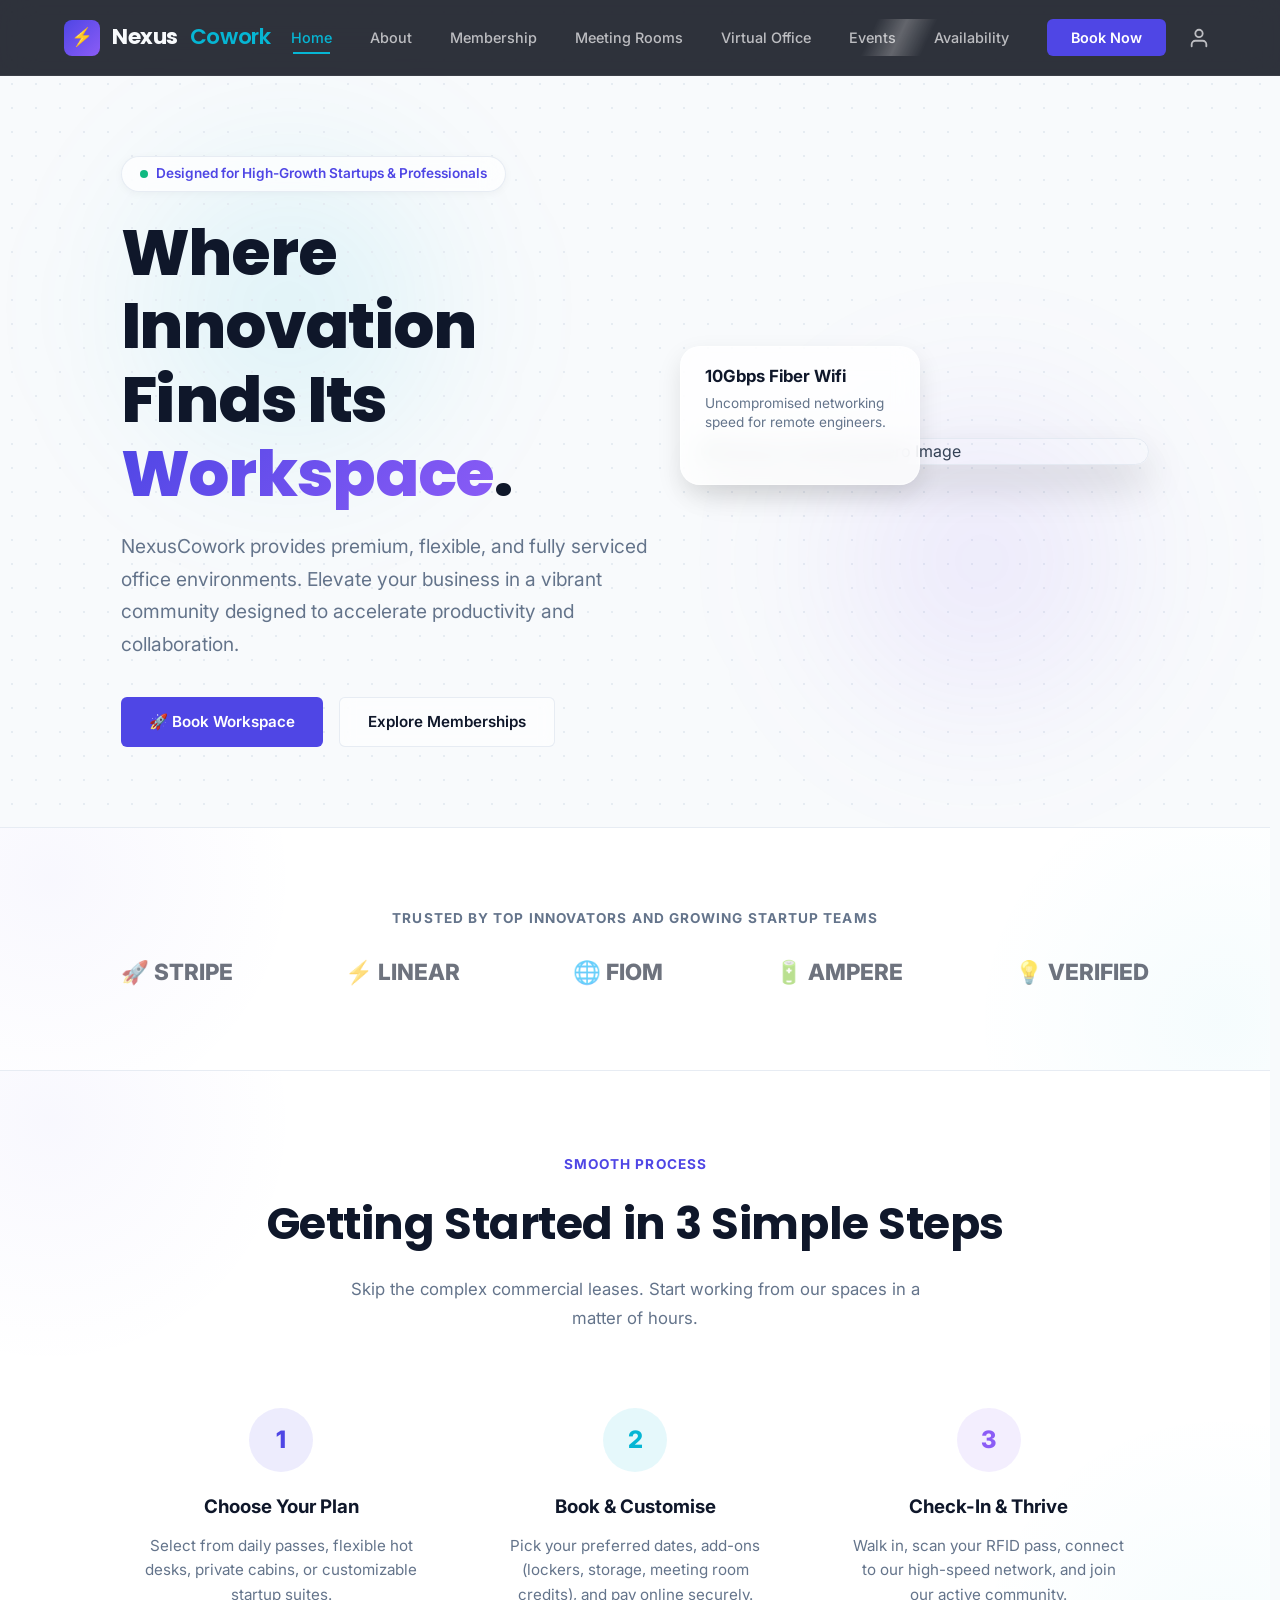
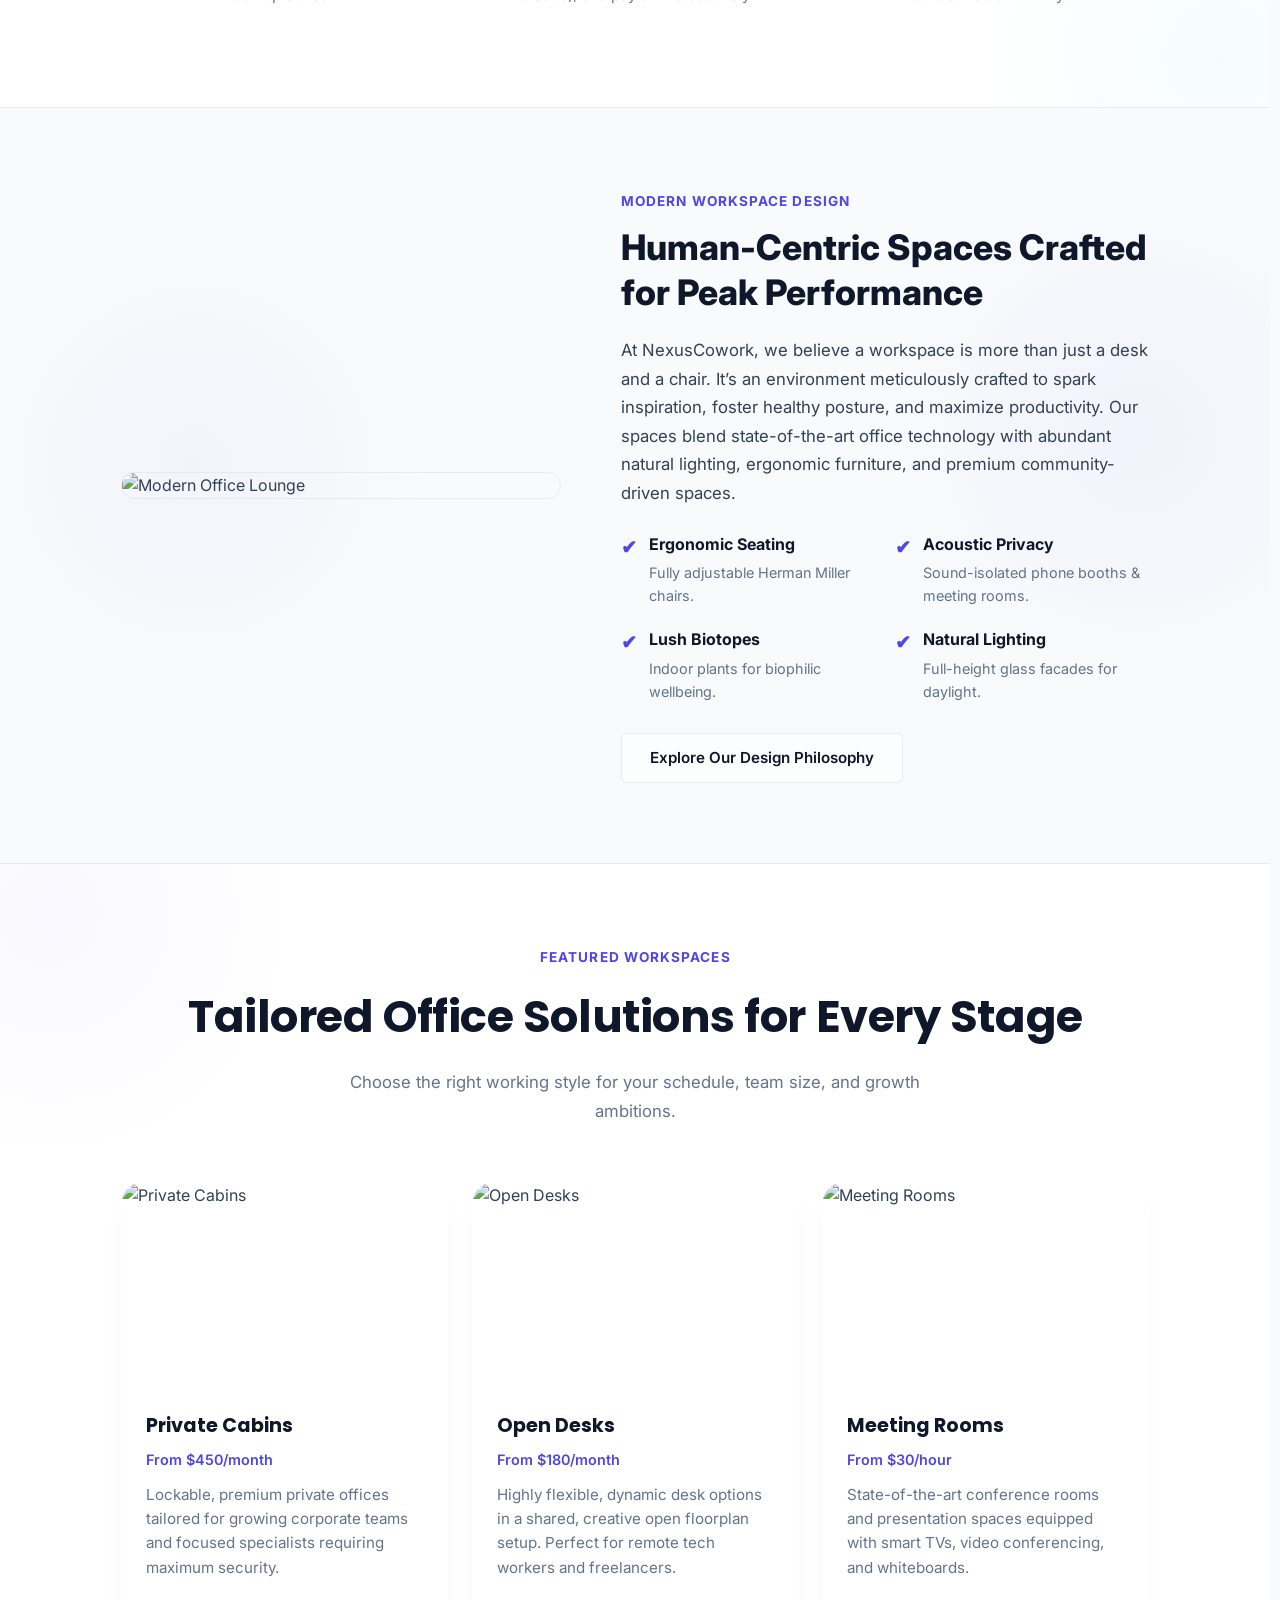
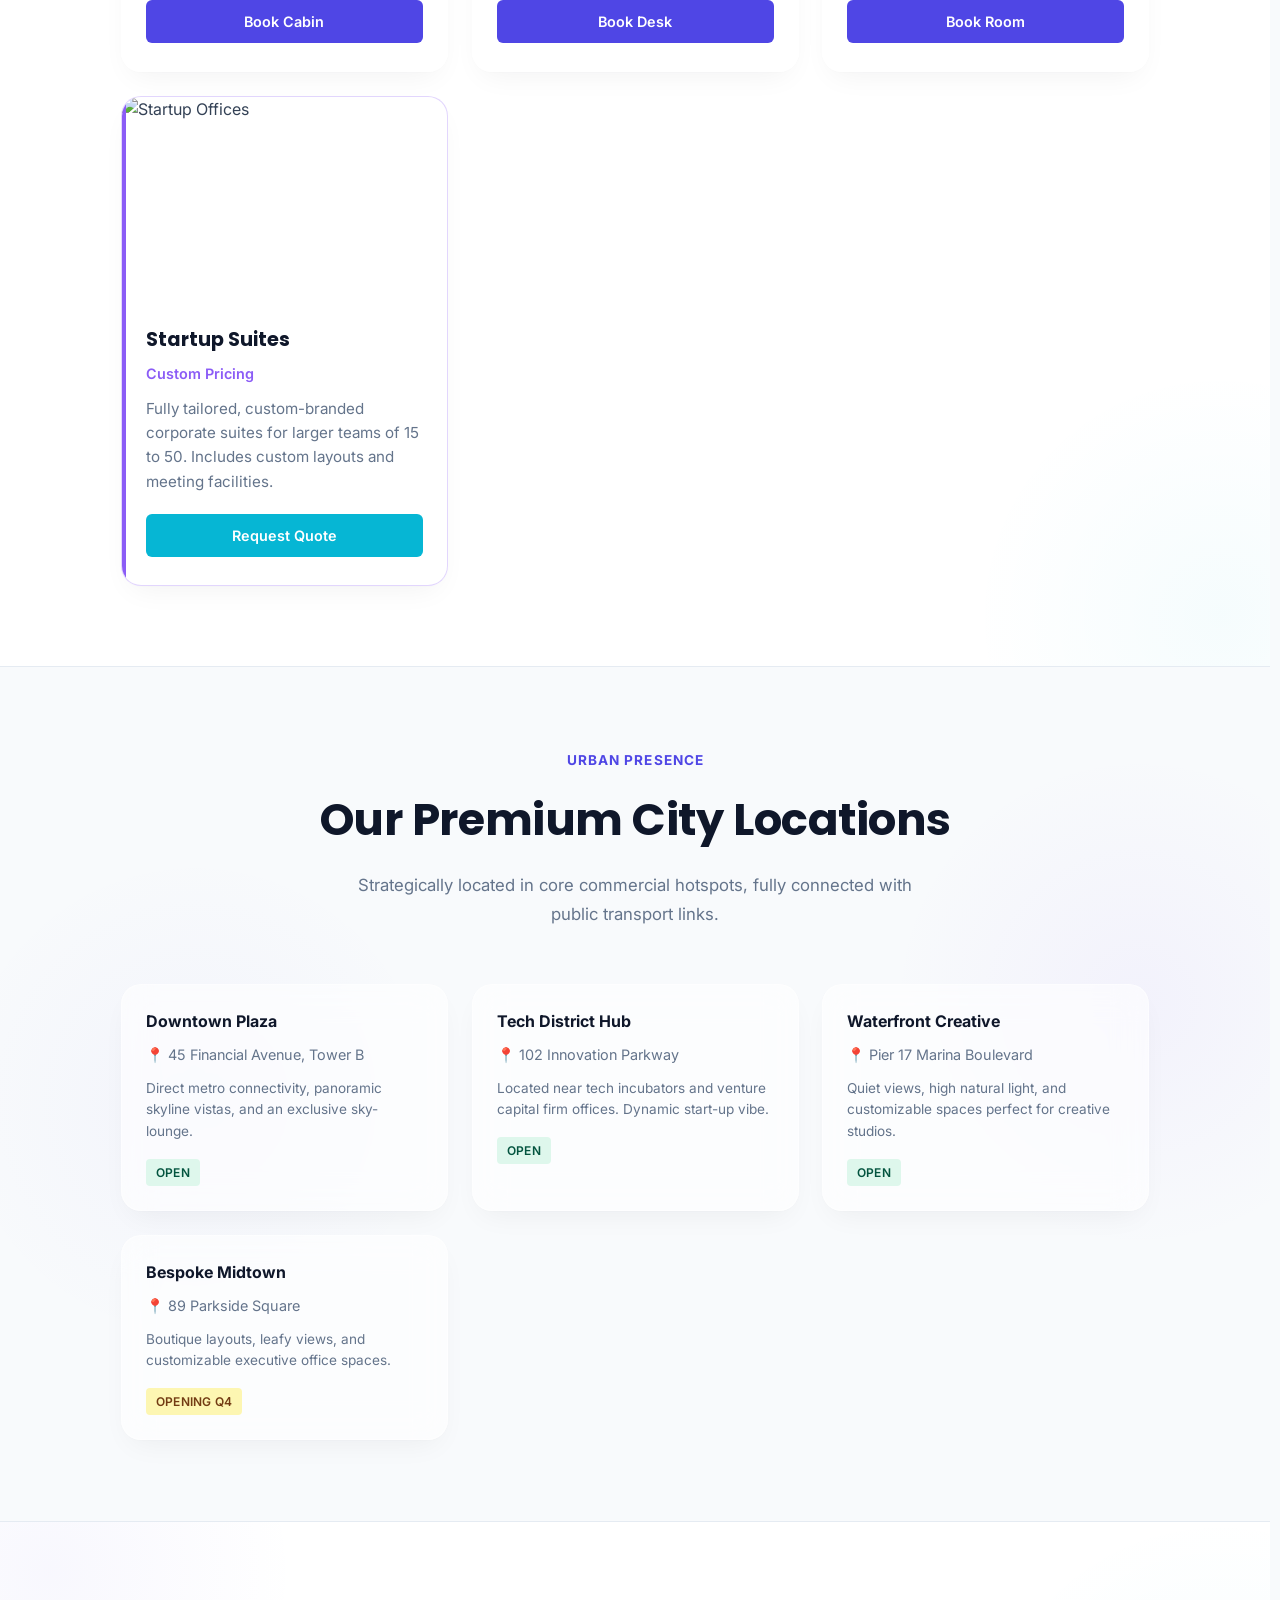
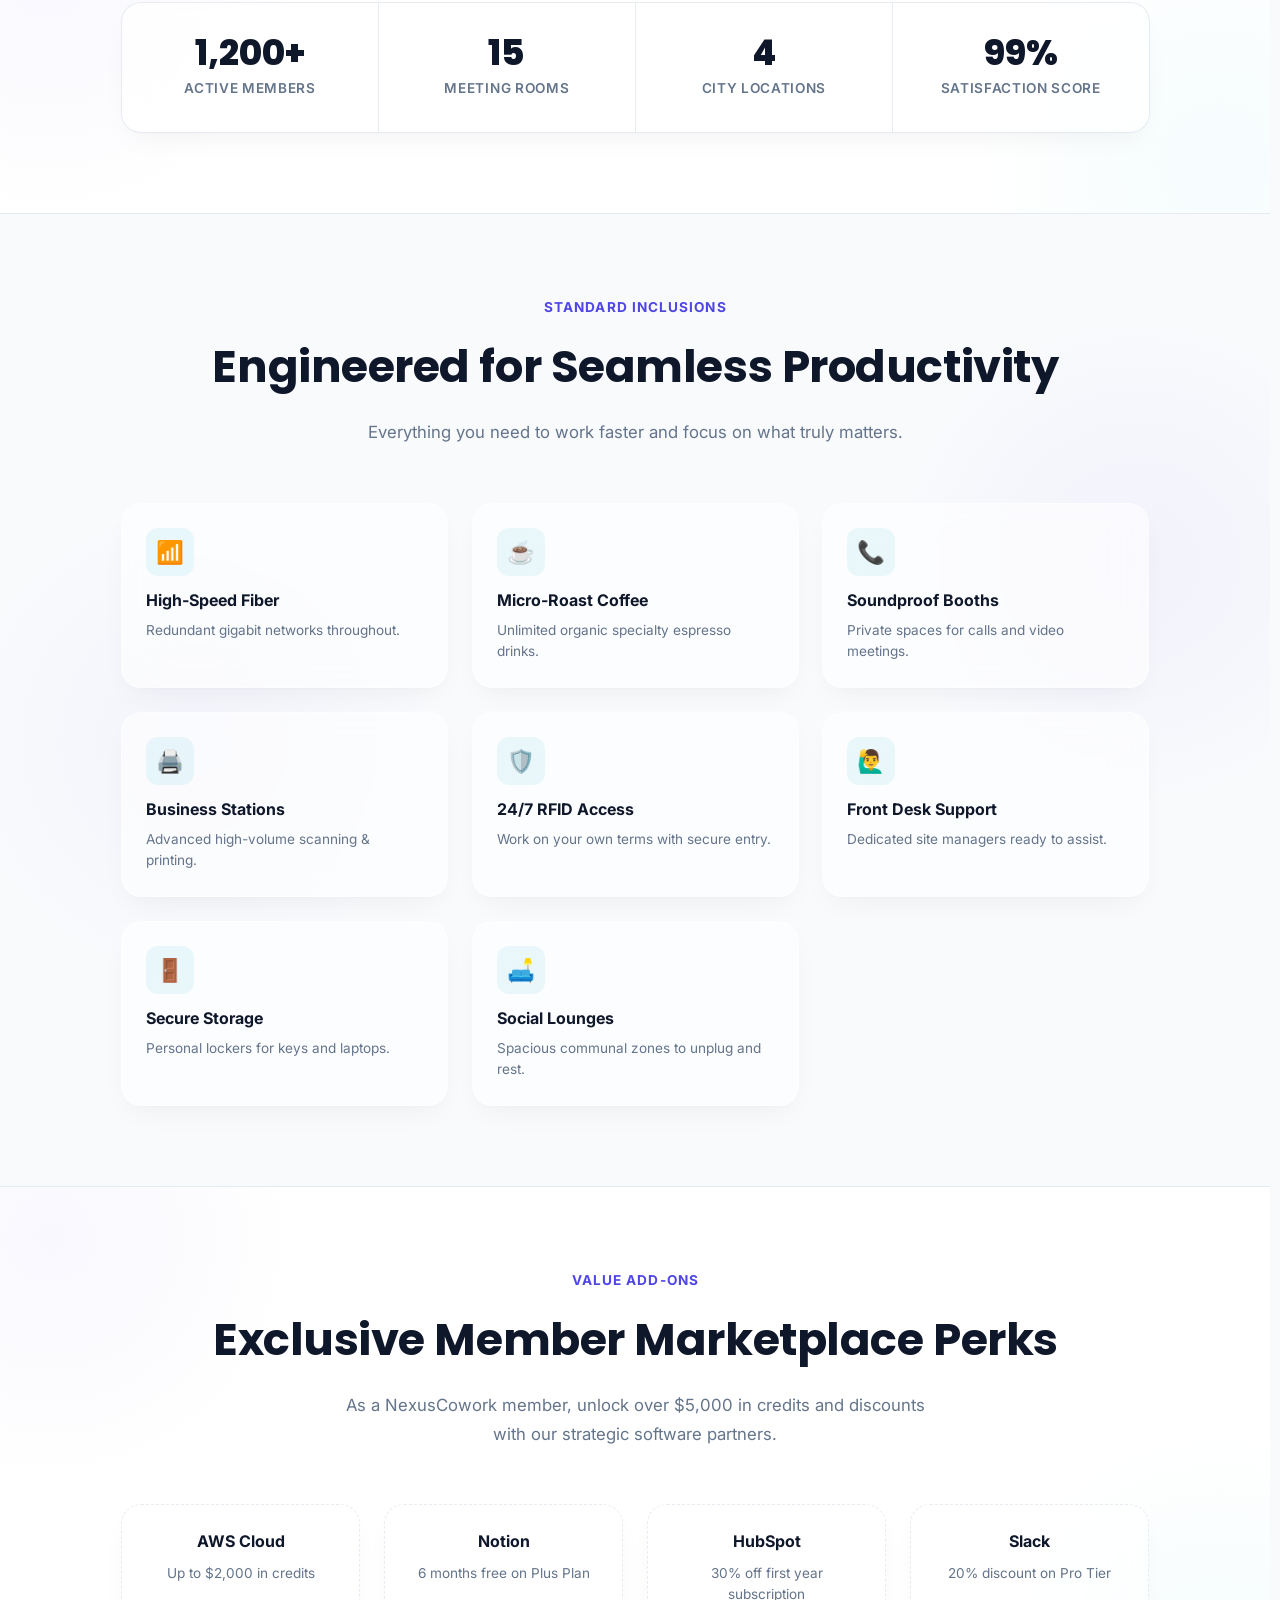
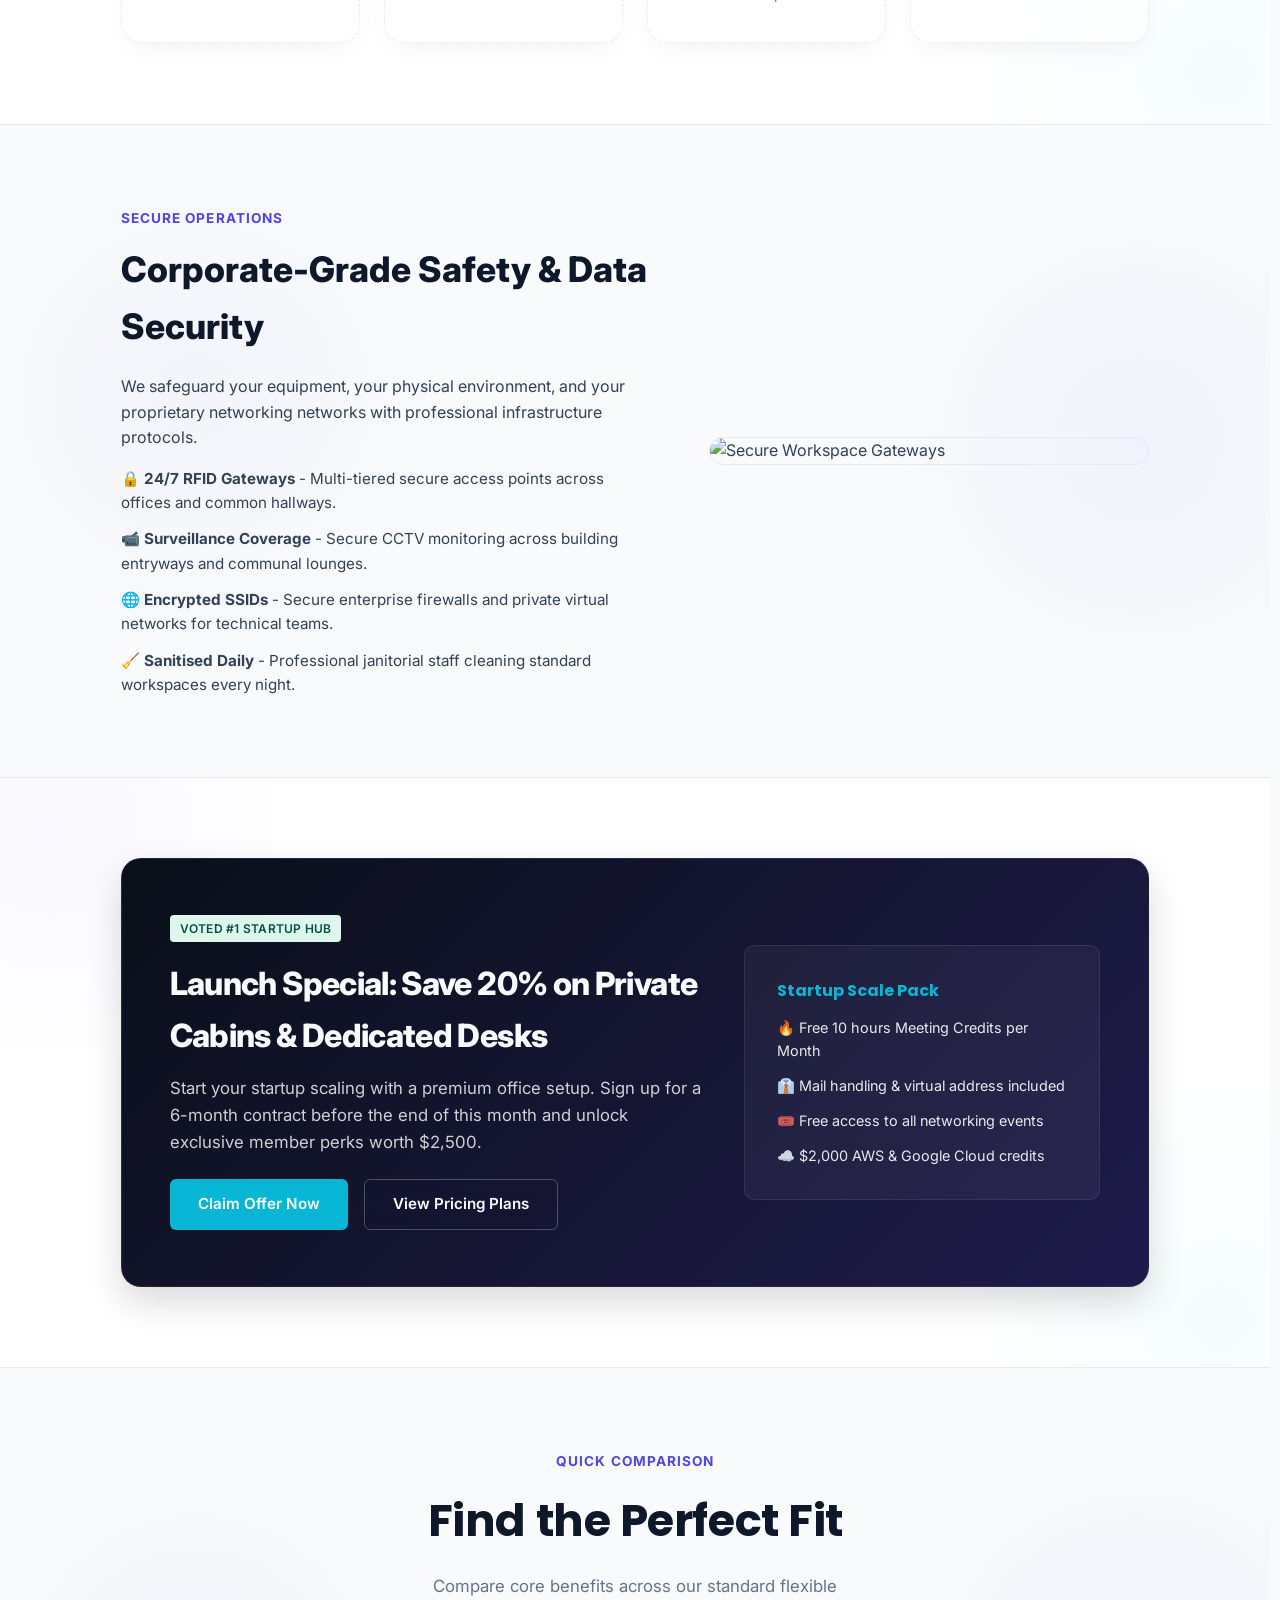
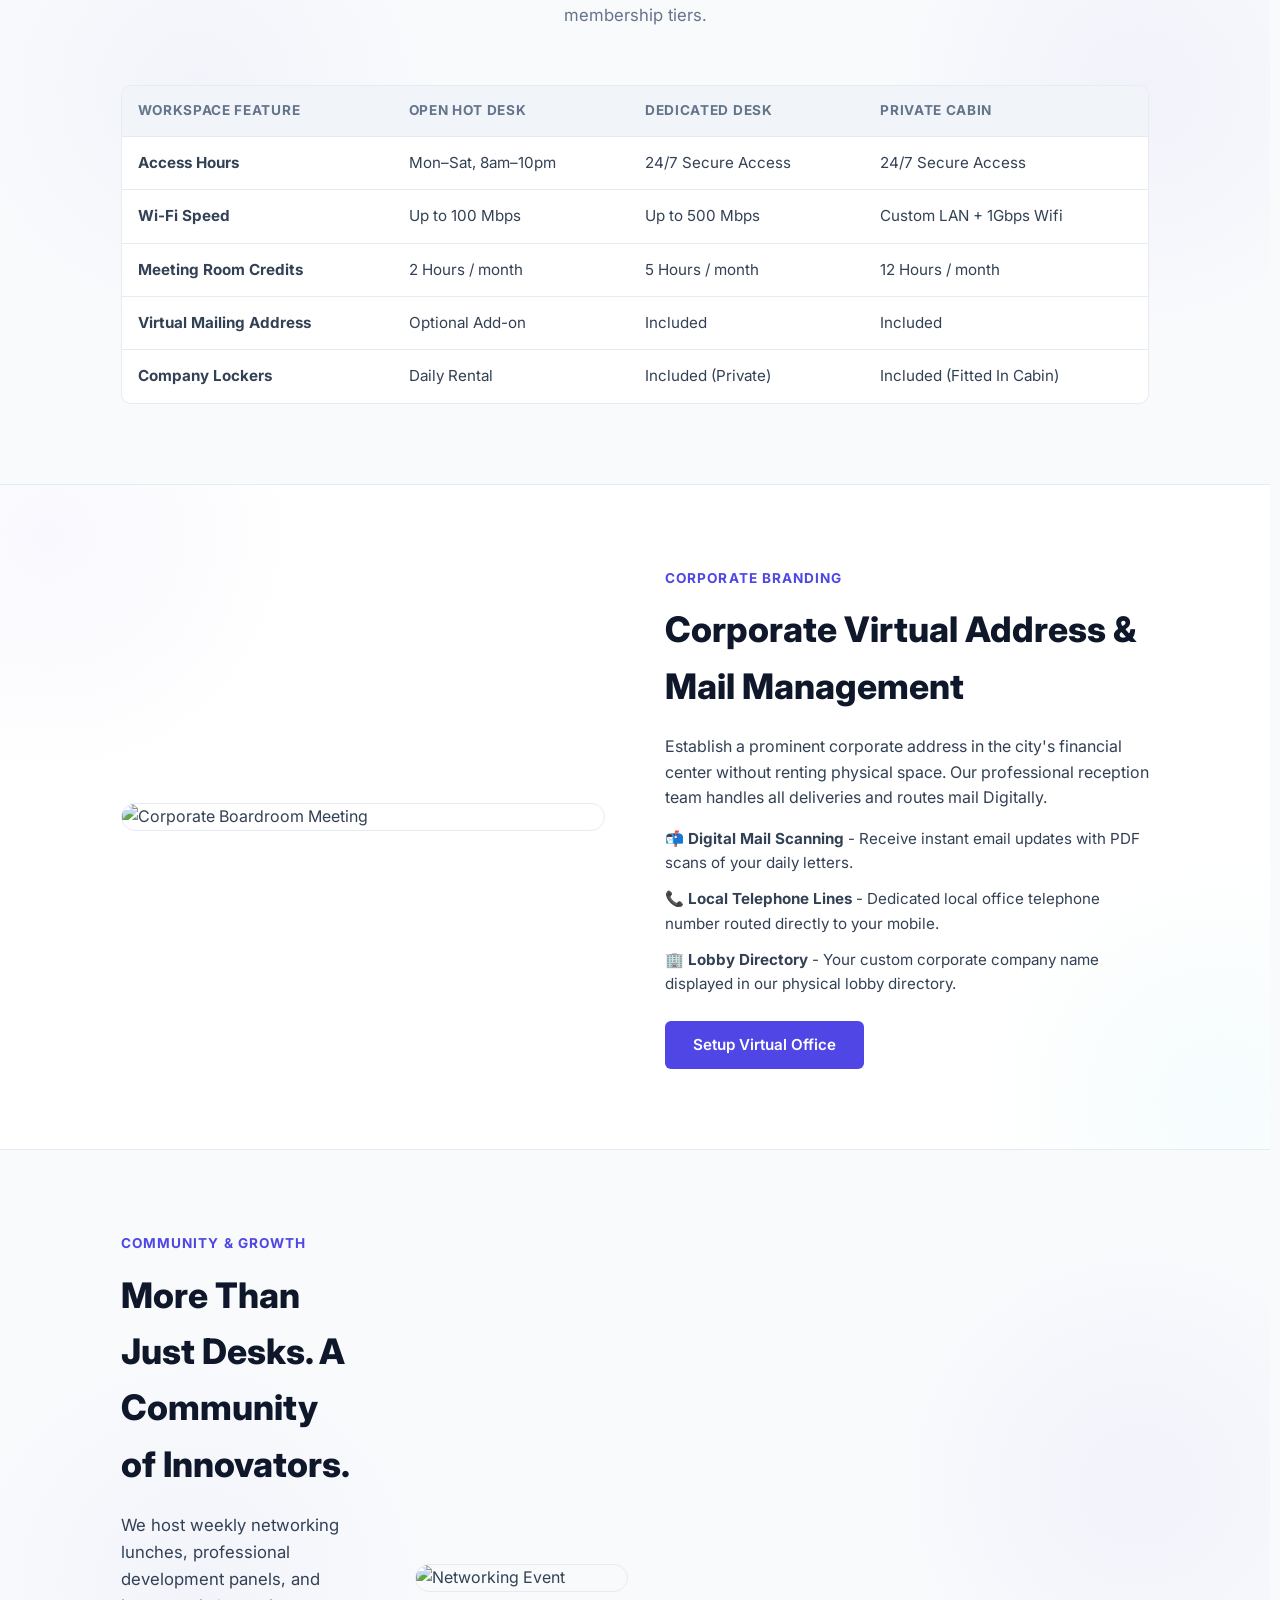
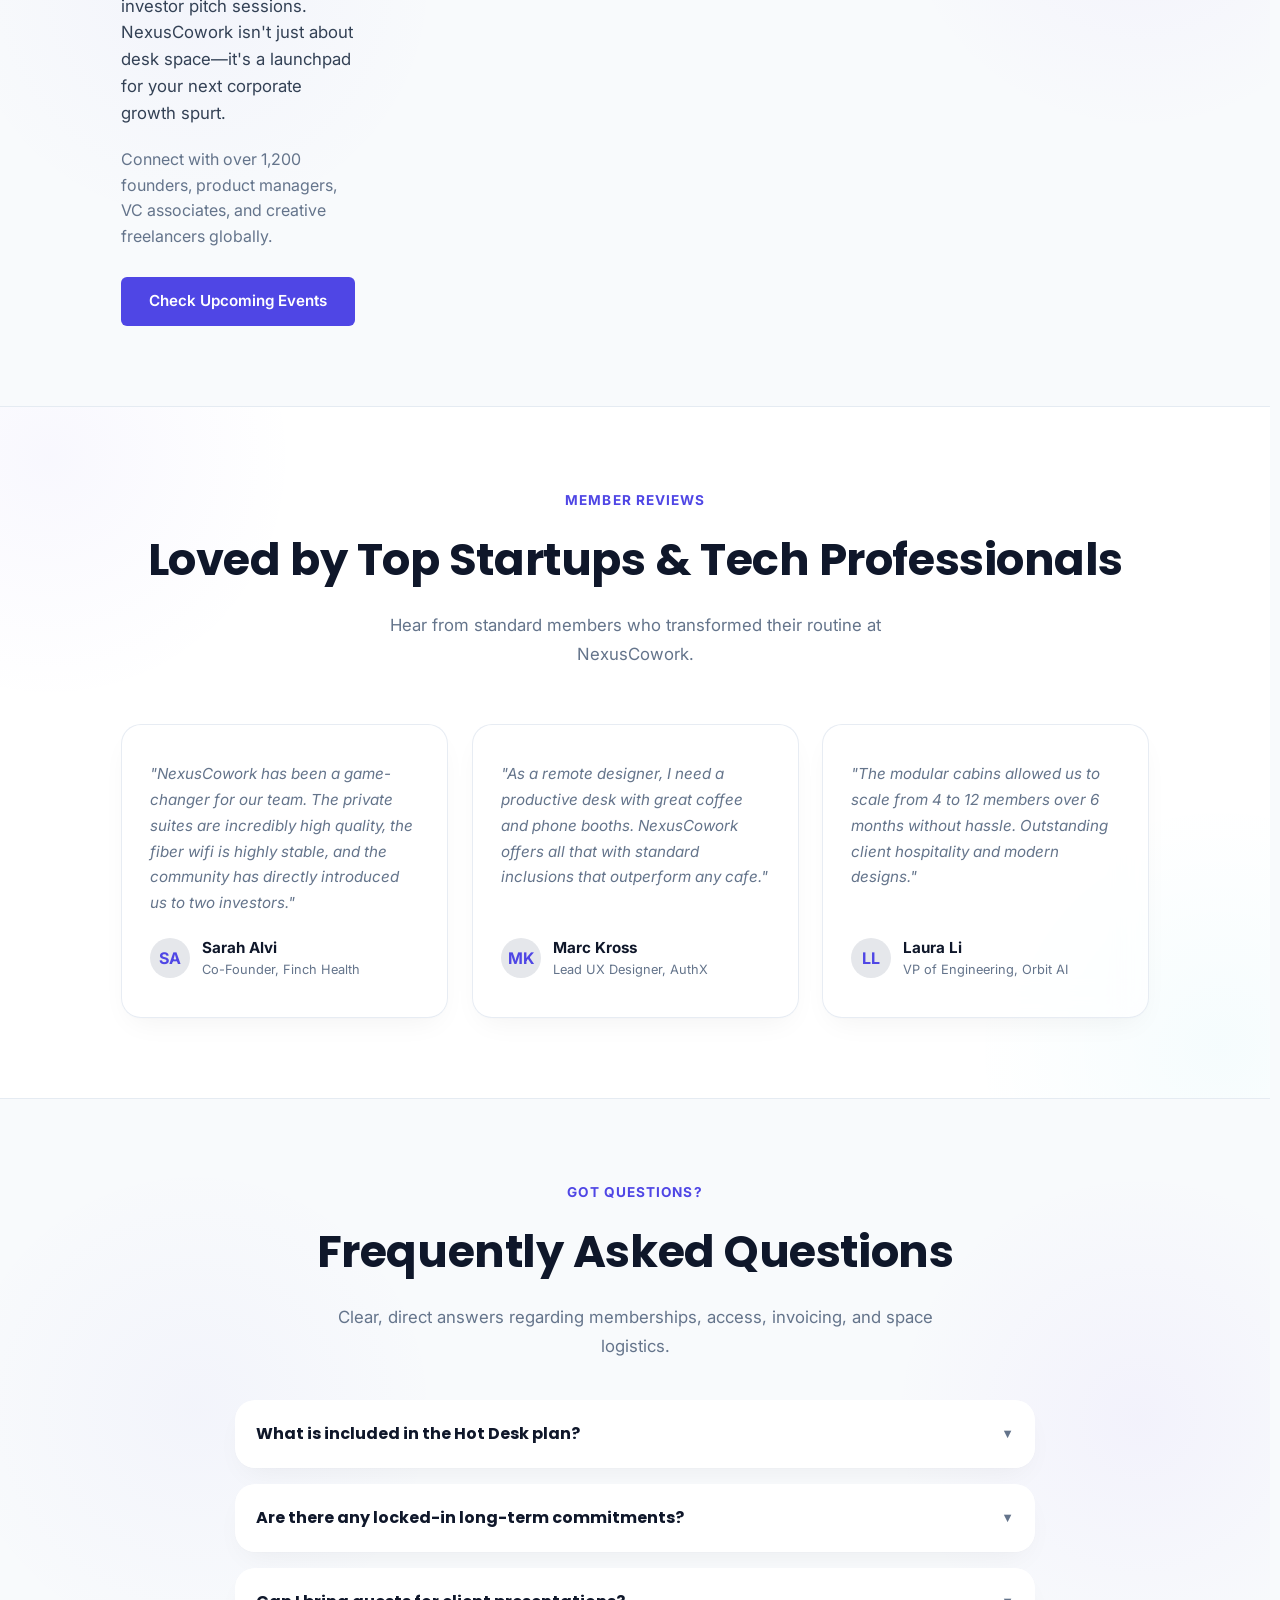
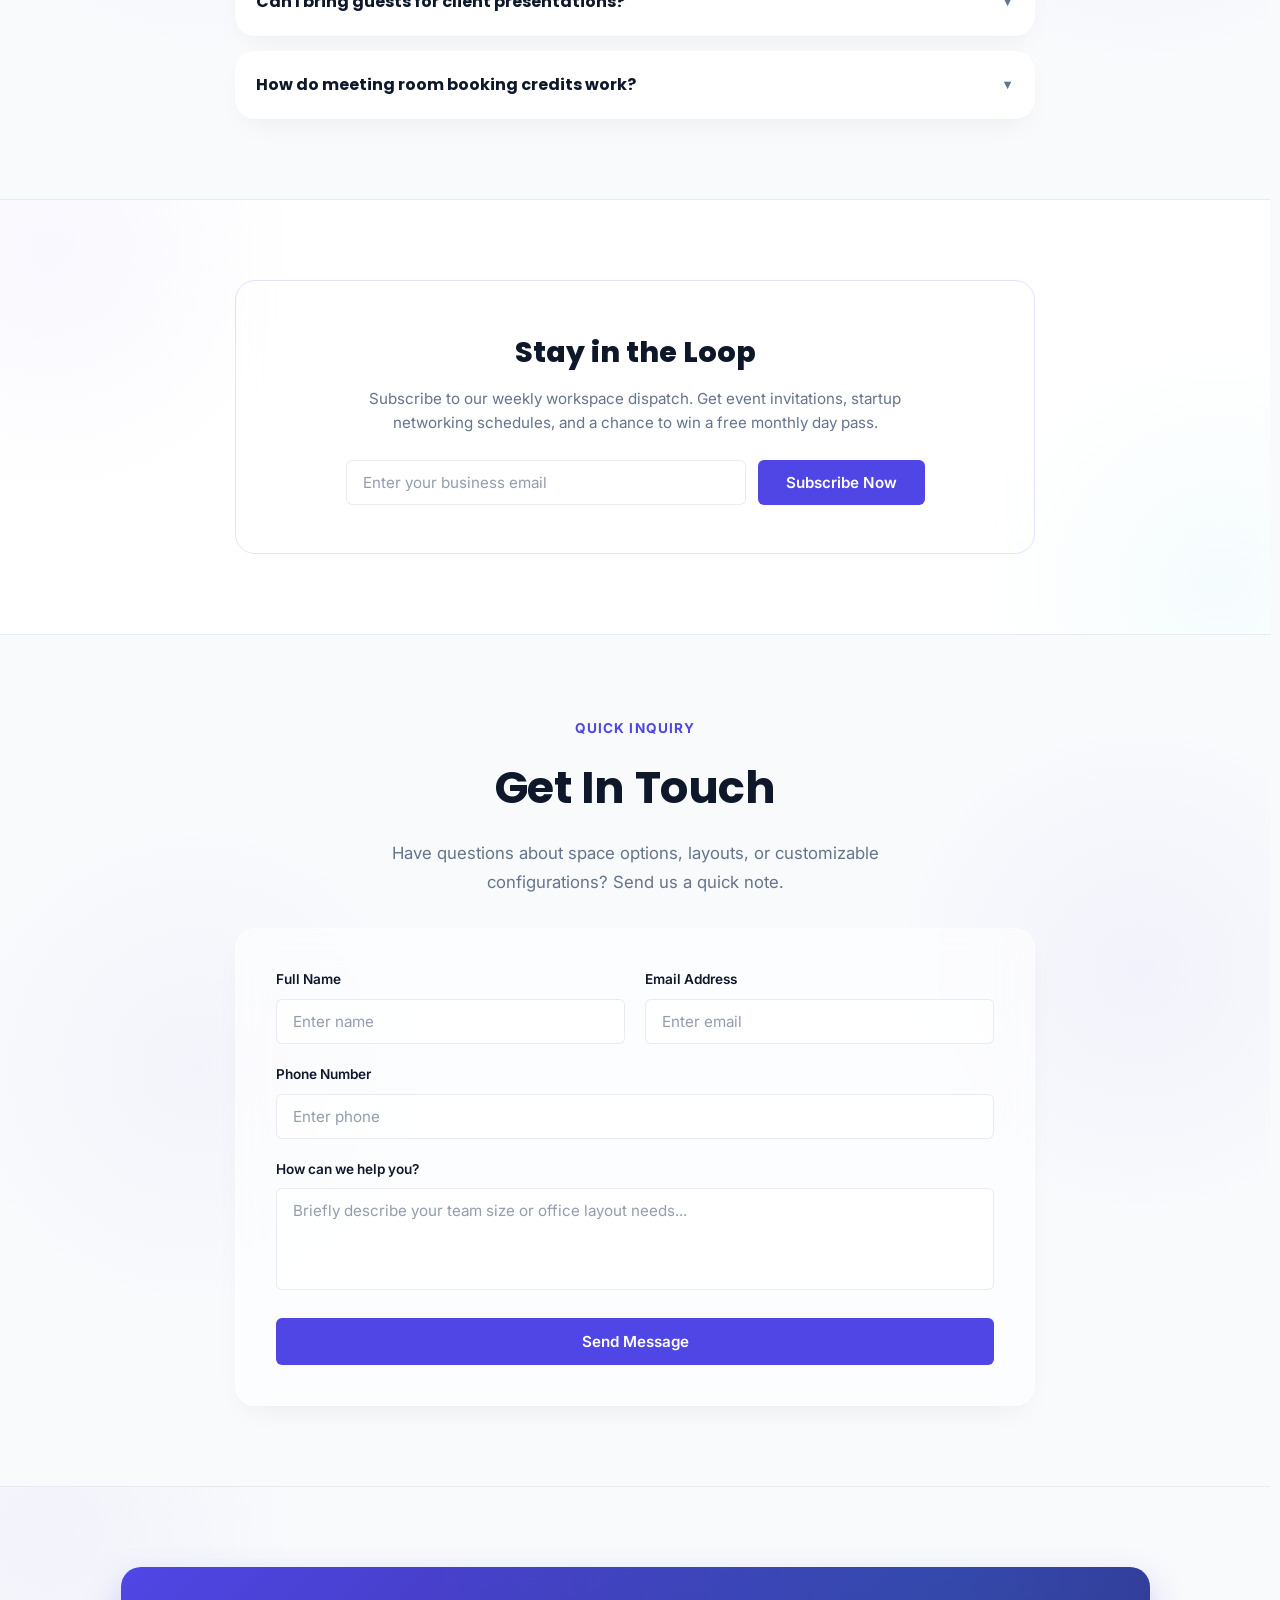
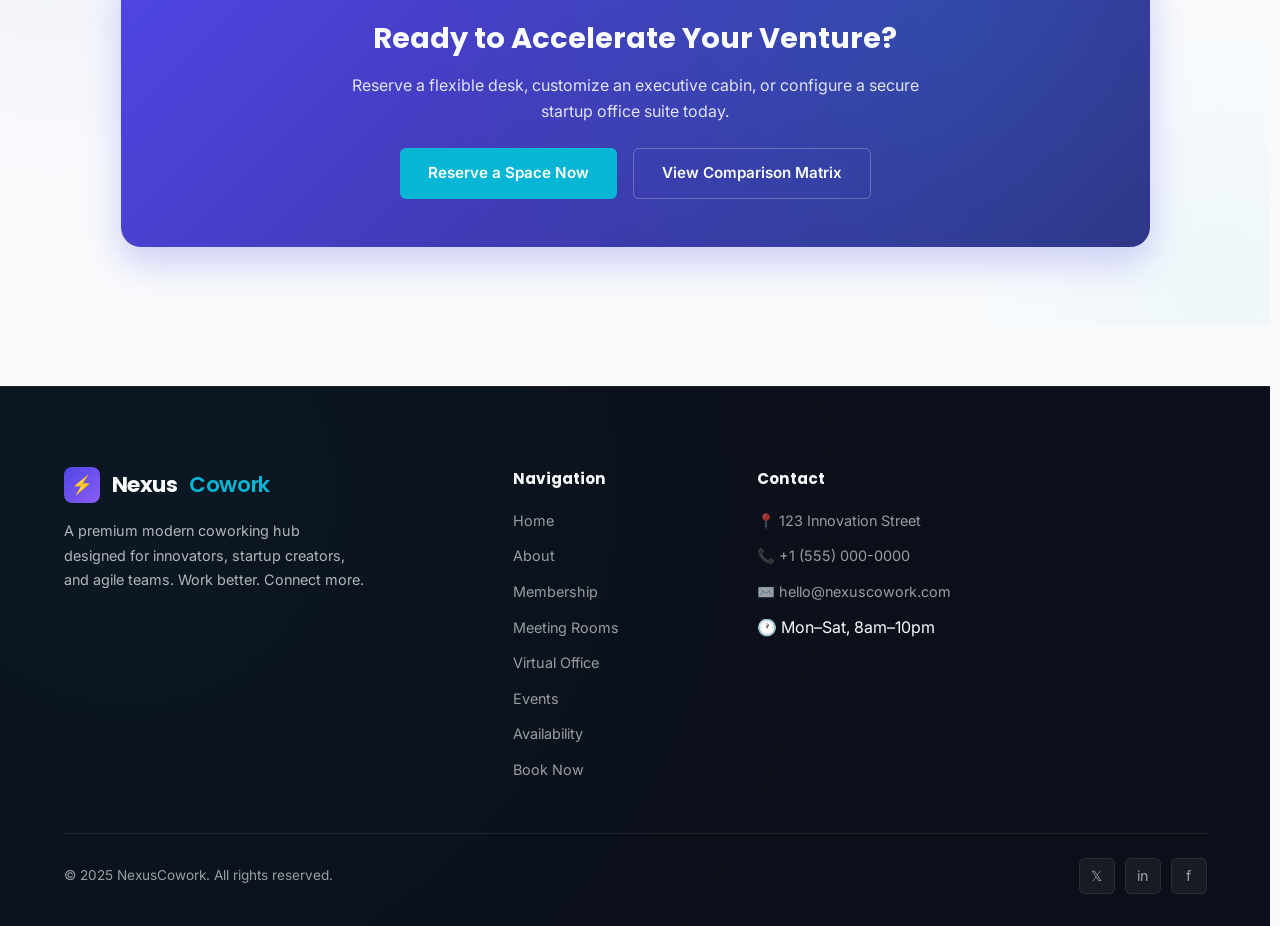
==== commit a54fd9a4: "first commit" ====
--- a/index.html
+++ b/index.html
@@ -769,7 +769,7 @@
     <div class="social-links">
       <a href="#" class="social-link" aria-label="Twitter">𝕏</a>
       <a href="#" class="social-link" aria-label="LinkedIn">in</a>
-      <a href="#" class="social-link" aria-label="Instagram">📸</a>
+      <a href="#" class="social-link" aria-label="Facebook">f</a>
     </div>
   </div>
 </footer>
--- a/style.css
+++ b/style.css
@@ -248,12 +248,12 @@
   transition: all 0.3s ease;
 }
 .nav-links a:hover {
-  color: var(--text-light);
-  background: rgba(255, 255, 255, 0.05);
+  color: var(--accent);
+  background: transparent;
 }
 .nav-links a.active { 
   color: var(--accent);
-  background: rgba(255, 255, 255, 0.08);
+  background: transparent;
 }
 .nav-links a.active::after {
   width: 50%;
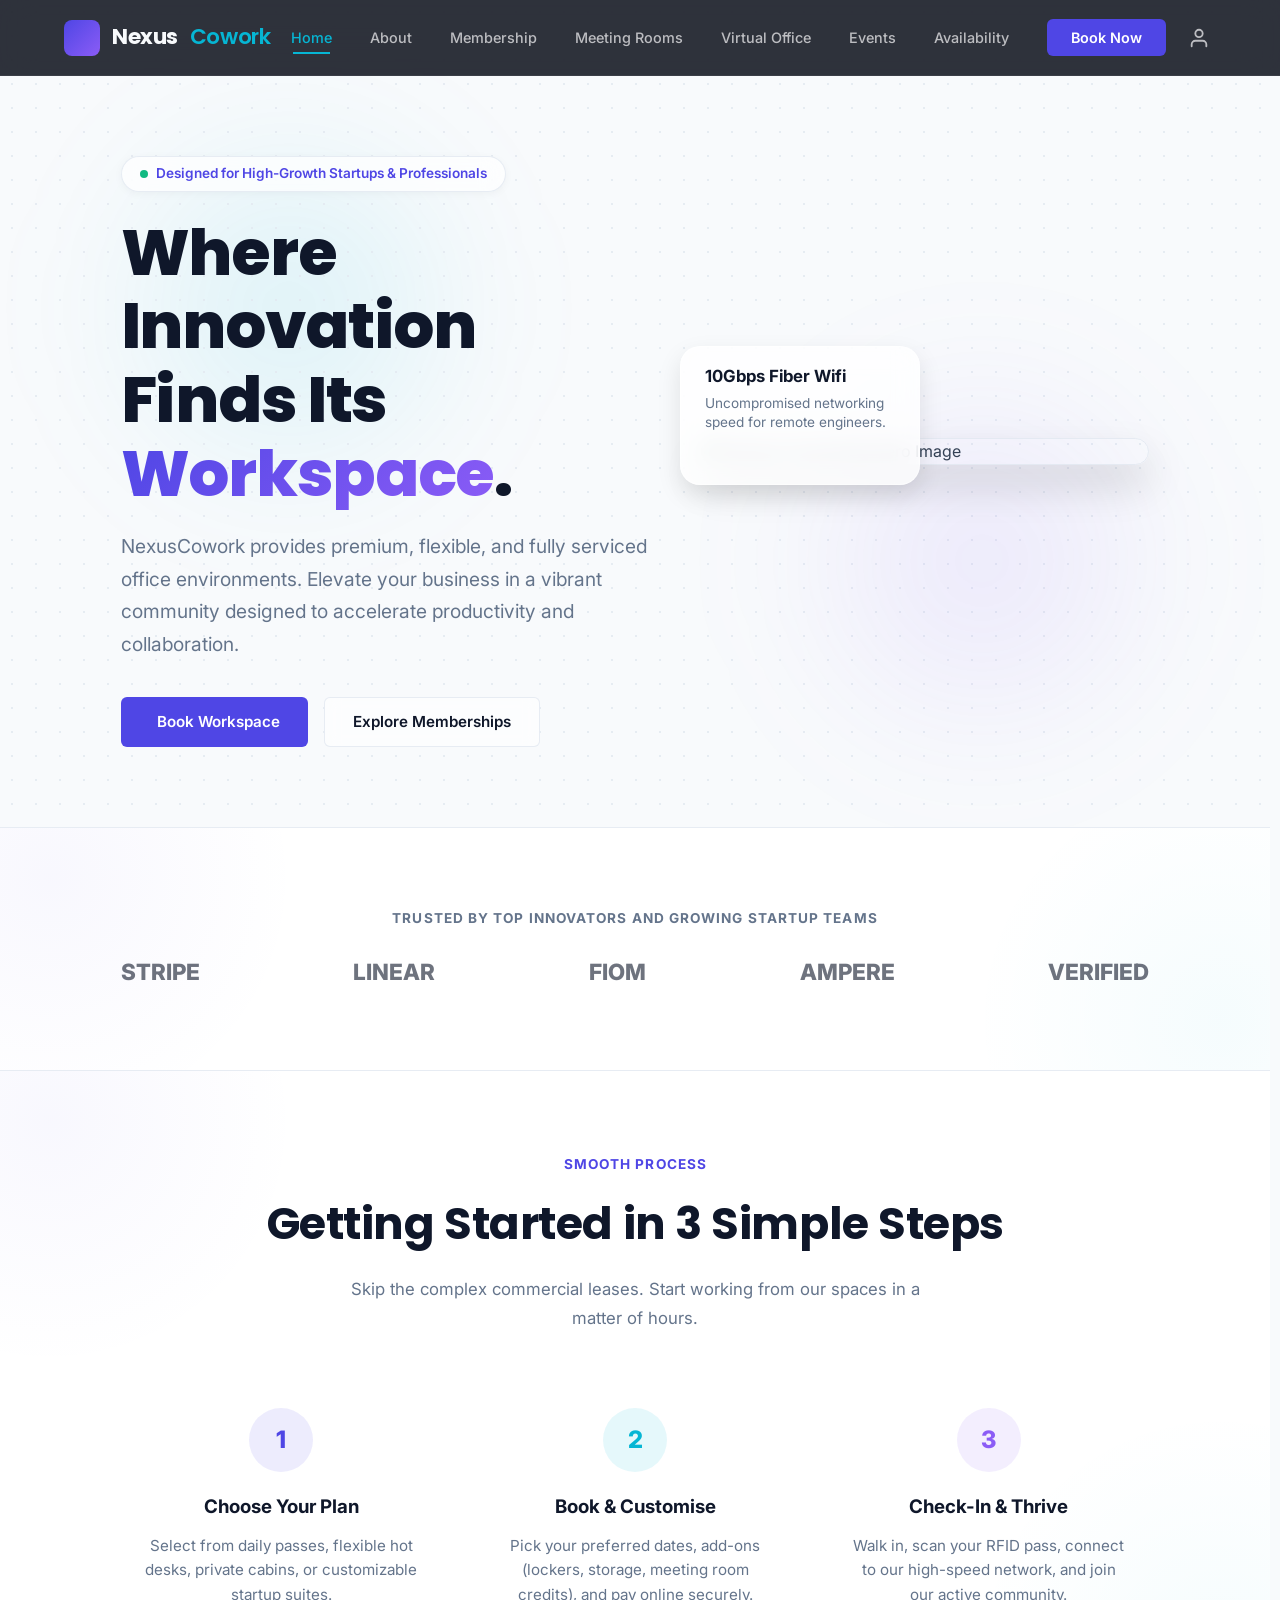
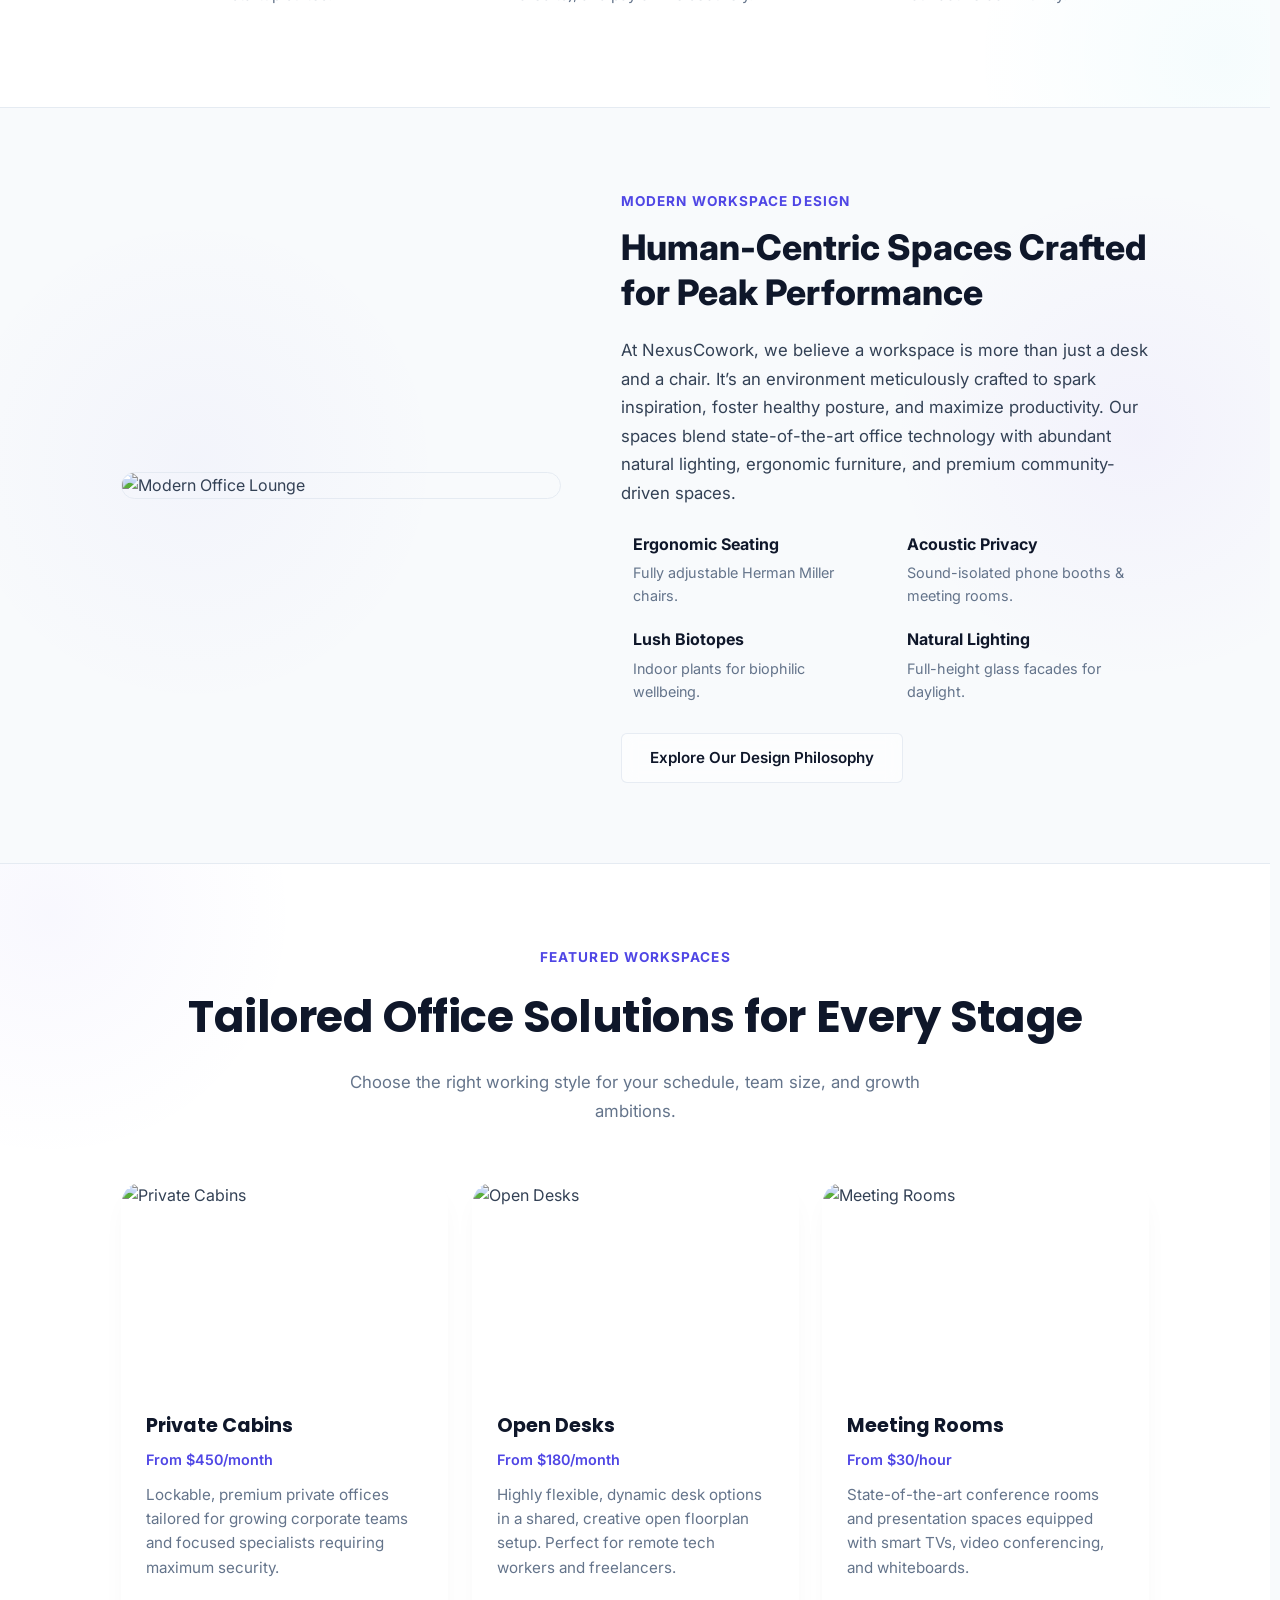
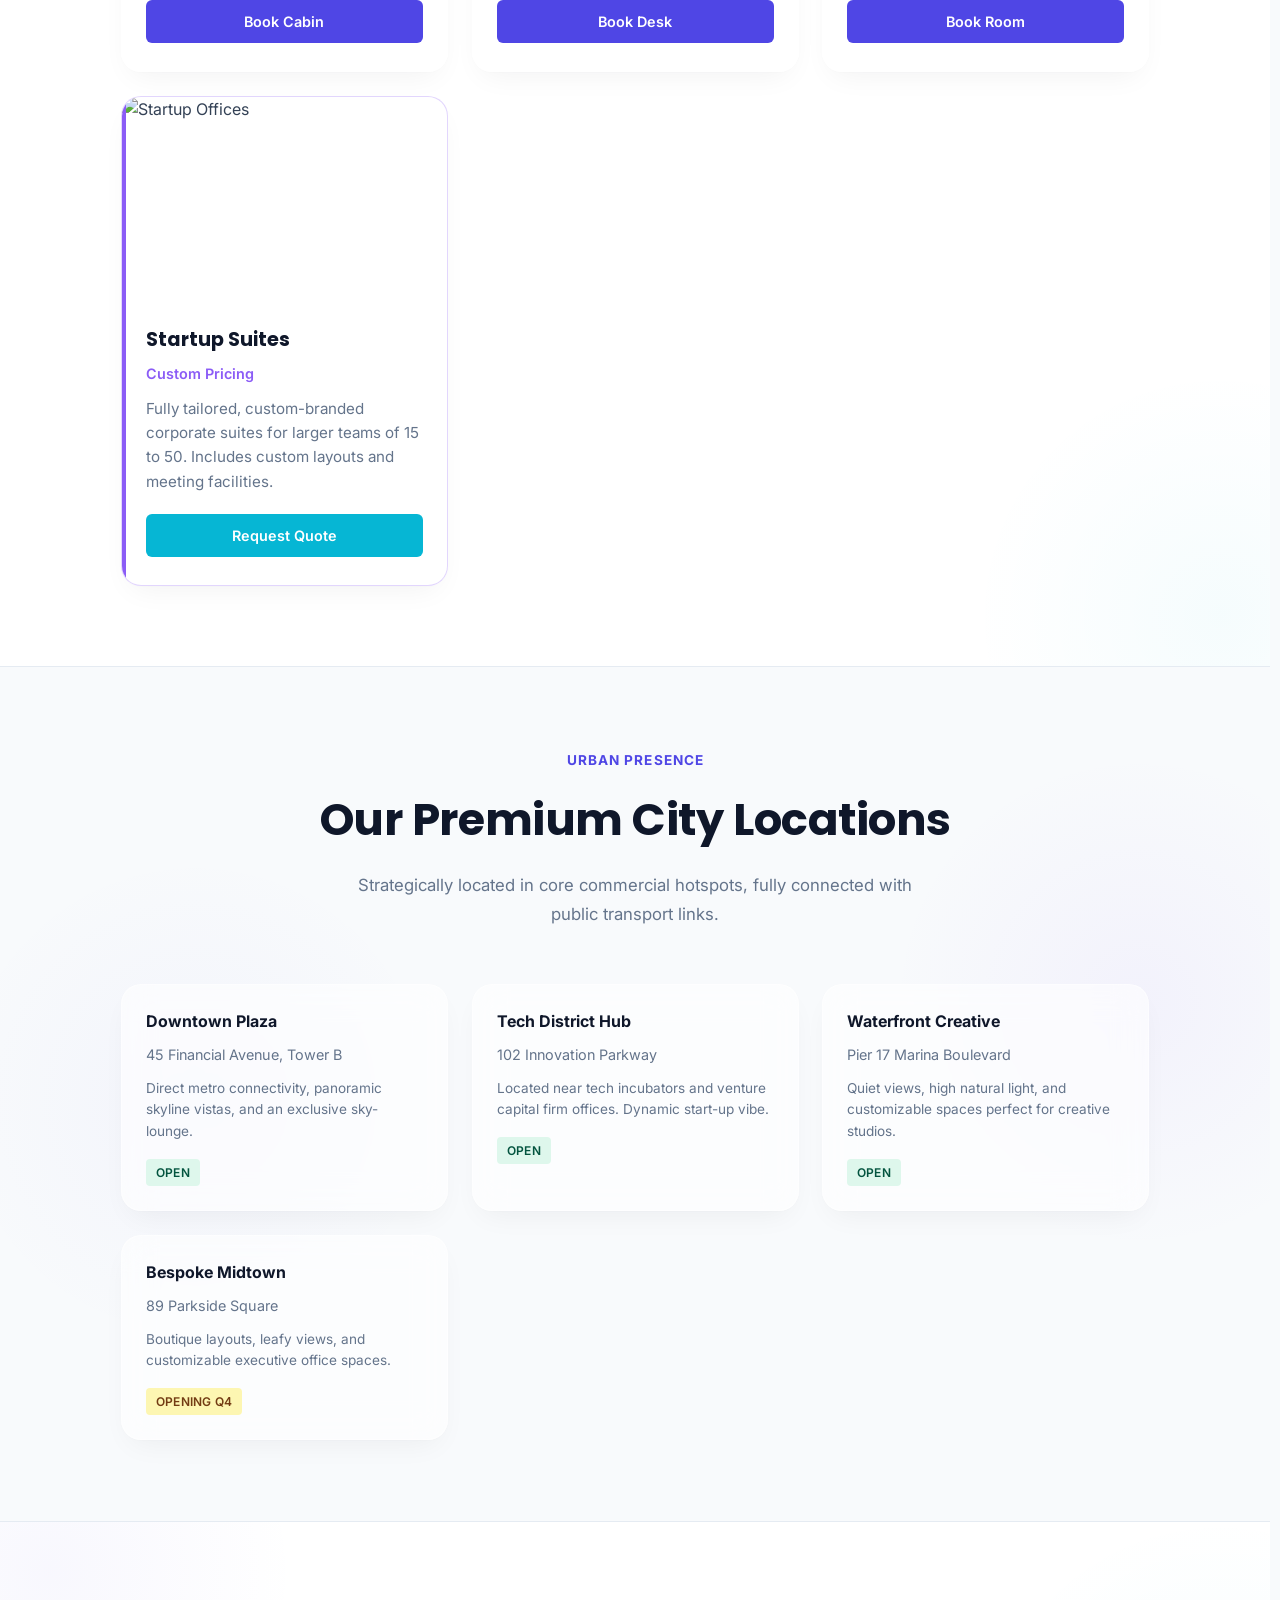
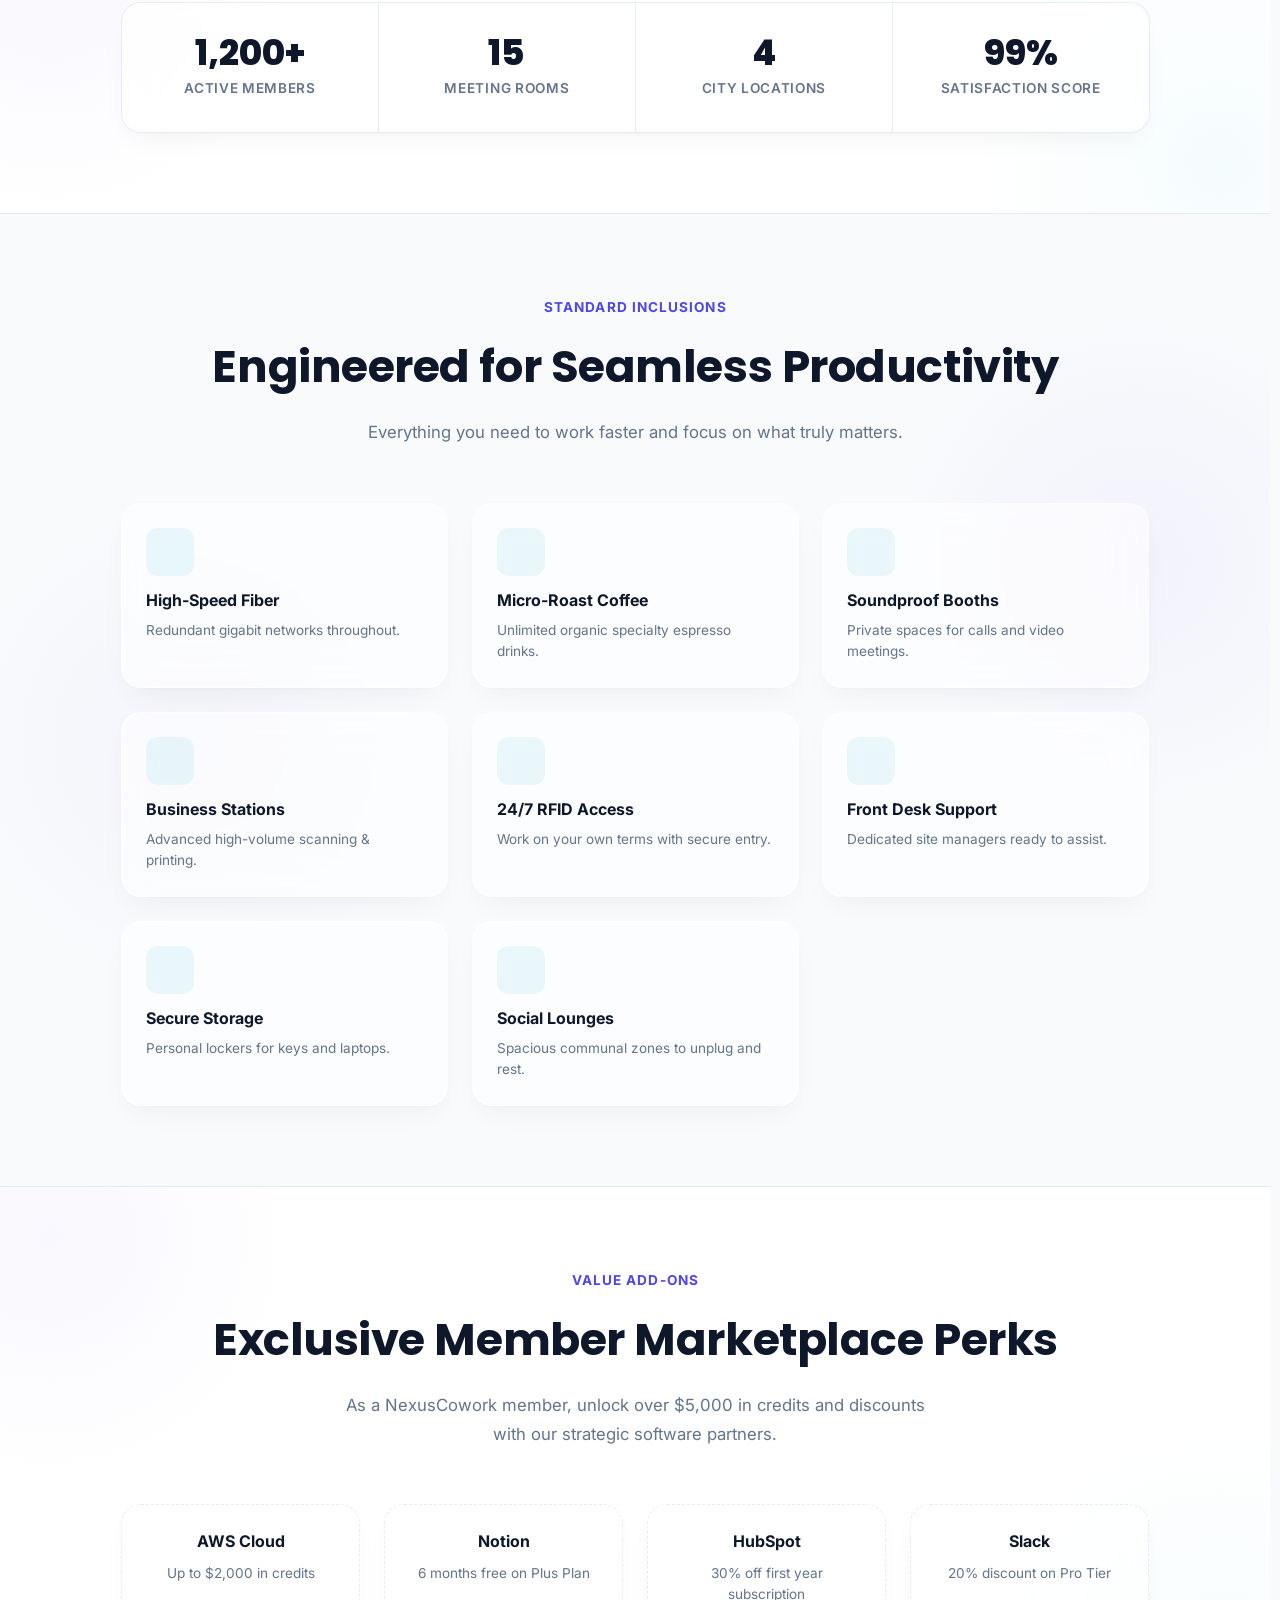
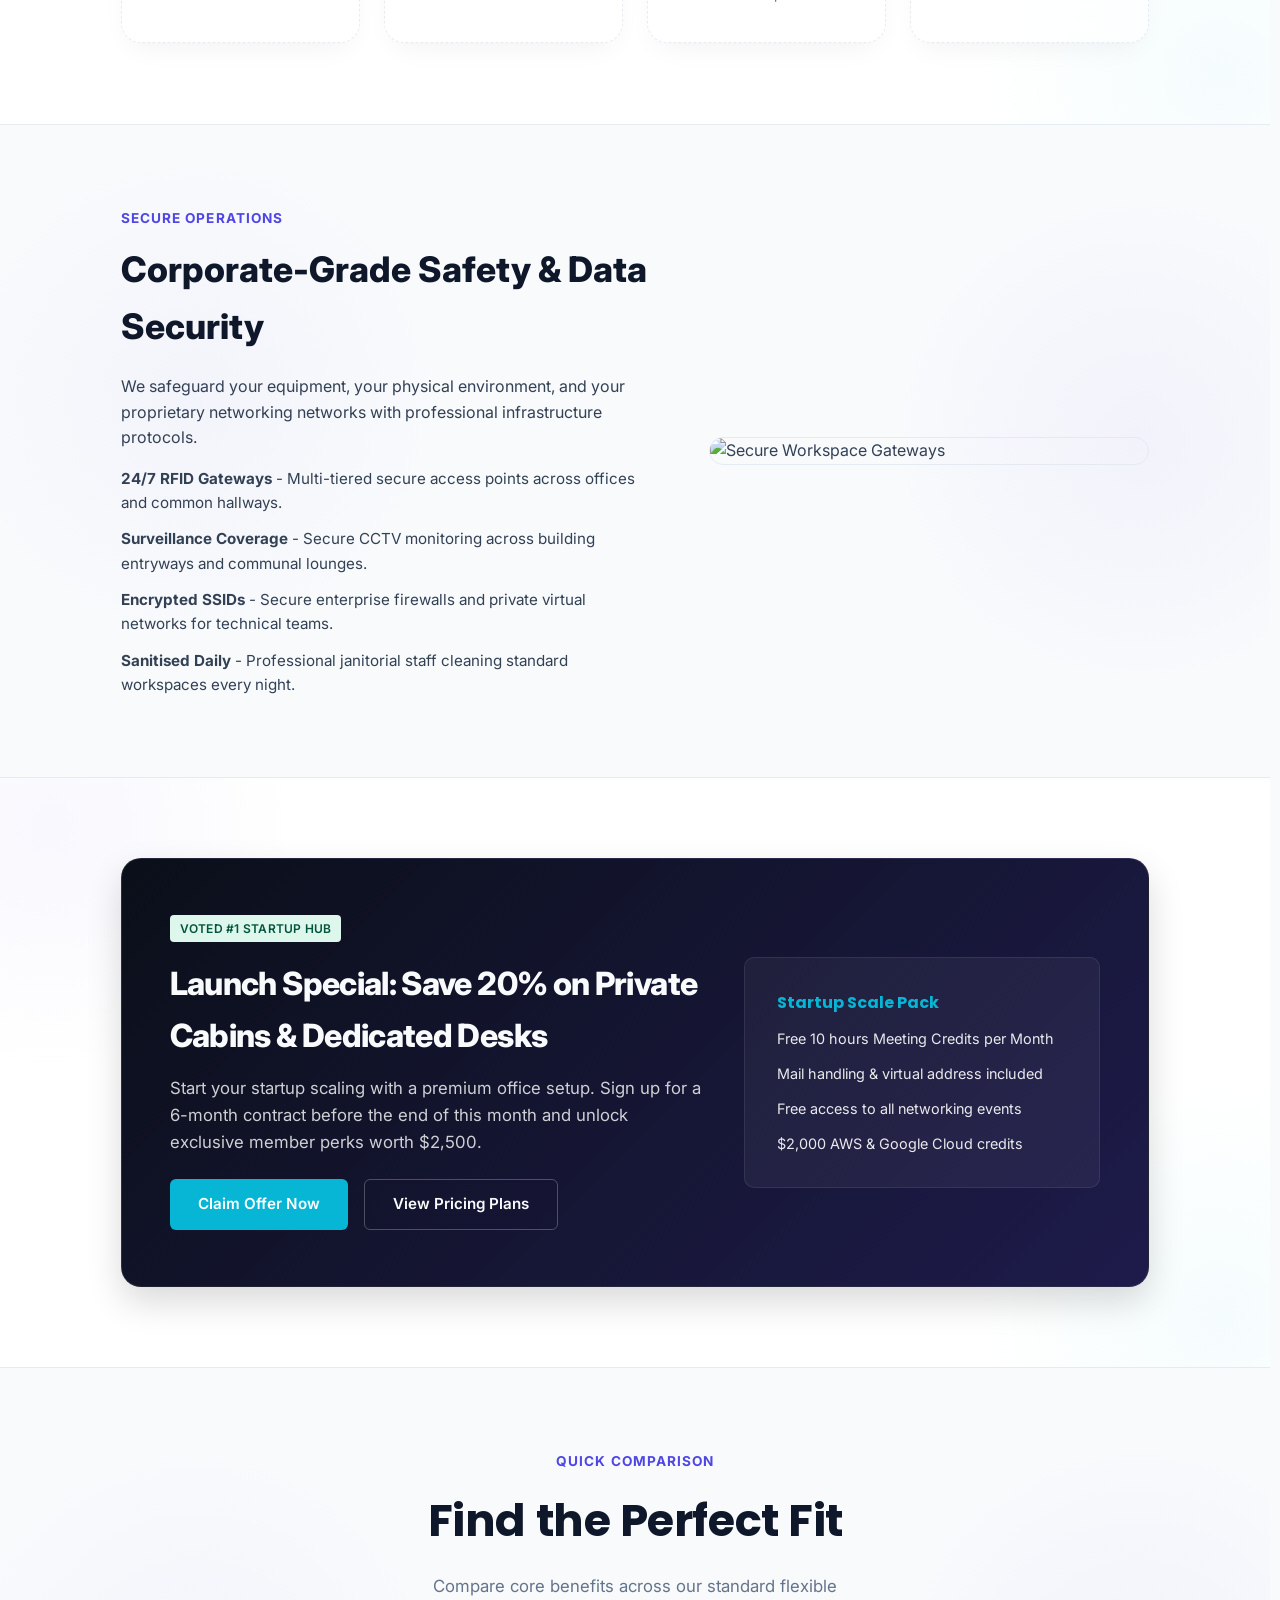
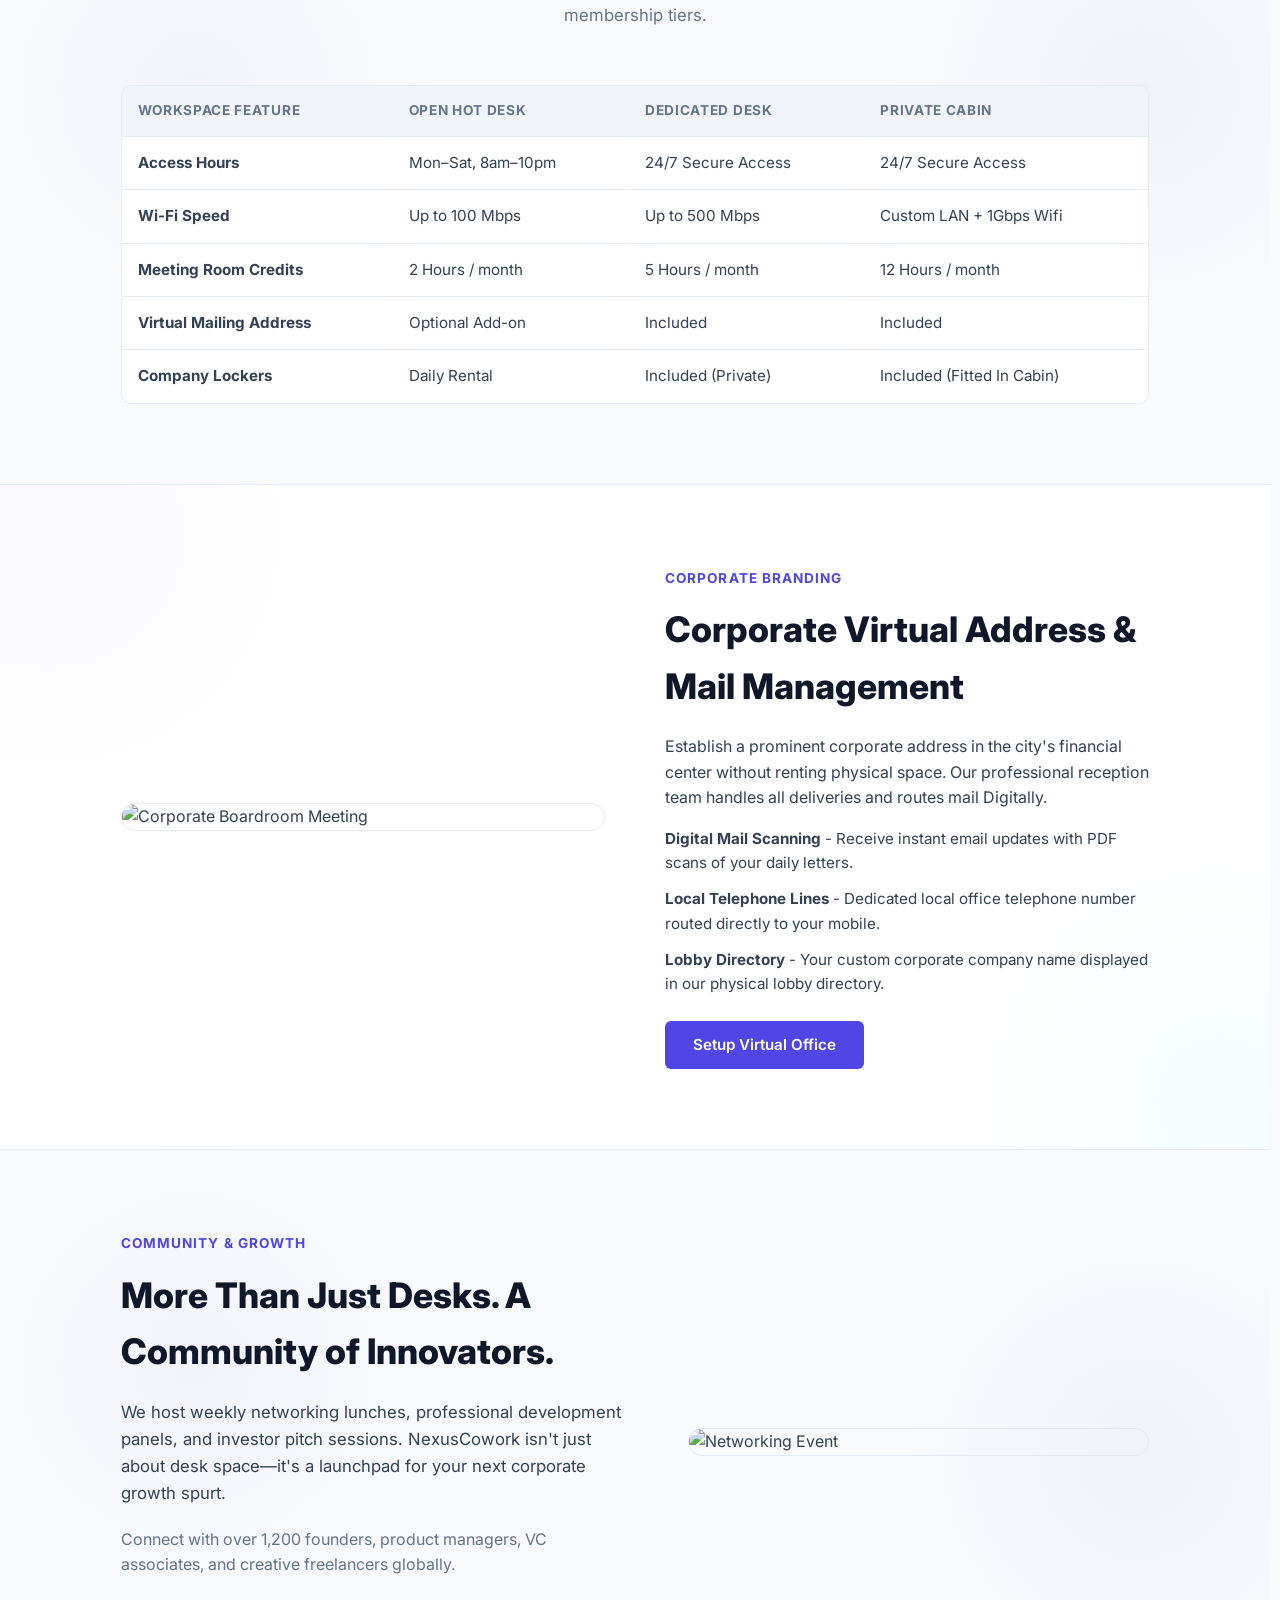
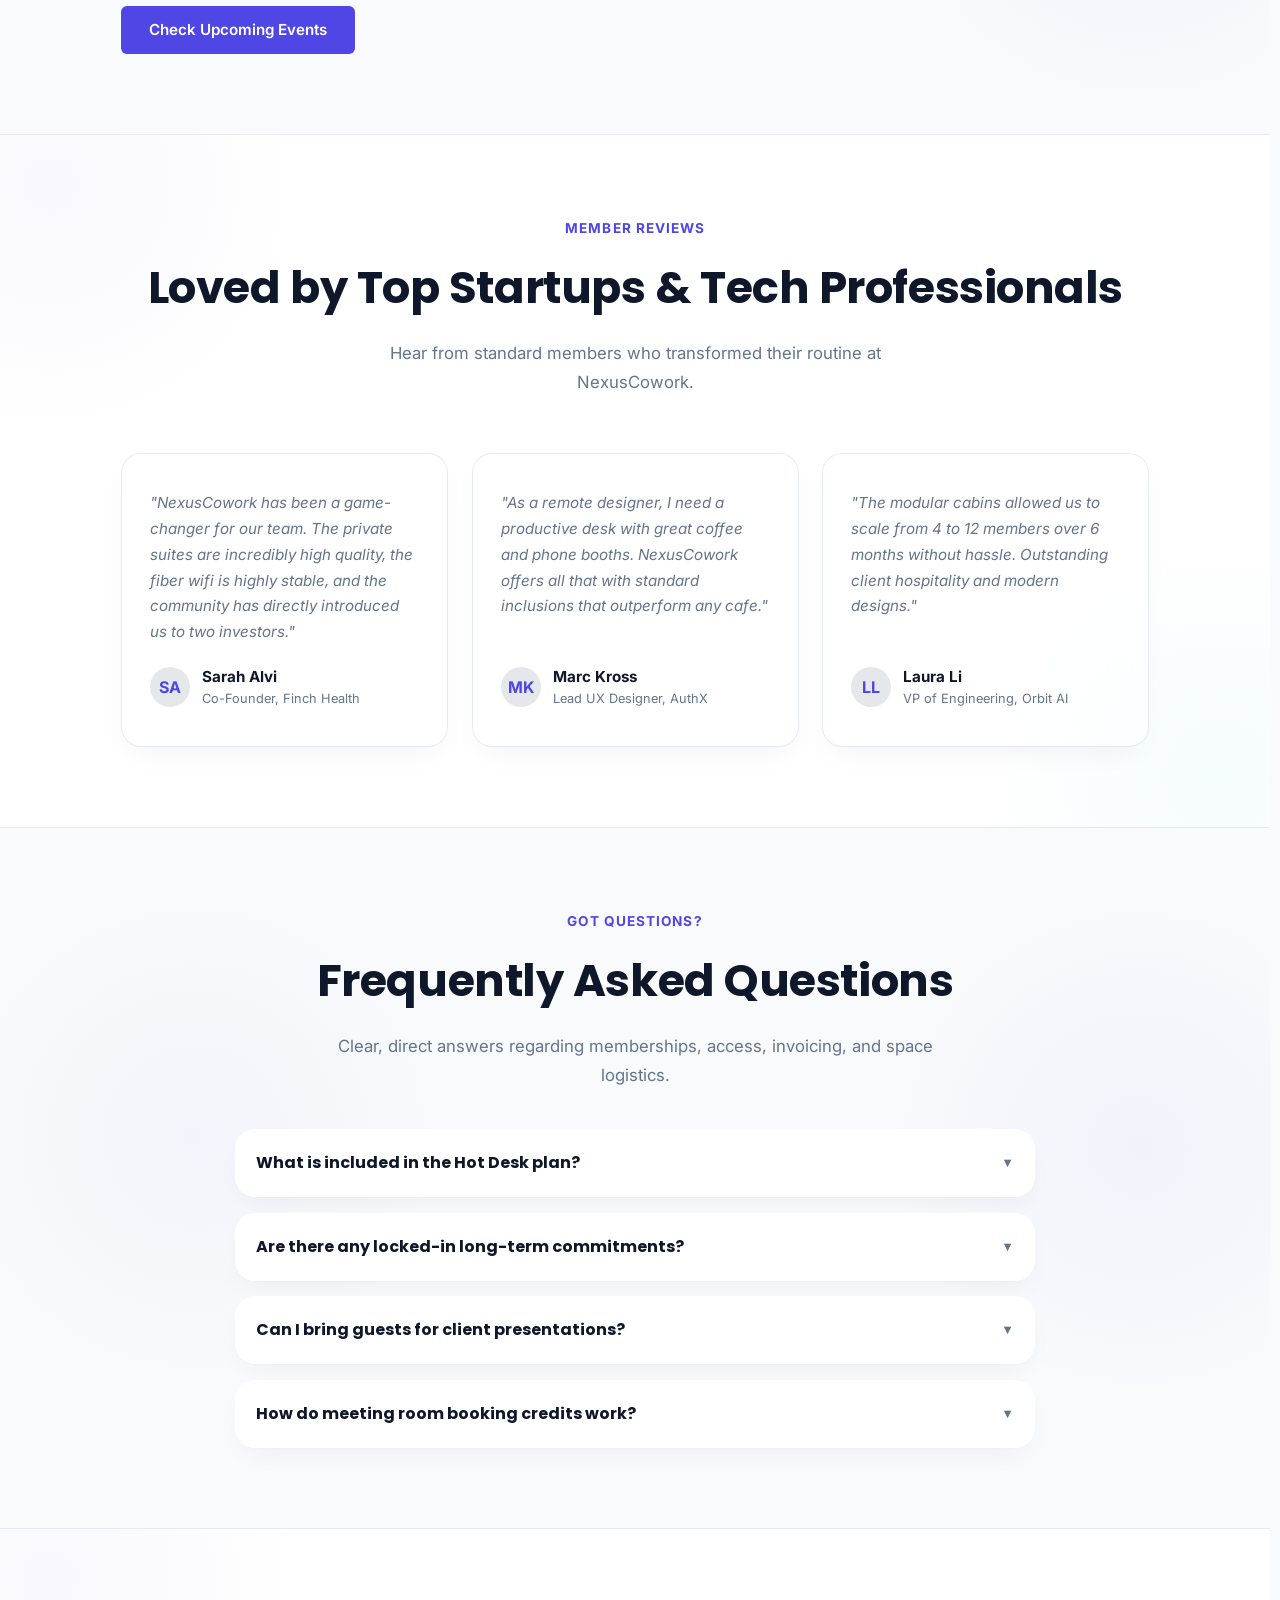
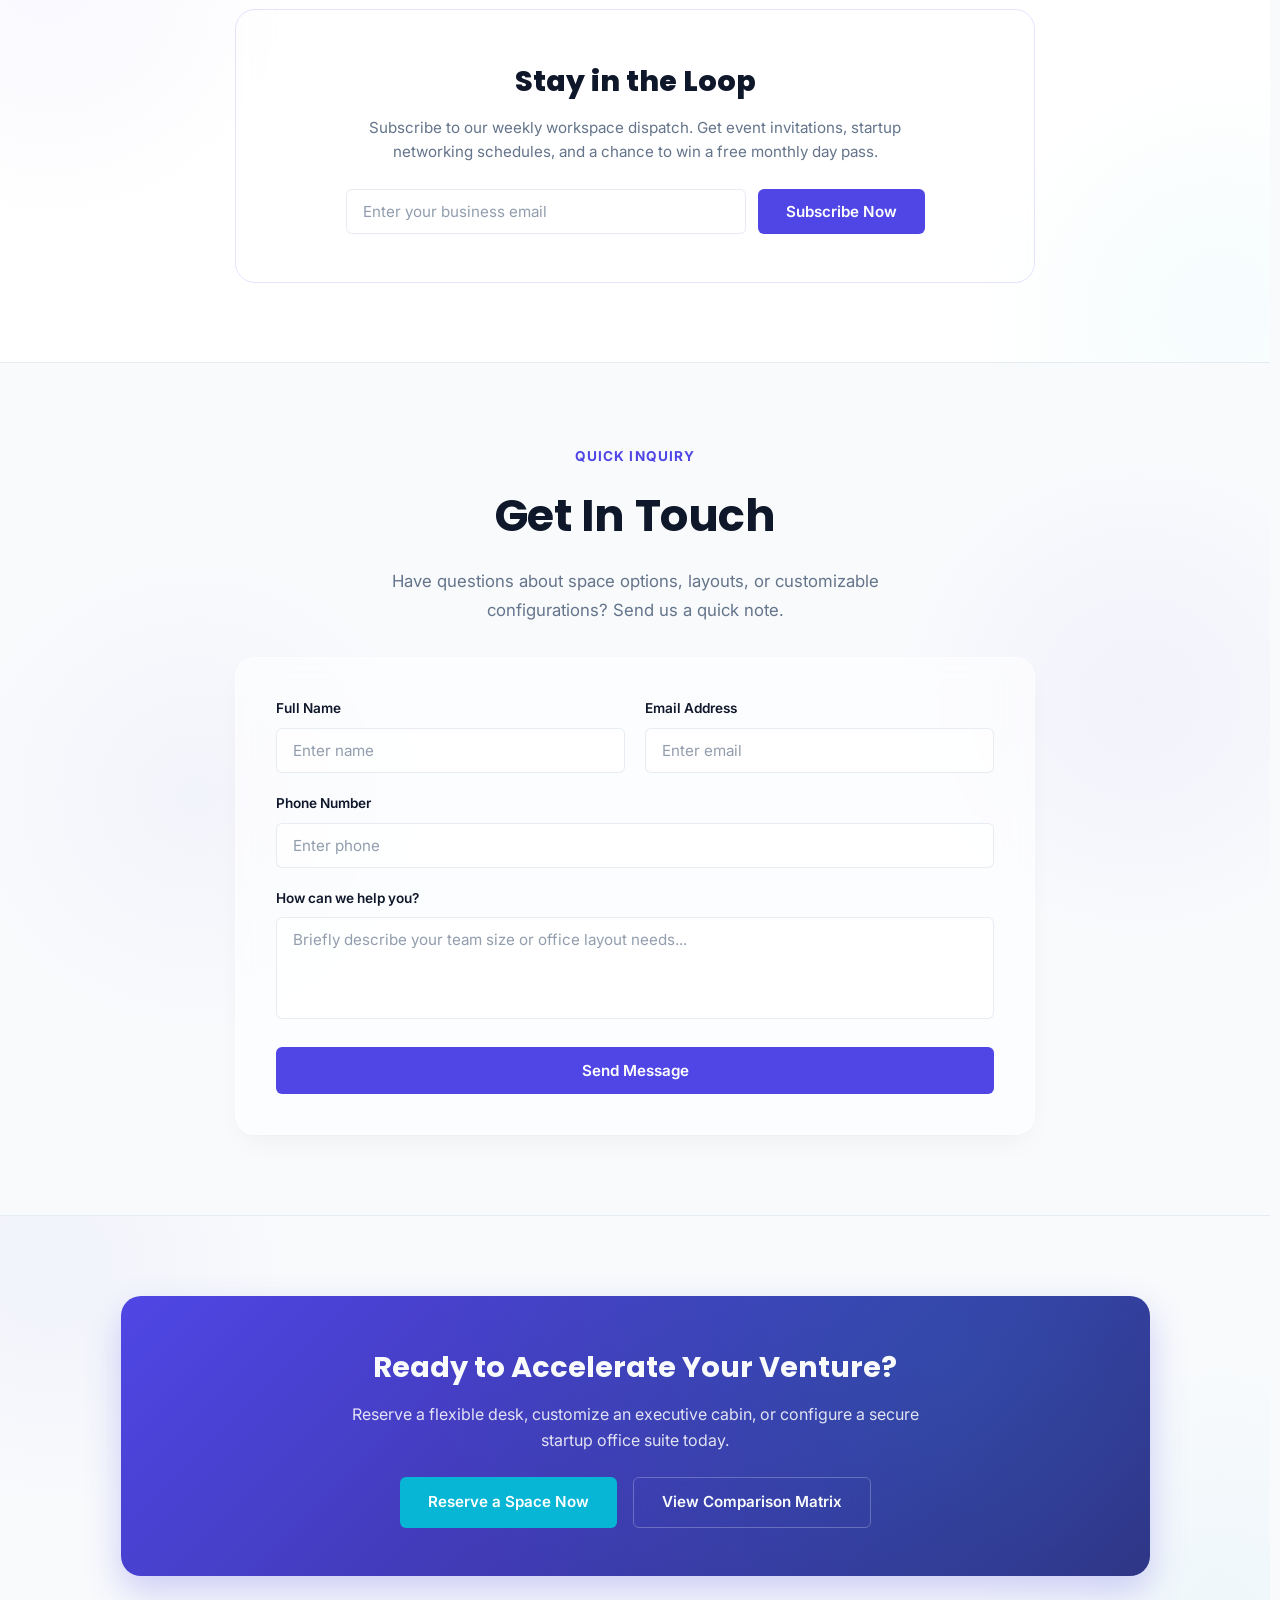
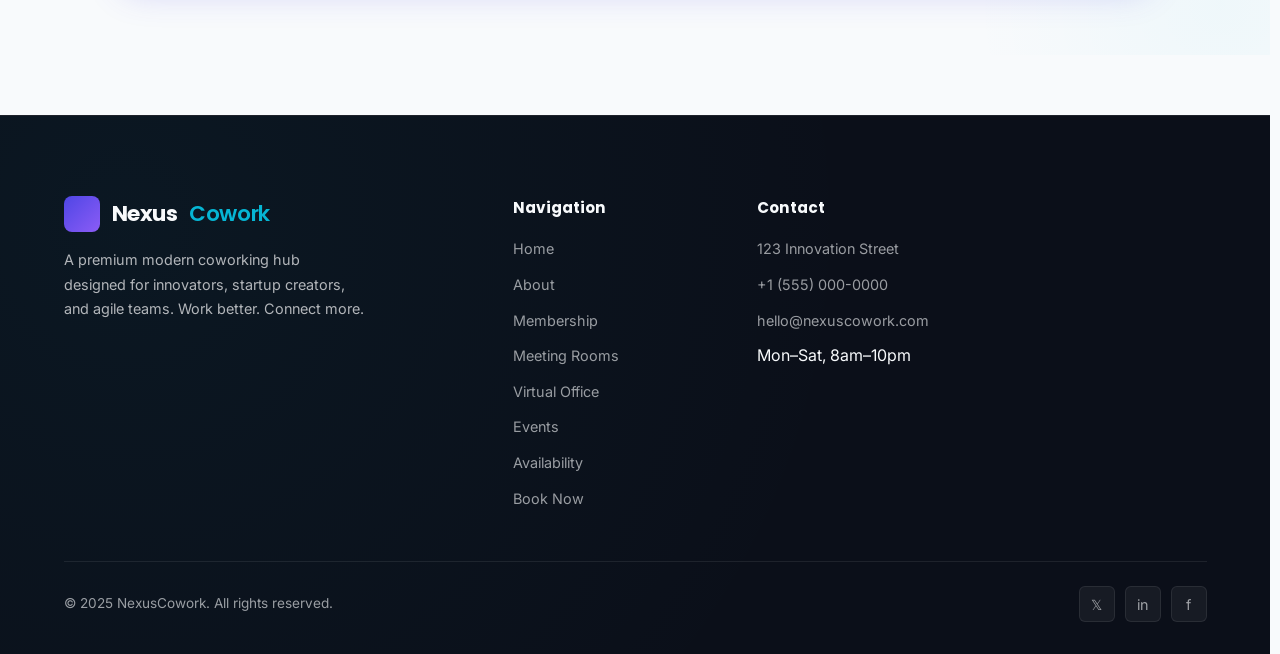
==== commit b5e64e3c: "first commit" ====
--- a/index.html
+++ b/index.html
@@ -1,42 +1,40 @@
 <!DOCTYPE html>
+
 <html lang="en">
 <head>
-  <meta charset="UTF-8" />
-  <meta name="viewport" content="width=device-width, initial-scale=1.0" />
-  <title>NexusCowork — Premium Coworking Space & Startup Hub</title>
-  <meta name="description" content="Welcome to NexusCowork. Explore premium hot desks, private cabins, modern meeting rooms, and custom startup offices designed for innovation." />
-  <link rel="stylesheet" href="style.css" />
+<meta charset="utf-8"/>
+<meta content="width=device-width, initial-scale=1.0" name="viewport"/>
+<title>NexusCowork — Premium Coworking Space &amp; Startup Hub</title>
+<meta content="Welcome to NexusCowork. Explore premium hot desks, private cabins, modern meeting rooms, and custom startup offices designed for innovation." name="description"/>
+<link href="style.css" rel="stylesheet"/>
 </head>
 <body>
-
 <!-- Loader -->
 <div id="page-loader"><div class="loader-ring"></div></div>
-
 <!-- Navbar -->
 <nav class="navbar" id="navbar">
-  <a href="index.html" class="nav-brand">
-    <div class="brand-icon">⚡</div>
+<a class="nav-brand" href="index.html">
+<div class="brand-icon"><i data-lucide="zap"></i></div>
     Nexus<span>Cowork</span>
-  </a>
-  <div class="hamburger" id="hamburger" aria-label="Toggle menu">
-    <span></span><span></span><span></span>
-  </div>
-  <ul class="nav-links" id="nav-links">
-    <li><a href="index.html" class="active">Home</a></li>
-    <li><a href="about.html">About</a></li>
-    <li><a href="membership.html">Membership</a></li>
-    <li><a href="meetingrooms.html">Meeting Rooms</a></li>
-    <li><a href="virtualoffice.html">Virtual Office</a></li>
-    <li><a href="events.html">Events</a></li>
-    <li><a href="availability.html">Availability</a></li>
-    <li><a href="booking.html" class="nav-cta">Book Now</a></li>
-  </ul>
+</a>
+<div aria-label="Toggle menu" class="hamburger" id="hamburger">
+<span></span><span></span><span></span>
+</div>
+<ul class="nav-links" id="nav-links">
+<li><a class="active" href="index.html">Home</a></li>
+<li><a href="about.html">About</a></li>
+<li><a href="membership.html">Membership</a></li>
+<li><a href="meetingrooms.html">Meeting Rooms</a></li>
+<li><a href="virtualoffice.html">Virtual Office</a></li>
+<li><a href="events.html">Events</a></li>
+<li><a href="availability.html">Availability</a></li>
+<li><a class="nav-cta" href="booking.html">Book Now</a></li>
+</ul>
 </nav>
-
 <!-- Hero Section -->
 <section class="hero" id="home">
-  <div class="hero-bg"></div>
-  <style>
+<div class="hero-bg"></div>
+<style>
     .hero-container-grid {
       display: grid;
       grid-template-columns: 1.2fr 1fr;
@@ -123,657 +121,624 @@
       .promotions-grid { padding: 24px 16px; gap: 16px; }
     }
   </style>
-  <div class="container hero-container-grid">
-    <div class="hero-content">
-      <div class="hero-badge"><span class="dot"></span> Designed for High-Growth Startups & Professionals</div>
-      <h1>Where Innovation Finds Its <span class="highlight">Workspace</span>.</h1>
-      <p>NexusCowork provides premium, flexible, and fully serviced office environments. Elevate your business in a vibrant community designed to accelerate productivity and collaboration.</p>
-      <div class="hero-actions" style="justify-content: flex-start;">
-        <a href="booking.html" class="btn btn-primary">🚀 Book Workspace</a>
-        <a href="membership.html" class="btn btn-outline">Explore Memberships</a>
-      </div>
-    </div>
-    <div class="hero-image-wrapper" style="position:relative;">
-      <div style="border-radius: var(--radius-lg); overflow:hidden; box-shadow: 0 20px 40px rgba(0,0,0,0.15); border:1px solid var(--border);">
-        <img src="https://images.unsplash.com/photo-1497366216548-37526070297c?auto=format&fit=crop&w=800&q=80" alt="Premium Coworking Hero Image" style="width:100%; transition: transform var(--transition);" />
-      </div>
-      <!-- Floating Card Accent -->
-      <div class="card hero-floating-card">
-        <h4 style="color:var(--text-dark); font-weight:700; margin-bottom:4px; font-size:1.05rem;">10Gbps Fiber Wifi</h4>
-        <p style="font-size:0.85rem; color:var(--text-muted); line-height:1.4;">Uncompromised networking speed for remote engineers.</p>
-      </div>
-    </div>
-  </div>
-</section>
-
+<div class="container hero-container-grid">
+<div class="hero-content">
+<div class="hero-badge"><span class="dot"></span> Designed for High-Growth Startups &amp; Professionals</div>
+<h1>Where Innovation Finds Its <span class="highlight">Workspace</span>.</h1>
+<p>NexusCowork provides premium, flexible, and fully serviced office environments. Elevate your business in a vibrant community designed to accelerate productivity and collaboration.</p>
+<div class="hero-actions" style="justify-content: flex-start;">
+<a class="btn btn-primary" href="booking.html"><i data-lucide="rocket"></i> Book Workspace</a>
+<a class="btn btn-outline" href="membership.html">Explore Memberships</a>
+</div>
+</div>
+<div class="hero-image-wrapper" style="position:relative;">
+<div style="border-radius: var(--radius-lg); overflow:hidden; box-shadow: 0 20px 40px rgba(0,0,0,0.15); border:1px solid var(--border);">
+<img alt="Premium Coworking Hero Image" src="https://images.unsplash.com/photo-1497366216548-37526070297c?auto=format&amp;fit=crop&amp;w=800&amp;q=80" style="width:100%; transition: transform var(--transition);"/>
+</div>
+<!-- Floating Card Accent -->
+<div class="card hero-floating-card">
+<h4 style="color:var(--text-dark); font-weight:700; margin-bottom:4px; font-size:1.05rem;">10Gbps Fiber Wifi</h4>
+<p style="font-size:0.85rem; color:var(--text-muted); line-height:1.4;">Uncompromised networking speed for remote engineers.</p>
+</div>
+</div>
+</div>
+</section>
 <!-- Logo Wall (Client/Startup Logos) -->
 <section class="section" style="border-top:1px solid var(--border); border-bottom:1px solid var(--border); background:#fff;">
-  <div class="container">
-    <p style="text-align:center; font-size:0.85rem; font-weight:700; text-transform:uppercase; letter-spacing:0.08em; color:var(--text-muted); margin-bottom:24px;">Trusted by top innovators and growing startup teams</p>
-    <div style="display:flex; justify-content:space-between; align-items:center; flex-wrap:wrap; gap:32px; opacity:0.6;">
-      <span style="font-size:1.4rem; font-weight:800; color:var(--text-dark);">🚀 STRIPE</span>
-      <span style="font-size:1.4rem; font-weight:800; color:var(--text-dark);">⚡ LINEAR</span>
-      <span style="font-size:1.4rem; font-weight:800; color:var(--text-dark);">🌐 FIOM</span>
-      <span style="font-size:1.4rem; font-weight:800; color:var(--text-dark);">🔋 AMPERE</span>
-      <span style="font-size:1.4rem; font-weight:800; color:var(--text-dark);">💡 VERIFIED</span>
-    </div>
-  </div>
-</section>
-
+<div class="container">
+<p style="text-align:center; font-size:0.85rem; font-weight:700; text-transform:uppercase; letter-spacing:0.08em; color:var(--text-muted); margin-bottom:24px;">Trusted by top innovators and growing startup teams</p>
+<div style="display:flex; justify-content:space-between; align-items:center; flex-wrap:wrap; gap:32px; opacity:0.6;">
+<span style="font-size:1.4rem; font-weight:800; color:var(--text-dark);"><i data-lucide="rocket"></i> STRIPE</span>
+<span style="font-size:1.4rem; font-weight:800; color:var(--text-dark);"><i data-lucide="zap"></i> LINEAR</span>
+<span style="font-size:1.4rem; font-weight:800; color:var(--text-dark);"><i data-lucide="globe"></i> FIOM</span>
+<span style="font-size:1.4rem; font-weight:800; color:var(--text-dark);"><i data-lucide="battery"></i> AMPERE</span>
+<span style="font-size:1.4rem; font-weight:800; color:var(--text-dark);"><i data-lucide="lightbulb"></i> VERIFIED</span>
+</div>
+</div>
+</section>
 <!-- [NEW SECTION 1] How It Works -->
 <section class="section" id="how-it-works" style="background:#fff;">
-  <div class="container">
-    <div class="section-header reveal">
-      <div class="section-tag">Smooth Process</div>
-      <h2>Getting Started in 3 Simple Steps</h2>
-      <p style="max-width:600px; margin:0 auto;">Skip the complex commercial leases. Start working from our spaces in a matter of hours.</p>
-    </div>
-    <div style="display:grid; grid-template-columns: repeat(auto-fit, minmax(280px, 1fr)); gap:32px; text-align:center;">
-      <div style="padding:20px;">
-        <div style="width:64px; height:64px; border-radius:50%; background:rgba(79, 70, 229, 0.1); color:var(--secondary); font-size:1.5rem; font-weight:800; display:flex; align-items:center; justify-content:center; margin:0 auto 20px;">1</div>
-        <h3 style="color:var(--text-dark); font-weight:700; margin-bottom:12px;">Choose Your Plan</h3>
-        <p style="color:var(--text-muted); font-size:0.95rem;">Select from daily passes, flexible hot desks, private cabins, or customizable startup suites.</p>
-      </div>
-      <div style="padding:20px;">
-        <div style="width:64px; height:64px; border-radius:50%; background:rgba(6, 182, 212, 0.1); color:var(--accent); font-size:1.5rem; font-weight:800; display:flex; align-items:center; justify-content:center; margin:0 auto 20px;">2</div>
-        <h3 style="color:var(--text-dark); font-weight:700; margin-bottom:12px;">Book & Customise</h3>
-        <p style="color:var(--text-muted); font-size:0.95rem;">Pick your preferred dates, add-ons (lockers, storage, meeting room credits), and pay online securely.</p>
-      </div>
-      <div style="padding:20px;">
-        <div style="width:64px; height:64px; border-radius:50%; background:rgba(139, 92, 246, 0.1); color:var(--purple); font-size:1.5rem; font-weight:800; display:flex; align-items:center; justify-content:center; margin:0 auto 20px;">3</div>
-        <h3 style="color:var(--text-dark); font-weight:700; margin-bottom:12px;">Check-In & Thrive</h3>
-        <p style="color:var(--text-muted); font-size:0.95rem;">Walk in, scan your RFID pass, connect to our high-speed network, and join our active community.</p>
-      </div>
-    </div>
-  </div>
-</section>
-
+<div class="container">
+<div class="section-header reveal">
+<div class="section-tag">Smooth Process</div>
+<h2>Getting Started in 3 Simple Steps</h2>
+<p style="max-width:600px; margin:0 auto;">Skip the complex commercial leases. Start working from our spaces in a matter of hours.</p>
+</div>
+<div style="display:grid; grid-template-columns: repeat(auto-fit, minmax(280px, 1fr)); gap:32px; text-align:center;">
+<div style="padding:20px;">
+<div style="width:64px; height:64px; border-radius:50%; background:rgba(79, 70, 229, 0.1); color:var(--secondary); font-size:1.5rem; font-weight:800; display:flex; align-items:center; justify-content:center; margin:0 auto 20px;">1</div>
+<h3 style="color:var(--text-dark); font-weight:700; margin-bottom:12px;">Choose Your Plan</h3>
+<p style="color:var(--text-muted); font-size:0.95rem;">Select from daily passes, flexible hot desks, private cabins, or customizable startup suites.</p>
+</div>
+<div style="padding:20px;">
+<div style="width:64px; height:64px; border-radius:50%; background:rgba(6, 182, 212, 0.1); color:var(--accent); font-size:1.5rem; font-weight:800; display:flex; align-items:center; justify-content:center; margin:0 auto 20px;">2</div>
+<h3 style="color:var(--text-dark); font-weight:700; margin-bottom:12px;">Book &amp; Customise</h3>
+<p style="color:var(--text-muted); font-size:0.95rem;">Pick your preferred dates, add-ons (lockers, storage, meeting room credits), and pay online securely.</p>
+</div>
+<div style="padding:20px;">
+<div style="width:64px; height:64px; border-radius:50%; background:rgba(139, 92, 246, 0.1); color:var(--purple); font-size:1.5rem; font-weight:800; display:flex; align-items:center; justify-content:center; margin:0 auto 20px;">3</div>
+<h3 style="color:var(--text-dark); font-weight:700; margin-bottom:12px;">Check-In &amp; Thrive</h3>
+<p style="color:var(--text-muted); font-size:0.95rem;">Walk in, scan your RFID pass, connect to our high-speed network, and join our active community.</p>
+</div>
+</div>
+</div>
+</section>
 <!-- Workspace Introduction & Modern Workspace Design -->
 <section class="section section-alt" id="workspace-intro">
-  <div class="container">
-    <div style="position:relative;">
-      <div style="border-radius:var(--radius-lg); overflow:hidden; box-shadow:var(--shadow); border:1px solid var(--border);">
-        <img src="https://images.unsplash.com/photo-1497215728101-856f4ea42174?auto=format&fit=crop&w=800&q=80" alt="Modern Office Lounge" style="width:100%;" />
-      </div>
-    </div>
-    <div>
-      <div class="section-tag">Modern Workspace Design</div>
-      <h2 style="font-size:2.2rem; font-weight:800; color:var(--text-dark); margin-bottom:20px; line-height:1.3;">Human-Centric Spaces Crafted for Peak Performance</h2>
-      <p style="color:var(--text); margin-bottom:24px; font-size:1.05rem; line-height:1.7;">At NexusCowork, we believe a workspace is more than just a desk and a chair. It’s an environment meticulously crafted to spark inspiration, foster healthy posture, and maximize productivity. Our spaces blend state-of-the-art office technology with abundant natural lighting, ergonomic furniture, and premium community-driven spaces.</p>
-      
-      <div class="grid-2col equal" style="gap:20px; margin-bottom:30px; align-items:start;">
-        <div style="display:flex; gap:12px; align-items:flex-start;">
-          <div style="color:var(--secondary); font-size:1.2rem; font-weight:bold;">✔</div>
-          <div>
-            <h4 style="color:var(--text-dark); font-weight:700; margin-bottom:4px;">Ergonomic Seating</h4>
-            <p style="font-size:0.9rem; color:var(--text-muted);">Fully adjustable Herman Miller chairs.</p>
-          </div>
-        </div>
-        <div style="display:flex; gap:12px; align-items:flex-start;">
-          <div style="color:var(--secondary); font-size:1.2rem; font-weight:bold;">✔</div>
-          <div>
-            <h4 style="color:var(--text-dark); font-weight:700; margin-bottom:4px;">Acoustic Privacy</h4>
-            <p style="font-size:0.9rem; color:var(--text-muted);">Sound-isolated phone booths & meeting rooms.</p>
-          </div>
-        </div>
-        <div style="display:flex; gap:12px; align-items:flex-start;">
-          <div style="color:var(--secondary); font-size:1.2rem; font-weight:bold;">✔</div>
-          <div>
-            <h4 style="color:var(--text-dark); font-weight:700; margin-bottom:4px;">Lush Biotopes</h4>
-            <p style="font-size:0.9rem; color:var(--text-muted);">Indoor plants for biophilic wellbeing.</p>
-          </div>
-        </div>
-        <div style="display:flex; gap:12px; align-items:flex-start;">
-          <div style="color:var(--secondary); font-size:1.2rem; font-weight:bold;">✔</div>
-          <div>
-            <h4 style="color:var(--text-dark); font-weight:700; margin-bottom:4px;">Natural Lighting</h4>
-            <p style="font-size:0.9rem; color:var(--text-muted);">Full-height glass facades for daylight.</p>
-          </div>
-        </div>
-      </div>
-      <a href="about.html" class="btn btn-outline">Explore Our Design Philosophy</a>
-    </div>
-  </div>
-</section>
-
+<div class="container">
+<div style="position:relative;">
+<div style="border-radius:var(--radius-lg); overflow:hidden; box-shadow:var(--shadow); border:1px solid var(--border);">
+<img alt="Modern Office Lounge" src="https://images.unsplash.com/photo-1497215728101-856f4ea42174?auto=format&amp;fit=crop&amp;w=800&amp;q=80" style="width:100%;"/>
+</div>
+</div>
+<div>
+<div class="section-tag">Modern Workspace Design</div>
+<h2 style="font-size:2.2rem; font-weight:800; color:var(--text-dark); margin-bottom:20px; line-height:1.3;">Human-Centric Spaces Crafted for Peak Performance</h2>
+<p style="color:var(--text); margin-bottom:24px; font-size:1.05rem; line-height:1.7;">At NexusCowork, we believe a workspace is more than just a desk and a chair. It’s an environment meticulously crafted to spark inspiration, foster healthy posture, and maximize productivity. Our spaces blend state-of-the-art office technology with abundant natural lighting, ergonomic furniture, and premium community-driven spaces.</p>
+<div class="grid-2col equal" style="gap:20px; margin-bottom:30px; align-items:start;">
+<div style="display:flex; gap:12px; align-items:flex-start;">
+<div style="color:var(--secondary); font-size:1.2rem; font-weight:bold;"><i data-lucide="check"></i></div>
+<div>
+<h4 style="color:var(--text-dark); font-weight:700; margin-bottom:4px;">Ergonomic Seating</h4>
+<p style="font-size:0.9rem; color:var(--text-muted);">Fully adjustable Herman Miller chairs.</p>
+</div>
+</div>
+<div style="display:flex; gap:12px; align-items:flex-start;">
+<div style="color:var(--secondary); font-size:1.2rem; font-weight:bold;"><i data-lucide="check"></i></div>
+<div>
+<h4 style="color:var(--text-dark); font-weight:700; margin-bottom:4px;">Acoustic Privacy</h4>
+<p style="font-size:0.9rem; color:var(--text-muted);">Sound-isolated phone booths &amp; meeting rooms.</p>
+</div>
+</div>
+<div style="display:flex; gap:12px; align-items:flex-start;">
+<div style="color:var(--secondary); font-size:1.2rem; font-weight:bold;"><i data-lucide="check"></i></div>
+<div>
+<h4 style="color:var(--text-dark); font-weight:700; margin-bottom:4px;">Lush Biotopes</h4>
+<p style="font-size:0.9rem; color:var(--text-muted);">Indoor plants for biophilic wellbeing.</p>
+</div>
+</div>
+<div style="display:flex; gap:12px; align-items:flex-start;">
+<div style="color:var(--secondary); font-size:1.2rem; font-weight:bold;"><i data-lucide="check"></i></div>
+<div>
+<h4 style="color:var(--text-dark); font-weight:700; margin-bottom:4px;">Natural Lighting</h4>
+<p style="font-size:0.9rem; color:var(--text-muted);">Full-height glass facades for daylight.</p>
+</div>
+</div>
+</div>
+<a class="btn btn-outline" href="about.html">Explore Our Design Philosophy</a>
+</div>
+</div>
+</section>
 <!-- Featured Workspaces (Private Cabins, Open Desks, Meeting Rooms, Startup Offices) -->
 <section class="section" id="featured-workspaces" style="background:#fff;">
-  <div class="container">
-    <div class="section-header reveal">
-      <div class="section-tag">Featured Workspaces</div>
-      <h2>Tailored Office Solutions for Every Stage</h2>
-      <p style="max-width:600px; margin:0 auto;">Choose the right working style for your schedule, team size, and growth ambitions.</p>
-    </div>
-    
-    <div class="cards-grid">
-      <!-- Private Cabins -->
-      <div class="card reveal" style="padding:0; overflow:hidden;">
-        <div style="height:200px; overflow:hidden;">
-          <img src="https://images.unsplash.com/photo-1497366811353-6870744d04b2?auto=format&fit=crop&w=600&q=80" alt="Private Cabins" style="width:100%; height:100%; object-fit:cover; transition:transform var(--transition);" />
-        </div>
-        <div style="padding:28px 24px;">
-          <h3 style="margin-bottom:6px;">Private Cabins</h3>
-          <p style="font-size:0.9rem; color:var(--secondary); font-weight:600; margin-bottom:12px;">From $450/month</p>
-          <p style="margin-bottom:20px; font-size:0.95rem;">Lockable, premium private offices tailored for growing corporate teams and focused specialists requiring maximum security.</p>
-          <a href="booking.html?type=cabin" class="btn btn-primary w-full" style="padding:10px 0; font-size:0.9rem;">Book Cabin</a>
-        </div>
-      </div>
-      
-      <!-- Open Desks -->
-      <div class="card reveal" style="padding:0; overflow:hidden;">
-        <div style="height:200px; overflow:hidden;">
-          <img src="https://images.unsplash.com/photo-1527192491265-7e15c55b1ed2?auto=format&fit=crop&w=600&q=80" alt="Open Desks" style="width:100%; height:100%; object-fit:cover;" />
-        </div>
-        <div style="padding:28px 24px;">
-          <h3 style="margin-bottom:6px;">Open Desks</h3>
-          <p style="font-size:0.9rem; color:var(--secondary); font-weight:600; margin-bottom:12px;">From $180/month</p>
-          <p style="margin-bottom:20px; font-size:0.95rem;">Highly flexible, dynamic desk options in a shared, creative open floorplan setup. Perfect for remote tech workers and freelancers.</p>
-          <a href="booking.html?type=desk" class="btn btn-primary w-full" style="padding:10px 0; font-size:0.9rem;">Book Desk</a>
-        </div>
-      </div>
-
-      <!-- Meeting Rooms -->
-      <div class="card reveal" style="padding:0; overflow:hidden;">
-        <div style="height:200px; overflow:hidden;">
-          <img src="https://images.unsplash.com/photo-1431540015161-0bf868a2d407?auto=format&fit=crop&w=600&q=80" alt="Meeting Rooms" style="width:100%; height:100%; object-fit:cover;" />
-        </div>
-        <div style="padding:28px 24px;">
-          <h3 style="margin-bottom:6px;">Meeting Rooms</h3>
-          <p style="font-size:0.9rem; color:var(--secondary); font-weight:600; margin-bottom:12px;">From $30/hour</p>
-          <p style="margin-bottom:20px; font-size:0.95rem;">State-of-the-art conference rooms and presentation spaces equipped with smart TVs, video conferencing, and whiteboards.</p>
-          <a href="booking.html?type=room" class="btn btn-primary w-full" style="padding:10px 0; font-size:0.9rem;">Book Room</a>
-        </div>
-      </div>
-
-      <!-- Startup Offices -->
-      <div class="card reveal card-special" style="padding:0; overflow:hidden;">
-        <div style="height:200px; overflow:hidden;">
-          <img src="https://images.unsplash.com/photo-1497366216548-37526070297c?auto=format&fit=crop&w=600&q=80" alt="Startup Offices" style="width:100%; height:100%; object-fit:cover;" />
-        </div>
-        <div style="padding:28px 24px;">
-          <h3 style="margin-bottom:6px;">Startup Suites</h3>
-          <p style="font-size:0.9rem; color:var(--purple); font-weight:600; margin-bottom:12px;">Custom Pricing</p>
-          <p style="margin-bottom:20px; font-size:0.95rem;">Fully tailored, custom-branded corporate suites for larger teams of 15 to 50. Includes custom layouts and meeting facilities.</p>
-          <a href="booking.html?type=suite" class="btn btn-accent w-full" style="padding:10px 0; font-size:0.9rem;">Request Quote</a>
-        </div>
-      </div>
-    </div>
-  </div>
-</section>
-
+<div class="container">
+<div class="section-header reveal">
+<div class="section-tag">Featured Workspaces</div>
+<h2>Tailored Office Solutions for Every Stage</h2>
+<p style="max-width:600px; margin:0 auto;">Choose the right working style for your schedule, team size, and growth ambitions.</p>
+</div>
+<div class="cards-grid">
+<!-- Private Cabins -->
+<div class="card reveal" style="padding:0; overflow:hidden;">
+<div style="height:200px; overflow:hidden;">
+<img alt="Private Cabins" src="https://images.unsplash.com/photo-1497366811353-6870744d04b2?auto=format&amp;fit=crop&amp;w=600&amp;q=80" style="width:100%; height:100%; object-fit:cover; transition:transform var(--transition);"/>
+</div>
+<div style="padding:28px 24px;">
+<h3 style="margin-bottom:6px;">Private Cabins</h3>
+<p style="font-size:0.9rem; color:var(--secondary); font-weight:600; margin-bottom:12px;">From $450/month</p>
+<p style="margin-bottom:20px; font-size:0.95rem;">Lockable, premium private offices tailored for growing corporate teams and focused specialists requiring maximum security.</p>
+<a class="btn btn-primary w-full" href="booking.html?type=cabin" style="padding:10px 0; font-size:0.9rem;">Book Cabin</a>
+</div>
+</div>
+<!-- Open Desks -->
+<div class="card reveal" style="padding:0; overflow:hidden;">
+<div style="height:200px; overflow:hidden;">
+<img alt="Open Desks" src="https://images.unsplash.com/photo-1527192491265-7e15c55b1ed2?auto=format&amp;fit=crop&amp;w=600&amp;q=80" style="width:100%; height:100%; object-fit:cover;"/>
+</div>
+<div style="padding:28px 24px;">
+<h3 style="margin-bottom:6px;">Open Desks</h3>
+<p style="font-size:0.9rem; color:var(--secondary); font-weight:600; margin-bottom:12px;">From $180/month</p>
+<p style="margin-bottom:20px; font-size:0.95rem;">Highly flexible, dynamic desk options in a shared, creative open floorplan setup. Perfect for remote tech workers and freelancers.</p>
+<a class="btn btn-primary w-full" href="booking.html?type=desk" style="padding:10px 0; font-size:0.9rem;">Book Desk</a>
+</div>
+</div>
+<!-- Meeting Rooms -->
+<div class="card reveal" style="padding:0; overflow:hidden;">
+<div style="height:200px; overflow:hidden;">
+<img alt="Meeting Rooms" src="https://images.unsplash.com/photo-1431540015161-0bf868a2d407?auto=format&amp;fit=crop&amp;w=600&amp;q=80" style="width:100%; height:100%; object-fit:cover;"/>
+</div>
+<div style="padding:28px 24px;">
+<h3 style="margin-bottom:6px;">Meeting Rooms</h3>
+<p style="font-size:0.9rem; color:var(--secondary); font-weight:600; margin-bottom:12px;">From $30/hour</p>
+<p style="margin-bottom:20px; font-size:0.95rem;">State-of-the-art conference rooms and presentation spaces equipped with smart TVs, video conferencing, and whiteboards.</p>
+<a class="btn btn-primary w-full" href="booking.html?type=room" style="padding:10px 0; font-size:0.9rem;">Book Room</a>
+</div>
+</div>
+<!-- Startup Offices -->
+<div class="card reveal card-special" style="padding:0; overflow:hidden;">
+<div style="height:200px; overflow:hidden;">
+<img alt="Startup Offices" src="https://images.unsplash.com/photo-1497366216548-37526070297c?auto=format&amp;fit=crop&amp;w=600&amp;q=80" style="width:100%; height:100%; object-fit:cover;"/>
+</div>
+<div style="padding:28px 24px;">
+<h3 style="margin-bottom:6px;">Startup Suites</h3>
+<p style="font-size:0.9rem; color:var(--purple); font-weight:600; margin-bottom:12px;">Custom Pricing</p>
+<p style="margin-bottom:20px; font-size:0.95rem;">Fully tailored, custom-branded corporate suites for larger teams of 15 to 50. Includes custom layouts and meeting facilities.</p>
+<a class="btn btn-accent w-full" href="booking.html?type=suite" style="padding:10px 0; font-size:0.9rem;">Request Quote</a>
+</div>
+</div>
+</div>
+</div>
+</section>
 <!-- [NEW SECTION 2] Location Highlights -->
 <section class="section section-alt" id="locations">
-  <div class="container">
-    <div class="section-header reveal">
-      <div class="section-tag">Urban Presence</div>
-      <h2>Our Premium City Locations</h2>
-      <p style="max-width:600px; margin:0 auto;">Strategically located in core commercial hotspots, fully connected with public transport links.</p>
-    </div>
-    <div style="display:grid; grid-template-columns: repeat(auto-fit, minmax(250px, 1fr)); gap:24px;">
-      <div class="card reveal" style="padding:24px;">
-        <h4 style="color:var(--text-dark); font-weight:700; margin-bottom:8px;">Downtown Plaza</h4>
-        <p style="font-size:0.9rem; color:var(--text-muted); margin-bottom:12px;">📍 45 Financial Avenue, Tower B</p>
-        <p style="font-size:0.85rem; margin-bottom:16px;">Direct metro connectivity, panoramic skyline vistas, and an exclusive sky-lounge.</p>
-        <span class="badge badge-success">Open</span>
-      </div>
-      <div class="card reveal" style="padding:24px;">
-        <h4 style="color:var(--text-dark); font-weight:700; margin-bottom:8px;">Tech District Hub</h4>
-        <p style="font-size:0.9rem; color:var(--text-muted); margin-bottom:12px;">📍 102 Innovation Parkway</p>
-        <p style="font-size:0.85rem; margin-bottom:16px;">Located near tech incubators and venture capital firm offices. Dynamic start-up vibe.</p>
-        <span class="badge badge-success">Open</span>
-      </div>
-      <div class="card reveal" style="padding:24px;">
-        <h4 style="color:var(--text-dark); font-weight:700; margin-bottom:8px;">Waterfront Creative</h4>
-        <p style="font-size:0.9rem; color:var(--text-muted); margin-bottom:12px;">📍 Pier 17 Marina Boulevard</p>
-        <p style="font-size:0.85rem; margin-bottom:16px;">Quiet views, high natural light, and customizable spaces perfect for creative studios.</p>
-        <span class="badge badge-success">Open</span>
-      </div>
-      <div class="card reveal" style="padding:24px;">
-        <h4 style="color:var(--text-dark); font-weight:700; margin-bottom:8px;">Bespoke Midtown</h4>
-        <p style="font-size:0.9rem; color:var(--text-muted); margin-bottom:12px;">📍 89 Parkside Square</p>
-        <p style="font-size:0.85rem; margin-bottom:16px;">Boutique layouts, leafy views, and customizable executive office spaces.</p>
-        <span class="badge badge-warning">Opening Q4</span>
-      </div>
-    </div>
-  </div>
-</section>
-
+<div class="container">
+<div class="section-header reveal">
+<div class="section-tag">Urban Presence</div>
+<h2>Our Premium City Locations</h2>
+<p style="max-width:600px; margin:0 auto;">Strategically located in core commercial hotspots, fully connected with public transport links.</p>
+</div>
+<div style="display:grid; grid-template-columns: repeat(auto-fit, minmax(250px, 1fr)); gap:24px;">
+<div class="card reveal" style="padding:24px;">
+<h4 style="color:var(--text-dark); font-weight:700; margin-bottom:8px;">Downtown Plaza</h4>
+<p style="font-size:0.9rem; color:var(--text-muted); margin-bottom:12px;"><i data-lucide="map-pin"></i> 45 Financial Avenue, Tower B</p>
+<p style="font-size:0.85rem; margin-bottom:16px;">Direct metro connectivity, panoramic skyline vistas, and an exclusive sky-lounge.</p>
+<span class="badge badge-success">Open</span>
+</div>
+<div class="card reveal" style="padding:24px;">
+<h4 style="color:var(--text-dark); font-weight:700; margin-bottom:8px;">Tech District Hub</h4>
+<p style="font-size:0.9rem; color:var(--text-muted); margin-bottom:12px;"><i data-lucide="map-pin"></i> 102 Innovation Parkway</p>
+<p style="font-size:0.85rem; margin-bottom:16px;">Located near tech incubators and venture capital firm offices. Dynamic start-up vibe.</p>
+<span class="badge badge-success">Open</span>
+</div>
+<div class="card reveal" style="padding:24px;">
+<h4 style="color:var(--text-dark); font-weight:700; margin-bottom:8px;">Waterfront Creative</h4>
+<p style="font-size:0.9rem; color:var(--text-muted); margin-bottom:12px;"><i data-lucide="map-pin"></i> Pier 17 Marina Boulevard</p>
+<p style="font-size:0.85rem; margin-bottom:16px;">Quiet views, high natural light, and customizable spaces perfect for creative studios.</p>
+<span class="badge badge-success">Open</span>
+</div>
+<div class="card reveal" style="padding:24px;">
+<h4 style="color:var(--text-dark); font-weight:700; margin-bottom:8px;">Bespoke Midtown</h4>
+<p style="font-size:0.9rem; color:var(--text-muted); margin-bottom:12px;"><i data-lucide="map-pin"></i> 89 Parkside Square</p>
+<p style="font-size:0.85rem; margin-bottom:16px;">Boutique layouts, leafy views, and customizable executive office spaces.</p>
+<span class="badge badge-warning">Opening Q4</span>
+</div>
+</div>
+</div>
+</section>
 <!-- Workspace Statistics Counters -->
 <section class="section" id="stats" style="background:#fff;">
-  <div class="container">
-    <div class="stats-bar reveal">
-      <div class="stat-item">
-        <div class="stat-num" data-count="1200" data-suffix="+">0</div>
-        <div class="stat-label">Active Members</div>
-      </div>
-      <div class="stat-item">
-        <div class="stat-num" data-count="15" data-suffix="">0</div>
-        <div class="stat-label">Meeting Rooms</div>
-      </div>
-      <div class="stat-item">
-        <div class="stat-num" data-count="4" data-suffix="">0</div>
-        <div class="stat-label">City Locations</div>
-      </div>
-      <div class="stat-item">
-        <div class="stat-num" data-count="99" data-suffix="%">0</div>
-        <div class="stat-label">Satisfaction Score</div>
-      </div>
-    </div>
-  </div>
-</section>
-
+<div class="container">
+<div class="stats-bar reveal">
+<div class="stat-item">
+<div class="stat-num" data-count="1200" data-suffix="+">0</div>
+<div class="stat-label">Active Members</div>
+</div>
+<div class="stat-item">
+<div class="stat-num" data-count="15" data-suffix="">0</div>
+<div class="stat-label">Meeting Rooms</div>
+</div>
+<div class="stat-item">
+<div class="stat-num" data-count="4" data-suffix="">0</div>
+<div class="stat-label">City Locations</div>
+</div>
+<div class="stat-item">
+<div class="stat-num" data-count="99" data-suffix="%">0</div>
+<div class="stat-label">Satisfaction Score</div>
+</div>
+</div>
+</div>
+</section>
 <!-- Workspace Amenities Section -->
 <section class="section section-alt" id="amenities">
-  <div class="container">
-    <div class="section-header reveal">
-      <div class="section-tag">Standard Inclusions</div>
-      <h2>Engineered for Seamless Productivity</h2>
-      <p style="max-width:600px; margin:0 auto;">Everything you need to work faster and focus on what truly matters.</p>
-    </div>
-    
-    <div style="display:grid; grid-template-columns:repeat(auto-fit, minmax(240px, 1fr)); gap:24px;">
-      <div class="card reveal" style="padding:24px;">
-        <div class="card-icon" style="margin-bottom:12px;">📶</div>
-        <h4 style="color:var(--text-dark); margin-bottom:6px;">High-Speed Fiber</h4>
-        <p style="font-size:0.85rem; color:var(--text-muted);">Redundant gigabit networks throughout.</p>
-      </div>
-      <div class="card reveal" style="padding:24px;">
-        <div class="card-icon" style="margin-bottom:12px;">☕</div>
-        <h4 style="color:var(--text-dark); margin-bottom:6px;">Micro-Roast Coffee</h4>
-        <p style="font-size:0.85rem; color:var(--text-muted);">Unlimited organic specialty espresso drinks.</p>
-      </div>
-      <div class="card reveal" style="padding:24px;">
-        <div class="card-icon" style="margin-bottom:12px;">📞</div>
-        <h4 style="color:var(--text-dark); margin-bottom:6px;">Soundproof Booths</h4>
-        <p style="font-size:0.85rem; color:var(--text-muted);">Private spaces for calls and video meetings.</p>
-      </div>
-      <div class="card reveal" style="padding:24px;">
-        <div class="card-icon" style="margin-bottom:12px;">🖨️</div>
-        <h4 style="color:var(--text-dark); margin-bottom:6px;">Business Stations</h4>
-        <p style="font-size:0.85rem; color:var(--text-muted);">Advanced high-volume scanning & printing.</p>
-      </div>
-      <div class="card reveal" style="padding:24px;">
-        <div class="card-icon" style="margin-bottom:12px;">🛡️</div>
-        <h4 style="color:var(--text-dark); margin-bottom:6px;">24/7 RFID Access</h4>
-        <p style="font-size:0.85rem; color:var(--text-muted);">Work on your own terms with secure entry.</p>
-      </div>
-      <div class="card reveal" style="padding:24px;">
-        <div class="card-icon" style="margin-bottom:12px;">🙋‍♂️</div>
-        <h4 style="color:var(--text-dark); margin-bottom:6px;">Front Desk Support</h4>
-        <p style="font-size:0.85rem; color:var(--text-muted);">Dedicated site managers ready to assist.</p>
-      </div>
-      <div class="card reveal" style="padding:24px;">
-        <div class="card-icon" style="margin-bottom:12px;">🚪</div>
-        <h4 style="color:var(--text-dark); margin-bottom:6px;">Secure Storage</h4>
-        <p style="font-size:0.85rem; color:var(--text-muted);">Personal lockers for keys and laptops.</p>
-      </div>
-      <div class="card reveal" style="padding:24px;">
-        <div class="card-icon" style="margin-bottom:12px;">🛋️</div>
-        <h4 style="color:var(--text-dark); margin-bottom:6px;">Social Lounges</h4>
-        <p style="font-size:0.85rem; color:var(--text-muted);">Spacious communal zones to unplug and rest.</p>
-      </div>
-    </div>
-  </div>
-</section>
-
+<div class="container">
+<div class="section-header reveal">
+<div class="section-tag">Standard Inclusions</div>
+<h2>Engineered for Seamless Productivity</h2>
+<p style="max-width:600px; margin:0 auto;">Everything you need to work faster and focus on what truly matters.</p>
+</div>
+<div style="display:grid; grid-template-columns:repeat(auto-fit, minmax(240px, 1fr)); gap:24px;">
+<div class="card reveal" style="padding:24px;">
+<div class="card-icon" style="margin-bottom:12px;"><i data-lucide="signal"></i></div>
+<h4 style="color:var(--text-dark); margin-bottom:6px;">High-Speed Fiber</h4>
+<p style="font-size:0.85rem; color:var(--text-muted);">Redundant gigabit networks throughout.</p>
+</div>
+<div class="card reveal" style="padding:24px;">
+<div class="card-icon" style="margin-bottom:12px;"><i data-lucide="coffee"></i></div>
+<h4 style="color:var(--text-dark); margin-bottom:6px;">Micro-Roast Coffee</h4>
+<p style="font-size:0.85rem; color:var(--text-muted);">Unlimited organic specialty espresso drinks.</p>
+</div>
+<div class="card reveal" style="padding:24px;">
+<div class="card-icon" style="margin-bottom:12px;"><i data-lucide="phone"></i></div>
+<h4 style="color:var(--text-dark); margin-bottom:6px;">Soundproof Booths</h4>
+<p style="font-size:0.85rem; color:var(--text-muted);">Private spaces for calls and video meetings.</p>
+</div>
+<div class="card reveal" style="padding:24px;">
+<div class="card-icon" style="margin-bottom:12px;"><i data-lucide="printer"></i></div>
+<h4 style="color:var(--text-dark); margin-bottom:6px;">Business Stations</h4>
+<p style="font-size:0.85rem; color:var(--text-muted);">Advanced high-volume scanning &amp; printing.</p>
+</div>
+<div class="card reveal" style="padding:24px;">
+<div class="card-icon" style="margin-bottom:12px;"><i data-lucide="shield"></i></div>
+<h4 style="color:var(--text-dark); margin-bottom:6px;">24/7 RFID Access</h4>
+<p style="font-size:0.85rem; color:var(--text-muted);">Work on your own terms with secure entry.</p>
+</div>
+<div class="card reveal" style="padding:24px;">
+<div class="card-icon" style="margin-bottom:12px;"><i data-lucide="user"></i></div>
+<h4 style="color:var(--text-dark); margin-bottom:6px;">Front Desk Support</h4>
+<p style="font-size:0.85rem; color:var(--text-muted);">Dedicated site managers ready to assist.</p>
+</div>
+<div class="card reveal" style="padding:24px;">
+<div class="card-icon" style="margin-bottom:12px;"><i data-lucide="door-closed"></i></div>
+<h4 style="color:var(--text-dark); margin-bottom:6px;">Secure Storage</h4>
+<p style="font-size:0.85rem; color:var(--text-muted);">Personal lockers for keys and laptops.</p>
+</div>
+<div class="card reveal" style="padding:24px;">
+<div class="card-icon" style="margin-bottom:12px;"><i data-lucide="sofa"></i></div>
+<h4 style="color:var(--text-dark); margin-bottom:6px;">Social Lounges</h4>
+<p style="font-size:0.85rem; color:var(--text-muted);">Spacious communal zones to unplug and rest.</p>
+</div>
+</div>
+</div>
+</section>
 <!-- [NEW SECTION 3] B2B SaaS Perks & Benefits -->
 <section class="section" id="perks" style="background:#fff;">
-  <div class="container">
-    <div class="section-header reveal">
-      <div class="section-tag">Value Add-Ons</div>
-      <h2>Exclusive Member Marketplace Perks</h2>
-      <p style="max-width:600px; margin:0 auto;">As a NexusCowork member, unlock over $5,000 in credits and discounts with our strategic software partners.</p>
-    </div>
-    <div style="display:grid; grid-template-columns: repeat(auto-fit, minmax(200px, 1fr)); gap:24px; text-align:center;">
-      <div class="card reveal" style="padding:24px; border:1.5px dashed var(--border);">
-        <h4 style="color:var(--text-dark); font-weight:700; margin-bottom:8px;">AWS Cloud</h4>
-        <p style="font-size:0.85rem; color:var(--text-muted); margin-bottom:12px;">Up to $2,000 in credits</p>
-      </div>
-      <div class="card reveal" style="padding:24px; border:1.5px dashed var(--border);">
-        <h4 style="color:var(--text-dark); font-weight:700; margin-bottom:8px;">Notion</h4>
-        <p style="font-size:0.85rem; color:var(--text-muted); margin-bottom:12px;">6 months free on Plus Plan</p>
-      </div>
-      <div class="card reveal" style="padding:24px; border:1.5px dashed var(--border);">
-        <h4 style="color:var(--text-dark); font-weight:700; margin-bottom:8px;">HubSpot</h4>
-        <p style="font-size:0.85rem; color:var(--text-muted); margin-bottom:12px;">30% off first year subscription</p>
-      </div>
-      <div class="card reveal" style="padding:24px; border:1.5px dashed var(--border);">
-        <h4 style="color:var(--text-dark); font-weight:700; margin-bottom:8px;">Slack</h4>
-        <p style="font-size:0.85rem; color:var(--text-muted); margin-bottom:12px;">20% discount on Pro Tier</p>
-      </div>
-    </div>
-  </div>
-</section>
-
+<div class="container">
+<div class="section-header reveal">
+<div class="section-tag">Value Add-Ons</div>
+<h2>Exclusive Member Marketplace Perks</h2>
+<p style="max-width:600px; margin:0 auto;">As a NexusCowork member, unlock over $5,000 in credits and discounts with our strategic software partners.</p>
+</div>
+<div style="display:grid; grid-template-columns: repeat(auto-fit, minmax(200px, 1fr)); gap:24px; text-align:center;">
+<div class="card reveal" style="padding:24px; border:1.5px dashed var(--border);">
+<h4 style="color:var(--text-dark); font-weight:700; margin-bottom:8px;">AWS Cloud</h4>
+<p style="font-size:0.85rem; color:var(--text-muted); margin-bottom:12px;">Up to $2,000 in credits</p>
+</div>
+<div class="card reveal" style="padding:24px; border:1.5px dashed var(--border);">
+<h4 style="color:var(--text-dark); font-weight:700; margin-bottom:8px;">Notion</h4>
+<p style="font-size:0.85rem; color:var(--text-muted); margin-bottom:12px;">6 months free on Plus Plan</p>
+</div>
+<div class="card reveal" style="padding:24px; border:1.5px dashed var(--border);">
+<h4 style="color:var(--text-dark); font-weight:700; margin-bottom:8px;">HubSpot</h4>
+<p style="font-size:0.85rem; color:var(--text-muted); margin-bottom:12px;">30% off first year subscription</p>
+</div>
+<div class="card reveal" style="padding:24px; border:1.5px dashed var(--border);">
+<h4 style="color:var(--text-dark); font-weight:700; margin-bottom:8px;">Slack</h4>
+<p style="font-size:0.85rem; color:var(--text-muted); margin-bottom:12px;">20% discount on Pro Tier</p>
+</div>
+</div>
+</div>
+</section>
 <!-- [NEW SECTION 4] Workspace Safety & Access Security -->
 <section class="section section-alt" id="safety-security">
-  <div class="container">
-    <div>
-      <div class="section-tag">Secure Operations</div>
-      <h2 style="font-size:2.2rem; font-weight:800; color:var(--text-dark); margin-bottom:20px;">Corporate-Grade Safety & Data Security</h2>
-      <p style="color:var(--text); margin-bottom:16px;">We safeguard your equipment, your physical environment, and your proprietary networking networks with professional infrastructure protocols.</p>
-      
-      <ul style="display:flex; flex-direction:column; gap:12px; font-size:0.95rem; color:var(--text);">
-        <li>🔒 <strong>24/7 RFID Gateways</strong> - Multi-tiered secure access points across offices and common hallways.</li>
-        <li>📹 <strong>Surveillance Coverage</strong> - Secure CCTV monitoring across building entryways and communal lounges.</li>
-        <li>🌐 <strong>Encrypted SSIDs</strong> - Secure enterprise firewalls and private virtual networks for technical teams.</li>
-        <li>🧹 <strong>Sanitised Daily</strong> - Professional janitorial staff cleaning standard workspaces every night.</li>
-      </ul>
-    </div>
-    <div>
-      <div style="border-radius:var(--radius-lg); overflow:hidden; box-shadow:var(--shadow); border:1px solid var(--border);">
-        <img src="https://images.unsplash.com/photo-1497366811353-6870744d04b2?auto=format&fit=crop&w=800&q=80" alt="Secure Workspace Gateways" style="width:100%;" />
-      </div>
-    </div>
-  </div>
-</section>
-
+<div class="container">
+<div>
+<div class="section-tag">Secure Operations</div>
+<h2 style="font-size:2.2rem; font-weight:800; color:var(--text-dark); margin-bottom:20px;">Corporate-Grade Safety &amp; Data Security</h2>
+<p style="color:var(--text); margin-bottom:16px;">We safeguard your equipment, your physical environment, and your proprietary networking networks with professional infrastructure protocols.</p>
+<ul style="display:flex; flex-direction:column; gap:12px; font-size:0.95rem; color:var(--text);">
+<li><i data-lucide="lock"></i> <strong>24/7 RFID Gateways</strong> - Multi-tiered secure access points across offices and common hallways.</li>
+<li><i data-lucide="video"></i> <strong>Surveillance Coverage</strong> - Secure CCTV monitoring across building entryways and communal lounges.</li>
+<li><i data-lucide="globe"></i> <strong>Encrypted SSIDs</strong> - Secure enterprise firewalls and private virtual networks for technical teams.</li>
+<li><i data-lucide="brush"></i> <strong>Sanitised Daily</strong> - Professional janitorial staff cleaning standard workspaces every night.</li>
+</ul>
+</div>
+<div>
+<div style="border-radius:var(--radius-lg); overflow:hidden; box-shadow:var(--shadow); border:1px solid var(--border);">
+<img alt="Secure Workspace Gateways" src="https://images.unsplash.com/photo-1497366811353-6870744d04b2?auto=format&amp;fit=crop&amp;w=800&amp;q=80" style="width:100%;"/>
+</div>
+</div>
+</div>
+</section>
 <!-- Promotions & Membership Offer Banners -->
 <section class="section" id="promotions" style="background:#fff;">
-  <div class="container">
-    <div style="background: linear-gradient(135deg, var(--primary-dark) 0%, #1e1b4b 100%); color:var(--text-light); border-radius:var(--radius-lg); border:1px solid rgba(255,255,255,0.08); box-shadow:0 15px 35px rgba(0,0,0,0.15);" class="promotions-grid">
-      <div>
-        <div class="badge badge-success" style="margin-bottom:16px;">Voted #1 Startup Hub</div>
-        <h2 style="color:var(--text-light); font-size:2rem; font-weight:800; margin-bottom:14px; letter-spacing:-0.02em;">Launch Special: Save 20% on Private Cabins & Dedicated Desks</h2>
-        <p style="color:rgba(255,255,255,0.8); margin-bottom:24px; font-size:1.05rem;">Start your startup scaling with a premium office setup. Sign up for a 6-month contract before the end of this month and unlock exclusive member perks worth $2,500.</p>
-        <div style="display:flex; gap:16px;">
-          <a href="booking.html" class="btn btn-accent">Claim Offer Now</a>
-          <a href="membership.html" class="btn btn-outline" style="color:var(--text-light); border-color:rgba(255,255,255,0.25); background:transparent;">View Pricing Plans</a>
-        </div>
-      </div>
-      <div style="background:rgba(255,255,255,0.05); padding:32px; border-radius:var(--radius); border:1px solid rgba(255,255,255,0.08);">
-        <h4 style="font-family:var(--font-head); font-weight:700; margin-bottom:12px; color:var(--accent);">Startup Scale Pack</h4>
-        <ul style="display:flex; flex-direction:column; gap:12px; font-size:0.9rem; color:rgba(255,255,255,0.9);">
-          <li>🔥 Free 10 hours Meeting Credits per Month</li>
-          <li>👔 Mail handling & virtual address included</li>
-          <li>🎟️ Free access to all networking events</li>
-          <li>☁️ $2,000 AWS & Google Cloud credits</li>
-        </ul>
-      </div>
-    </div>
-  </div>
-</section>
-
+<div class="container">
+<div class="promotions-grid" style="background: linear-gradient(135deg, var(--primary-dark) 0%, #1e1b4b 100%); color:var(--text-light); border-radius:var(--radius-lg); border:1px solid rgba(255,255,255,0.08); box-shadow:0 15px 35px rgba(0,0,0,0.15);">
+<div>
+<div class="badge badge-success" style="margin-bottom:16px;">Voted #1 Startup Hub</div>
+<h2 style="color:var(--text-light); font-size:2rem; font-weight:800; margin-bottom:14px; letter-spacing:-0.02em;">Launch Special: Save 20% on Private Cabins &amp; Dedicated Desks</h2>
+<p style="color:rgba(255,255,255,0.8); margin-bottom:24px; font-size:1.05rem;">Start your startup scaling with a premium office setup. Sign up for a 6-month contract before the end of this month and unlock exclusive member perks worth $2,500.</p>
+<div style="display:flex; gap:16px;">
+<a class="btn btn-accent" href="booking.html">Claim Offer Now</a>
+<a class="btn btn-outline" href="membership.html" style="color:var(--text-light); border-color:rgba(255,255,255,0.25); background:transparent;">View Pricing Plans</a>
+</div>
+</div>
+<div style="background:rgba(255,255,255,0.05); padding:32px; border-radius:var(--radius); border:1px solid rgba(255,255,255,0.08);">
+<h4 style="font-family:var(--font-head); font-weight:700; margin-bottom:12px; color:var(--accent);">Startup Scale Pack</h4>
+<ul style="display:flex; flex-direction:column; gap:12px; font-size:0.9rem; color:rgba(255,255,255,0.9);">
+<li><i data-lucide="flame"></i> Free 10 hours Meeting Credits per Month</li>
+<li><i data-lucide="briefcase"></i> Mail handling &amp; virtual address included</li>
+<li><i data-lucide="ticket"></i> Free access to all networking events</li>
+<li><i data-lucide="cloud"></i> $2,000 AWS &amp; Google Cloud credits</li>
+</ul>
+</div>
+</div>
+</div>
+</section>
 <!-- [NEW SECTION 5] Plan Comparison Matrix Summary -->
 <section class="section section-alt" id="plan-comparison">
-  <div class="container">
-    <div class="section-header reveal">
-      <div class="section-tag">Quick Comparison</div>
-      <h2>Find the Perfect Fit</h2>
-      <p style="max-width:500px; margin:0 auto;">Compare core benefits across our standard flexible membership tiers.</p>
-    </div>
-    <div style="overflow-x:auto;">
-      <table class="data-table" style="width:100%; border:1px solid var(--border); border-radius:var(--radius); background:#fff;">
-        <thead>
-          <tr>
-            <th>Workspace Feature</th>
-            <th>Open Hot Desk</th>
-            <th>Dedicated Desk</th>
-            <th>Private Cabin</th>
-          </tr>
-        </thead>
-        <tbody>
-          <tr>
-            <td><strong>Access Hours</strong></td>
-            <td>Mon–Sat, 8am–10pm</td>
-            <td>24/7 Secure Access</td>
-            <td>24/7 Secure Access</td>
-          </tr>
-          <tr>
-            <td><strong>Wi-Fi Speed</strong></td>
-            <td>Up to 100 Mbps</td>
-            <td>Up to 500 Mbps</td>
-            <td>Custom LAN + 1Gbps Wifi</td>
-          </tr>
-          <tr>
-            <td><strong>Meeting Room Credits</strong></td>
-            <td>2 Hours / month</td>
-            <td>5 Hours / month</td>
-            <td>12 Hours / month</td>
-          </tr>
-          <tr>
-            <td><strong>Virtual Mailing Address</strong></td>
-            <td>Optional Add-on</td>
-            <td>Included</td>
-            <td>Included</td>
-          </tr>
-          <tr>
-            <td><strong>Company Lockers</strong></td>
-            <td>Daily Rental</td>
-            <td>Included (Private)</td>
-            <td>Included (Fitted In Cabin)</td>
-          </tr>
-        </tbody>
-      </table>
-    </div>
-  </div>
-</section>
-
+<div class="container">
+<div class="section-header reveal">
+<div class="section-tag">Quick Comparison</div>
+<h2>Find the Perfect Fit</h2>
+<p style="max-width:500px; margin:0 auto;">Compare core benefits across our standard flexible membership tiers.</p>
+</div>
+<div style="overflow-x:auto;">
+<table class="data-table" style="width:100%; border:1px solid var(--border); border-radius:var(--radius); background:#fff;">
+<thead>
+<tr>
+<th>Workspace Feature</th>
+<th>Open Hot Desk</th>
+<th>Dedicated Desk</th>
+<th>Private Cabin</th>
+</tr>
+</thead>
+<tbody>
+<tr>
+<td><strong>Access Hours</strong></td>
+<td>Mon–Sat, 8am–10pm</td>
+<td>24/7 Secure Access</td>
+<td>24/7 Secure Access</td>
+</tr>
+<tr>
+<td><strong>Wi-Fi Speed</strong></td>
+<td>Up to 100 Mbps</td>
+<td>Up to 500 Mbps</td>
+<td>Custom LAN + 1Gbps Wifi</td>
+</tr>
+<tr>
+<td><strong>Meeting Room Credits</strong></td>
+<td>2 Hours / month</td>
+<td>5 Hours / month</td>
+<td>12 Hours / month</td>
+</tr>
+<tr>
+<td><strong>Virtual Mailing Address</strong></td>
+<td>Optional Add-on</td>
+<td>Included</td>
+<td>Included</td>
+</tr>
+<tr>
+<td><strong>Company Lockers</strong></td>
+<td>Daily Rental</td>
+<td>Included (Private)</td>
+<td>Included (Fitted In Cabin)</td>
+</tr>
+</tbody>
+</table>
+</div>
+</div>
+</section>
 <!-- [NEW SECTION 6] Virtual Office Perks & Corporate Services -->
 <section class="section" id="virtual-services" style="background:#fff;">
-  <div class="container">
-    <div style="border-radius:var(--radius-lg); overflow:hidden; box-shadow:var(--shadow); border:1px solid var(--border);">
-      <img src="https://images.unsplash.com/photo-1431540015161-0bf868a2d407?auto=format&fit=crop&w=800&q=80" alt="Corporate Boardroom Meeting" style="width:100%;" />
-    </div>
-    <div>
-      <div class="section-tag">Corporate Branding</div>
-      <h2 style="font-size:2.2rem; font-weight:800; color:var(--text-dark); margin-bottom:20px;">Corporate Virtual Address & Mail Management</h2>
-      <p style="color:var(--text); margin-bottom:16px;">Establish a prominent corporate address in the city's financial center without renting physical space. Our professional reception team handles all deliveries and routes mail Digitally.</p>
-      
-      <ul style="display:flex; flex-direction:column; gap:12px; font-size:0.95rem; color:var(--text); margin-bottom:24px;">
-        <li>📬 <strong>Digital Mail Scanning</strong> - Receive instant email updates with PDF scans of your daily letters.</li>
-        <li>📞 <strong>Local Telephone Lines</strong> - Dedicated local office telephone number routed directly to your mobile.</li>
-        <li>🏢 <strong>Lobby Directory</strong> - Your custom corporate company name displayed in our physical lobby directory.</li>
-      </ul>
-      <a href="virtualoffice.html" class="btn btn-primary">Setup Virtual Office</a>
-    </div>
-  </div>
-</section>
-
+<div class="container">
+<div style="border-radius:var(--radius-lg); overflow:hidden; box-shadow:var(--shadow); border:1px solid var(--border);">
+<img alt="Corporate Boardroom Meeting" src="https://images.unsplash.com/photo-1431540015161-0bf868a2d407?auto=format&amp;fit=crop&amp;w=800&amp;q=80" style="width:100%;"/>
+</div>
+<div>
+<div class="section-tag">Corporate Branding</div>
+<h2 style="font-size:2.2rem; font-weight:800; color:var(--text-dark); margin-bottom:20px;">Corporate Virtual Address &amp; Mail Management</h2>
+<p style="color:var(--text); margin-bottom:16px;">Establish a prominent corporate address in the city's financial center without renting physical space. Our professional reception team handles all deliveries and routes mail Digitally.</p>
+<ul style="display:flex; flex-direction:column; gap:12px; font-size:0.95rem; color:var(--text); margin-bottom:24px;">
+<li><i data-lucide="mail"></i> <strong>Digital Mail Scanning</strong> - Receive instant email updates with PDF scans of your daily letters.</li>
+<li><i data-lucide="phone"></i> <strong>Local Telephone Lines</strong> - Dedicated local office telephone number routed directly to your mobile.</li>
+<li><i data-lucide="building"></i> <strong>Lobby Directory</strong> - Your custom corporate company name displayed in our physical lobby directory.</li>
+</ul>
+<a class="btn btn-primary" href="virtualoffice.html">Setup Virtual Office</a>
+</div>
+</div>
+</section>
 <!-- Community Highlights -->
 <section class="section section-alt" id="community">
-  <div class="container">
-    <div class="grid-2col">
-      <div>
-        <div class="section-tag">Community & Growth</div>
-        <h2 style="font-size:2.2rem; font-weight:800; color:var(--text-dark); margin-bottom:20px;">More Than Just Desks. A Community of Innovators.</h2>
-        <p style="color:var(--text); margin-bottom:20px; font-size:1.05rem;">We host weekly networking lunches, professional development panels, and investor pitch sessions. NexusCowork isn't just about desk space—it's a launchpad for your next corporate growth spurt.</p>
-        <p style="color:var(--text-muted); margin-bottom:28px;">Connect with over 1,200 founders, product managers, VC associates, and creative freelancers globally.</p>
-        <a href="events.html" class="btn btn-primary">Check Upcoming Events</a>
-      </div>
-      <div style="position:relative;">
-        <div style="border-radius:var(--radius-lg); overflow:hidden; box-shadow:var(--shadow); border:1px solid var(--border);">
-          <img src="https://images.unsplash.com/photo-1540575467063-178a50c2df87?auto=format&fit=crop&w=800&q=80" alt="Networking Event" style="width:100%;" />
-        </div>
-      </div>
-    </div>
-  </div>
-</section>
-
+<div class="container">
+<div>
+<div class="section-tag">Community &amp; Growth</div>
+<h2 style="font-size:2.2rem; font-weight:800; color:var(--text-dark); margin-bottom:20px;">More Than Just Desks. A Community of Innovators.</h2>
+<p style="color:var(--text); margin-bottom:20px; font-size:1.05rem;">We host weekly networking lunches, professional development panels, and investor pitch sessions. NexusCowork isn't just about desk space—it's a launchpad for your next corporate growth spurt.</p>
+<p style="color:var(--text-muted); margin-bottom:28px;">Connect with over 1,200 founders, product managers, VC associates, and creative freelancers globally.</p>
+<a class="btn btn-primary" href="events.html">Check Upcoming Events</a>
+</div>
+<div style="position:relative;">
+<div style="border-radius:var(--radius-lg); overflow:hidden; box-shadow:var(--shadow); border:1px solid var(--border);">
+<img alt="Networking Event" src="https://images.unsplash.com/photo-1540575467063-178a50c2df87?auto=format&amp;fit=crop&amp;w=800&amp;q=80" style="width:100%;"/>
+</div>
+</div>
+</div>
+</section>
 <!-- Testimonials Preview -->
 <section class="section" id="testimonials" style="background:#fff;">
-  <div class="container">
-    <div class="section-header reveal">
-      <div class="section-tag">Member Reviews</div>
-      <h2>Loved by Top Startups & Tech Professionals</h2>
-      <p style="max-width:500px; margin:0 auto;">Hear from standard members who transformed their routine at NexusCowork.</p>
-    </div>
-    
-    <div style="display:grid; grid-template-columns:repeat(auto-fit, minmax(300px, 1fr)); gap:24px;">
-      <div class="card reveal" style="display:flex; flex-direction:column; justify-content:space-between; border-color:var(--border);">
-        <p style="font-style:italic; font-size:0.95rem; margin-bottom:20px; line-height:1.7;">"NexusCowork has been a game-changer for our team. The private suites are incredibly high quality, the fiber wifi is highly stable, and the community has directly introduced us to two investors."</p>
-        <div style="display:flex; align-items:center; gap:12px;">
-          <div style="width:40px; height:40px; border-radius:50%; background:#E5E7EB; display:flex; align-items:center; justify-content:center; font-weight:700; color:var(--secondary);">SA</div>
-          <div>
-            <h4 style="font-size:0.95rem; color:var(--text-dark); font-weight:700;">Sarah Alvi</h4>
-            <p style="font-size:0.8rem; color:var(--text-muted);">Co-Founder, Finch Health</p>
-          </div>
-        </div>
-      </div>
-      
-      <div class="card reveal" style="display:flex; flex-direction:column; justify-content:space-between; border-color:var(--border);">
-        <p style="font-style:italic; font-size:0.95rem; margin-bottom:20px; line-height:1.7;">"As a remote designer, I need a productive desk with great coffee and phone booths. NexusCowork offers all that with standard inclusions that outperform any cafe."</p>
-        <div style="display:flex; align-items:center; gap:12px;">
-          <div style="width:40px; height:40px; border-radius:50%; background:#E5E7EB; display:flex; align-items:center; justify-content:center; font-weight:700; color:var(--secondary);">MK</div>
-          <div>
-            <h4 style="font-size:0.95rem; color:var(--text-dark); font-weight:700;">Marc Kross</h4>
-            <p style="font-size:0.8rem; color:var(--text-muted);">Lead UX Designer, AuthX</p>
-          </div>
-        </div>
-      </div>
-
-      <div class="card reveal" style="display:flex; flex-direction:column; justify-content:space-between; border-color:var(--border);">
-        <p style="font-style:italic; font-size:0.95rem; margin-bottom:20px; line-height:1.7;">"The modular cabins allowed us to scale from 4 to 12 members over 6 months without hassle. Outstanding client hospitality and modern designs."</p>
-        <div style="display:flex; align-items:center; gap:12px;">
-          <div style="width:40px; height:40px; border-radius:50%; background:#E5E7EB; display:flex; align-items:center; justify-content:center; font-weight:700; color:var(--secondary);">LL</div>
-          <div>
-            <h4 style="font-size:0.95rem; color:var(--text-dark); font-weight:700;">Laura Li</h4>
-            <p style="font-size:0.8rem; color:var(--text-muted);">VP of Engineering, Orbit AI</p>
-          </div>
-        </div>
-      </div>
-    </div>
-  </div>
-</section>
-
+<div class="container">
+<div class="section-header reveal">
+<div class="section-tag">Member Reviews</div>
+<h2>Loved by Top Startups &amp; Tech Professionals</h2>
+<p style="max-width:500px; margin:0 auto;">Hear from standard members who transformed their routine at NexusCowork.</p>
+</div>
+<div style="display:grid; grid-template-columns:repeat(auto-fit, minmax(300px, 1fr)); gap:24px;">
+<div class="card reveal" style="display:flex; flex-direction:column; justify-content:space-between; border-color:var(--border);">
+<p style="font-style:italic; font-size:0.95rem; margin-bottom:20px; line-height:1.7;">"NexusCowork has been a game-changer for our team. The private suites are incredibly high quality, the fiber wifi is highly stable, and the community has directly introduced us to two investors."</p>
+<div style="display:flex; align-items:center; gap:12px;">
+<div style="width:40px; height:40px; border-radius:50%; background:#E5E7EB; display:flex; align-items:center; justify-content:center; font-weight:700; color:var(--secondary);">SA</div>
+<div>
+<h4 style="font-size:0.95rem; color:var(--text-dark); font-weight:700;">Sarah Alvi</h4>
+<p style="font-size:0.8rem; color:var(--text-muted);">Co-Founder, Finch Health</p>
+</div>
+</div>
+</div>
+<div class="card reveal" style="display:flex; flex-direction:column; justify-content:space-between; border-color:var(--border);">
+<p style="font-style:italic; font-size:0.95rem; margin-bottom:20px; line-height:1.7;">"As a remote designer, I need a productive desk with great coffee and phone booths. NexusCowork offers all that with standard inclusions that outperform any cafe."</p>
+<div style="display:flex; align-items:center; gap:12px;">
+<div style="width:40px; height:40px; border-radius:50%; background:#E5E7EB; display:flex; align-items:center; justify-content:center; font-weight:700; color:var(--secondary);">MK</div>
+<div>
+<h4 style="font-size:0.95rem; color:var(--text-dark); font-weight:700;">Marc Kross</h4>
+<p style="font-size:0.8rem; color:var(--text-muted);">Lead UX Designer, AuthX</p>
+</div>
+</div>
+</div>
+<div class="card reveal" style="display:flex; flex-direction:column; justify-content:space-between; border-color:var(--border);">
+<p style="font-style:italic; font-size:0.95rem; margin-bottom:20px; line-height:1.7;">"The modular cabins allowed us to scale from 4 to 12 members over 6 months without hassle. Outstanding client hospitality and modern designs."</p>
+<div style="display:flex; align-items:center; gap:12px;">
+<div style="width:40px; height:40px; border-radius:50%; background:#E5E7EB; display:flex; align-items:center; justify-content:center; font-weight:700; color:var(--secondary);">LL</div>
+<div>
+<h4 style="font-size:0.95rem; color:var(--text-dark); font-weight:700;">Laura Li</h4>
+<p style="font-size:0.8rem; color:var(--text-muted);">VP of Engineering, Orbit AI</p>
+</div>
+</div>
+</div>
+</div>
+</div>
+</section>
 <!-- [NEW SECTION 7] Frequently Asked Questions (FAQ) -->
 <section class="section section-alt" id="faq">
-  <div class="container" style="max-width:800px;">
-    <div class="section-header reveal" style="margin-bottom:40px;">
-      <div class="section-tag">Got Questions?</div>
-      <h2>Frequently Asked Questions</h2>
-      <p>Clear, direct answers regarding memberships, access, invoicing, and space logistics.</p>
-    </div>
-    <div style="display:flex; flex-direction:column; gap:16px;">
-      <details class="card reveal" style="padding:20px; background:#fff; cursor:pointer;">
-        <summary style="font-weight:700; color:var(--text-dark); outline:none; font-family:var(--font-head);">What is included in the Hot Desk plan?</summary>
-        <p style="margin-top:12px; font-size:0.95rem; color:var(--text-muted); cursor:default; line-height:1.6;">Our Hot Desk plan grants full access to open-plan working bays, high-speed fiber internet, locker rentals, unlimited espresso specialty coffee, and full access to standard member networking events.</p>
-      </details>
-      <details class="card reveal" style="padding:20px; background:#fff; cursor:pointer;">
-        <summary style="font-weight:700; color:var(--text-dark); outline:none; font-family:var(--font-head);">Are there any locked-in long-term commitments?</summary>
-        <p style="margin-top:12px; font-size:0.95rem; color:var(--text-muted); cursor:default; line-height:1.6;">No! We offer flexible monthly billing agreements. You can cancel your desk plan or upgrade to larger cabins anytime with a standard 30-day notice.</p>
-      </details>
-      <details class="card reveal" style="padding:20px; background:#fff; cursor:pointer;">
-        <summary style="font-weight:700; color:var(--text-dark); outline:none; font-family:var(--font-head);">Can I bring guests for client presentations?</summary>
-        <p style="margin-top:12px; font-size:0.95rem; color:var(--text-muted); cursor:default; line-height:1.6;">Yes. Guests are welcome if you book a dedicated meeting room. They will be registered at the reception entryway and ushered directly to your presentation workspace.</p>
-      </details>
-      <details class="card reveal" style="padding:20px; background:#fff; cursor:pointer;">
-        <summary style="font-weight:700; color:var(--text-dark); outline:none; font-family:var(--font-head);">How do meeting room booking credits work?</summary>
-        <p style="margin-top:12px; font-size:0.95rem; color:var(--text-muted); cursor:default; line-height:1.6;">Every desk membership receives monthly room credits. These credits reset on the first of each month. Additional meeting room reservations can be added directly via your online member dashboard.</p>
-      </details>
-    </div>
-  </div>
-</section>
-
+<div class="container" style="max-width:800px;">
+<div class="section-header reveal" style="margin-bottom:40px;">
+<div class="section-tag">Got Questions?</div>
+<h2>Frequently Asked Questions</h2>
+<p>Clear, direct answers regarding memberships, access, invoicing, and space logistics.</p>
+</div>
+<div style="display:flex; flex-direction:column; gap:16px;">
+<details class="card reveal" style="padding:20px; background:#fff; cursor:pointer;">
+<summary style="font-weight:700; color:var(--text-dark); outline:none; font-family:var(--font-head);">What is included in the Hot Desk plan?</summary>
+<p style="margin-top:12px; font-size:0.95rem; color:var(--text-muted); cursor:default; line-height:1.6;">Our Hot Desk plan grants full access to open-plan working bays, high-speed fiber internet, locker rentals, unlimited espresso specialty coffee, and full access to standard member networking events.</p>
+</details>
+<details class="card reveal" style="padding:20px; background:#fff; cursor:pointer;">
+<summary style="font-weight:700; color:var(--text-dark); outline:none; font-family:var(--font-head);">Are there any locked-in long-term commitments?</summary>
+<p style="margin-top:12px; font-size:0.95rem; color:var(--text-muted); cursor:default; line-height:1.6;">No! We offer flexible monthly billing agreements. You can cancel your desk plan or upgrade to larger cabins anytime with a standard 30-day notice.</p>
+</details>
+<details class="card reveal" style="padding:20px; background:#fff; cursor:pointer;">
+<summary style="font-weight:700; color:var(--text-dark); outline:none; font-family:var(--font-head);">Can I bring guests for client presentations?</summary>
+<p style="margin-top:12px; font-size:0.95rem; color:var(--text-muted); cursor:default; line-height:1.6;">Yes. Guests are welcome if you book a dedicated meeting room. They will be registered at the reception entryway and ushered directly to your presentation workspace.</p>
+</details>
+<details class="card reveal" style="padding:20px; background:#fff; cursor:pointer;">
+<summary style="font-weight:700; color:var(--text-dark); outline:none; font-family:var(--font-head);">How do meeting room booking credits work?</summary>
+<p style="margin-top:12px; font-size:0.95rem; color:var(--text-muted); cursor:default; line-height:1.6;">Every desk membership receives monthly room credits. These credits reset on the first of each month. Additional meeting room reservations can be added directly via your online member dashboard.</p>
+</details>
+</div>
+</div>
+</section>
 <!-- [NEW SECTION 8] Newsletter & Event Day Pass Sweepstakes -->
 <section class="section" id="newsletter" style="background:#fff;">
-  <div class="container" style="max-width:800px; text-align:center;">
-    <div class="card reveal" style="padding:48px 40px; background:var(--bg-tint-1); border:1px solid rgba(79,70,229,0.15); box-shadow:var(--shadow);">
-      <h3 style="font-family:var(--font-head); font-size:1.8rem; font-weight:800; color:var(--text-dark); margin-bottom:12px;">Stay in the Loop</h3>
-      <p style="color:var(--text-muted); max-width:550px; margin:0 auto 24px; font-size:0.95rem;">Subscribe to our weekly workspace dispatch. Get event invitations, startup networking schedules, and a chance to win a free monthly day pass.</p>
-      <form onsubmit="event.preventDefault(); alert('Subscribed! We have sent a confirmation email.'); style='display:none;'; document.getElementById('newsletter-success').classList.remove('hidden');" style="display:flex; gap:12px; flex-wrap:wrap; justify-content:center;">
-        <input type="email" class="form-control" placeholder="Enter your business email" required style="max-width:400px; border-color:var(--border);" />
-        <button type="submit" class="btn btn-primary" style="padding:12px 28px;">Subscribe Now</button>
-      </form>
-      <div id="newsletter-success" class="hidden text-success" style="font-weight:700; font-size:1rem; margin-top:12px;">🎉 Subscription confirmed! Thank you.</div>
-    </div>
-  </div>
-</section>
-
+<div class="container" style="max-width:800px; text-align:center;">
+<div class="card reveal" style="padding:48px 40px; background:var(--bg-tint-1); border:1px solid rgba(79,70,229,0.15); box-shadow:var(--shadow);">
+<h3 style="font-family:var(--font-head); font-size:1.8rem; font-weight:800; color:var(--text-dark); margin-bottom:12px;">Stay in the Loop</h3>
+<p style="color:var(--text-muted); max-width:550px; margin:0 auto 24px; font-size:0.95rem;">Subscribe to our weekly workspace dispatch. Get event invitations, startup networking schedules, and a chance to win a free monthly day pass.</p>
+<form onsubmit="event.preventDefault(); alert('Subscribed! We have sent a confirmation email.'); style='display:none;'; document.getElementById('newsletter-success').classList.remove('hidden');" style="display:flex; gap:12px; flex-wrap:wrap; justify-content:center;">
+<input class="form-control" placeholder="Enter your business email" required="" style="max-width:400px; border-color:var(--border);" type="email"/>
+<button class="btn btn-primary" style="padding:12px 28px;" type="submit">Subscribe Now</button>
+</form>
+<div class="hidden text-success" id="newsletter-success" style="font-weight:700; font-size:1rem; margin-top:12px;"><i data-lucide="party-popper"></i> Subscription confirmed! Thank you.</div>
+</div>
+</div>
+</section>
 <!-- Quick Contact Section -->
 <section class="section section-alt" id="contact">
-  <div class="container" style="max-width:800px;">
-    <div class="section-header reveal" style="margin-bottom:32px;">
-      <div class="section-tag">Quick Inquiry</div>
-      <h2>Get In Touch</h2>
-      <p>Have questions about space options, layouts, or customizable configurations? Send us a quick note.</p>
-    </div>
-    
-    <form class="card reveal" style="padding:40px;" onsubmit="event.preventDefault(); alert('Message sent! Our workspace manager will contact you in 2 hours.');">
-      <div class="form-row">
-        <div class="form-group">
-          <label for="contact-name">Full Name</label>
-          <input type="text" id="contact-name" class="form-control" placeholder="Enter name" required />
-        </div>
-        <div class="form-group">
-          <label for="contact-email">Email Address</label>
-          <input type="email" id="contact-email" class="form-control" placeholder="Enter email" required />
-        </div>
-      </div>
-      <div class="form-group">
-        <label for="contact-phone">Phone Number</label>
-        <input type="tel" id="contact-phone" class="form-control" placeholder="Enter phone" required />
-      </div>
-      <div class="form-group">
-        <label for="contact-message">How can we help you?</label>
-        <textarea id="contact-message" class="form-control" rows="4" placeholder="Briefly describe your team size or office layout needs..." required style="resize:none; font-family:inherit;"></textarea>
-      </div>
-      <button type="submit" class="btn btn-primary w-full" style="padding:14px 0;">Send Message</button>
-    </form>
-  </div>
-</section>
-
+<div class="container" style="max-width:800px;">
+<div class="section-header reveal" style="margin-bottom:32px;">
+<div class="section-tag">Quick Inquiry</div>
+<h2>Get In Touch</h2>
+<p>Have questions about space options, layouts, or customizable configurations? Send us a quick note.</p>
+</div>
+<form class="card reveal" onsubmit="event.preventDefault(); alert('Message sent! Our workspace manager will contact you in 2 hours.');" style="padding:40px;">
+<div class="form-row">
+<div class="form-group">
+<label for="contact-name">Full Name</label>
+<input class="form-control" id="contact-name" placeholder="Enter name" required="" type="text"/>
+</div>
+<div class="form-group">
+<label for="contact-email">Email Address</label>
+<input class="form-control" id="contact-email" placeholder="Enter email" required="" type="email"/>
+</div>
+</div>
+<div class="form-group">
+<label for="contact-phone">Phone Number</label>
+<input class="form-control" id="contact-phone" placeholder="Enter phone" required="" type="tel"/>
+</div>
+<div class="form-group">
+<label for="contact-message">How can we help you?</label>
+<textarea class="form-control" id="contact-message" placeholder="Briefly describe your team size or office layout needs..." required="" rows="4" style="resize:none; font-family:inherit;"></textarea>
+</div>
+<button class="btn btn-primary w-full" style="padding:14px 0;" type="submit">Send Message</button>
+</form>
+</div>
+</section>
 <!-- CTA Banner Section -->
 <section class="section">
-  <div class="container">
-    <div class="cta-banner reveal">
-      <h3>Ready to Accelerate Your Venture?</h3>
-      <p>Reserve a flexible desk, customize an executive cabin, or configure a secure startup office suite today.</p>
-      <div style="display:flex; gap:16px; justify-content:center; flex-wrap:wrap;">
-        <a href="booking.html" class="btn btn-accent">Reserve a Space Now</a>
-        <a href="membership.html" class="btn btn-outline" style="color:var(--text-light); border-color:rgba(255,255,255,0.25); background:transparent;">View Comparison Matrix</a>
-      </div>
-    </div>
-  </div>
-</section>
-
+<div class="container">
+<div class="cta-banner reveal">
+<h3>Ready to Accelerate Your Venture?</h3>
+<p>Reserve a flexible desk, customize an executive cabin, or configure a secure startup office suite today.</p>
+<div style="display:flex; gap:16px; justify-content:center; flex-wrap:wrap;">
+<a class="btn btn-accent" href="booking.html">Reserve a Space Now</a>
+<a class="btn btn-outline" href="membership.html" style="color:var(--text-light); border-color:rgba(255,255,255,0.25); background:transparent;">View Comparison Matrix</a>
+</div>
+</div>
+</div>
+</section>
 <!-- Footer -->
 <footer>
-  <div class="footer-grid">
-    <div class="footer-brand">
-      <div class="nav-brand" style="margin-bottom:0">
-        <div class="brand-icon">⚡</div> Nexus<span>Cowork</span>
-      </div>
-      <p>A premium modern coworking hub designed for innovators, startup creators, and agile teams. Work better. Connect more.</p>
-    </div>
-    <div class="footer-col">
-      <h4>Spaces</h4>
-      <ul>
-        <li><a href="membership.html">Membership Plans</a></li>
-        <li><a href="meetingrooms.html">Meeting Rooms</a></li>
-        <li><a href="virtualoffice.html">Virtual Office</a></li>
-        <li><a href="availability.html">Availability Grid</a></li>
-      </ul>
-    </div>
-    <div class="footer-col">
-      <h4>Company</h4>
-      <ul>
-        <li><a href="about.html">About Us</a></li>
-        <li><a href="events.html">Events Grid</a></li>
-        <li><a href="dashboard.html">Member Portal</a></li>
-        <li><a href="admin.html">Admin Console</a></li>
-      </ul>
-    </div>
-    <div class="footer-col">
-      <h4>Contact</h4>
-      <ul>
-        <li><a href="#">📍 123 Innovation Street</a></li>
-        <li><a href="#">📞 +1 (555) 000-0000</a></li>
-        <li><a href="#">✉️ hello@nexuscowork.com</a></li>
-        <li><a href="#">🕐 Mon–Sat, 8am–10pm</a></li>
-      </ul>
-    </div>
-  </div>
-  <div class="footer-bottom">
-    <p>© 2025 NexusCowork. All rights reserved.</p>
-    <div class="social-links">
-      <a href="#" class="social-link" aria-label="Twitter">𝕏</a>
-      <a href="#" class="social-link" aria-label="LinkedIn">in</a>
-      <a href="#" class="social-link" aria-label="Facebook">f</a>
-    </div>
-  </div>
+<div class="footer-grid">
+<div class="footer-brand">
+<div class="nav-brand" style="margin-bottom:0">
+<div class="brand-icon"><i data-lucide="zap"></i></div> Nexus<span>Cowork</span>
+</div>
+<p>A premium modern coworking hub designed for innovators, startup creators, and agile teams. Work better. Connect more.</p>
+</div>
+<div class="footer-col">
+<h4>Spaces</h4>
+<ul>
+<li><a href="membership.html">Membership Plans</a></li>
+<li><a href="meetingrooms.html">Meeting Rooms</a></li>
+<li><a href="virtualoffice.html">Virtual Office</a></li>
+<li><a href="availability.html">Availability Grid</a></li>
+</ul>
+</div>
+<div class="footer-col">
+<h4>Company</h4>
+<ul>
+<li><a href="about.html">About Us</a></li>
+<li><a href="events.html">Events Grid</a></li>
+<li><a href="dashboard.html">Member Portal</a></li>
+<li><a href="admin.html">Admin Console</a></li>
+</ul>
+</div>
+<div class="footer-col">
+<h4>Contact</h4>
+<ul>
+<li><a href="#"><i data-lucide="map-pin"></i> 123 Innovation Street</a></li>
+<li><a href="#"><i data-lucide="phone"></i> +1 (555) 000-0000</a></li>
+<li><a href="#"><i data-lucide="mail"></i> hello@nexuscowork.com</a></li>
+<li><a href="#"><i data-lucide="clock"></i> Mon–Sat, 8am–10pm</a></li>
+</ul>
+</div>
+</div>
+<div class="footer-bottom">
+<p>© 2025 NexusCowork. All rights reserved.</p>
+<div class="social-links">
+<a aria-label="Twitter" class="social-link" href="#">𝕏</a>
+<a aria-label="LinkedIn" class="social-link" href="#">in</a>
+<a aria-label="Facebook" class="social-link" href="#">f</a>
+</div>
+</div>
 </footer>
-
+<script src="https://unpkg.com/lucide@latest"></script>
 <script src="script.js"></script>
 </body>
 </html>
--- a/style.css
+++ b/style.css
@@ -108,16 +108,18 @@
   box-shadow: var(--shadow-glow-cyan);
 }
 .loader-ring::after {
-  content: '⚡';
+  content: '';
   position: absolute;
   inset: 0;
   display: flex;
   align-items: center;
   justify-content: center;
-  font-size: 1.6rem;
-  color: #fff;
+  background-image: url("data:image/svg+xml,%3Csvg xmlns='http://www.w3.org/2000/svg' viewBox='0 0 24 24' fill='%23ffffff' stroke='%23ffffff' stroke-width='2' stroke-linecap='round' stroke-linejoin='round'%3E%3Cpolygon points='13 2 3 14 12 14 11 22 21 10 12 10 13 2'/%3E%3C/svg%3E");
+  background-size: 26px 26px;
+  background-position: center;
+  background-repeat: no-repeat;
   animation: pulse 1.5s ease-in-out infinite, spinReverse 1s linear infinite;
-  text-shadow: 0 0 10px var(--accent);
+  filter: drop-shadow(0 0 5px var(--accent));
 }
 @keyframes spin { 0% { transform: rotate(0deg); } 100% { transform: rotate(360deg); } }
 @keyframes spinReverse { 0% { transform: rotate(360deg); } 100% { transform: rotate(0deg); } }
@@ -267,20 +269,6 @@
   border-radius: var(--radius-sm) !important;
   font-weight: 600 !important;
   transition: all var(--transition-premium) !important;
-  overflow: hidden;
-  position: relative;
-  z-index: 1;
-}
-.nav-cta::before {
-  content: '';
-  position: absolute; top: 0; left: -150%; width: 50%; height: 100%;
-  background: linear-gradient(90deg, transparent, rgba(255, 255, 255, 0.25), transparent);
-  transform: skewX(-25deg);
-  transition: 0.75s;
-  z-index: -1;
-}
-.nav-cta:hover::before {
-  left: 150%;
 }
 .nav-cta:hover { 
   background: #3F37C9 !important; 
@@ -648,7 +636,18 @@
   display: flex; align-items: flex-start; gap: 12px;
 }
 .price-features li:last-child { border-bottom: none; }
-.price-features li::before { content: '✓'; color: var(--success); font-weight: 800; font-size: 1.1rem; }
+.price-features li::before {
+  content: '';
+  display: inline-block;
+  width: 1rem;
+  height: 1rem;
+  flex-shrink: 0;
+  margin-top: 2px;
+  background-image: url("data:image/svg+xml,%3Csvg xmlns='http://www.w3.org/2000/svg' viewBox='0 0 24 24' fill='none' stroke='%2310B981' stroke-width='3' stroke-linecap='round' stroke-linejoin='round'%3E%3Cpolyline points='20 6 9 17 4 12'/%3E%3C/svg%3E");
+  background-size: contain;
+  background-repeat: no-repeat;
+  background-position: center;
+}
 
 /* ===== FORM ===== */
 .form-group { margin-bottom: 20px; }
@@ -1383,3 +1382,11 @@
 }
 
 
+/* ===== LUCIDE VECTOR ICONS UTILITY ===== */
+.lucide {
+  width: 1.2em;
+  height: 1.2em;
+  stroke-width: 2px;
+  vertical-align: -0.2em;
+  display: inline-block;
+}
